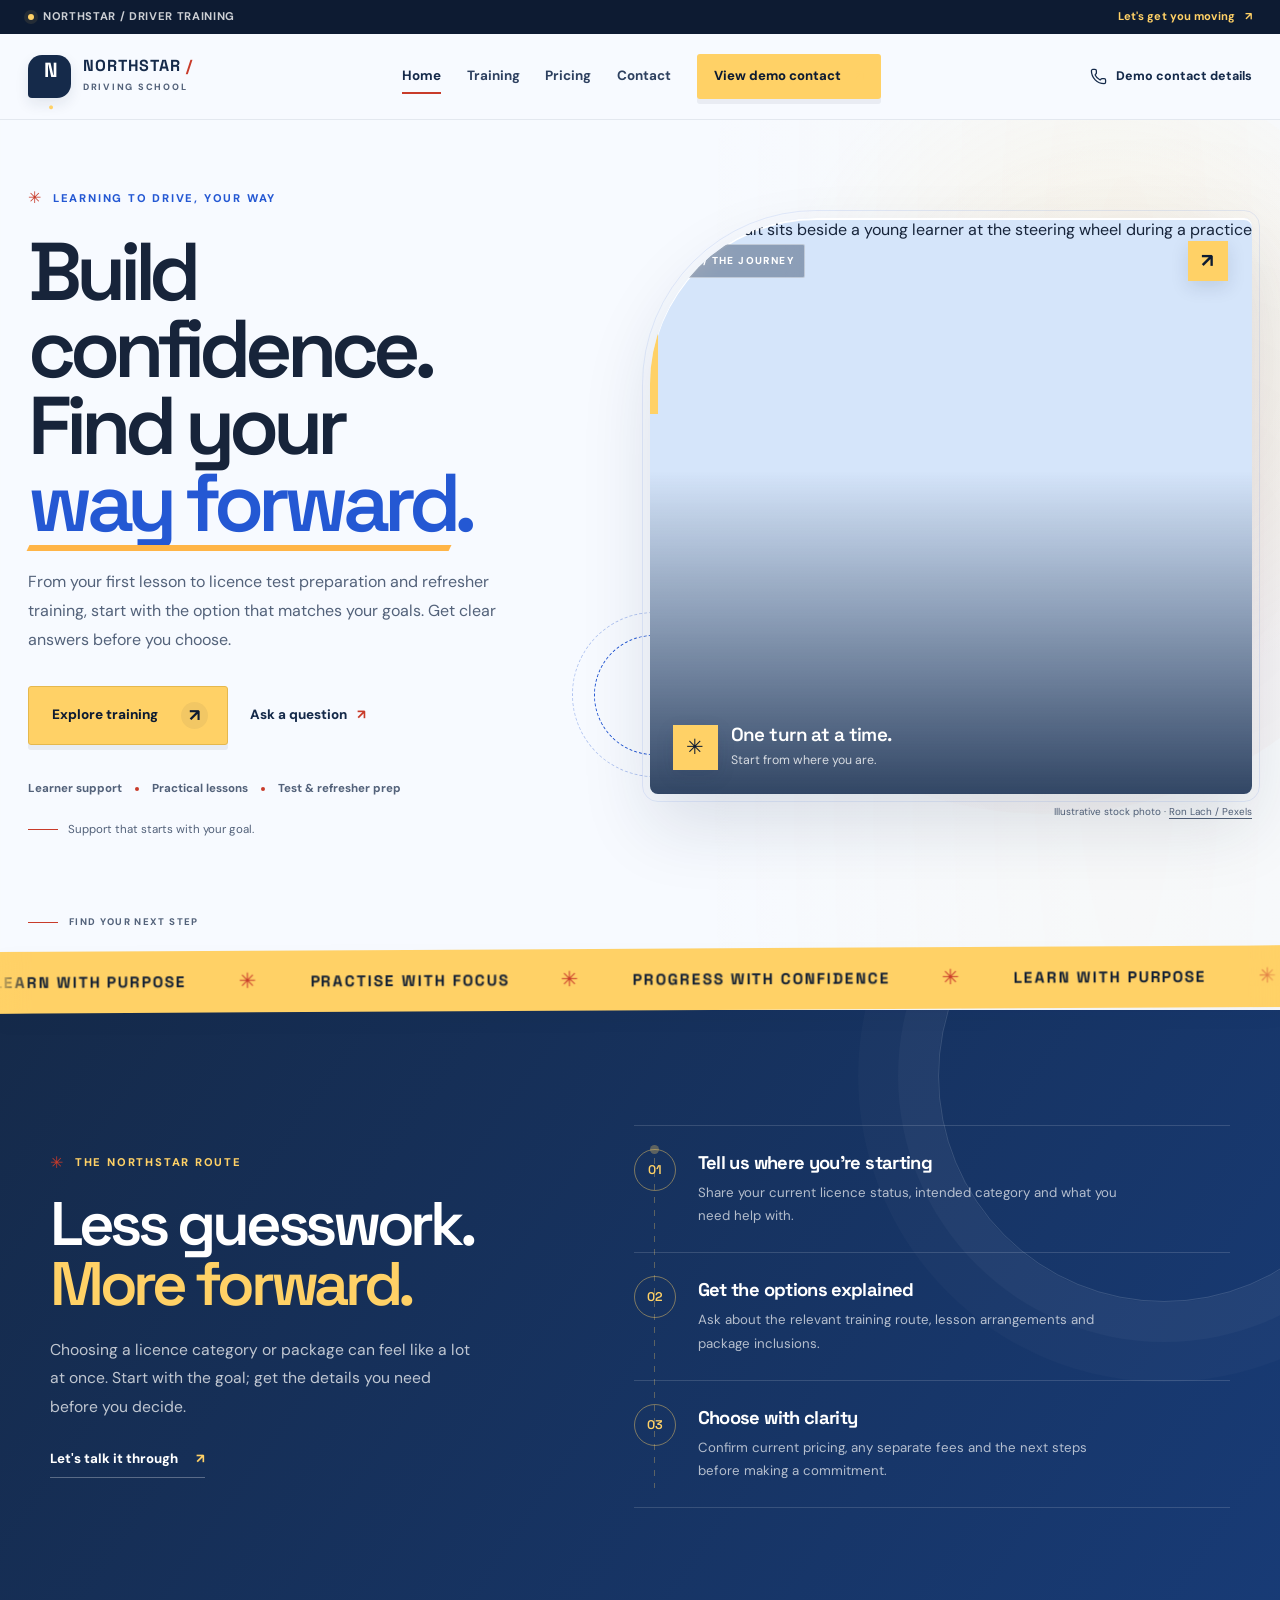
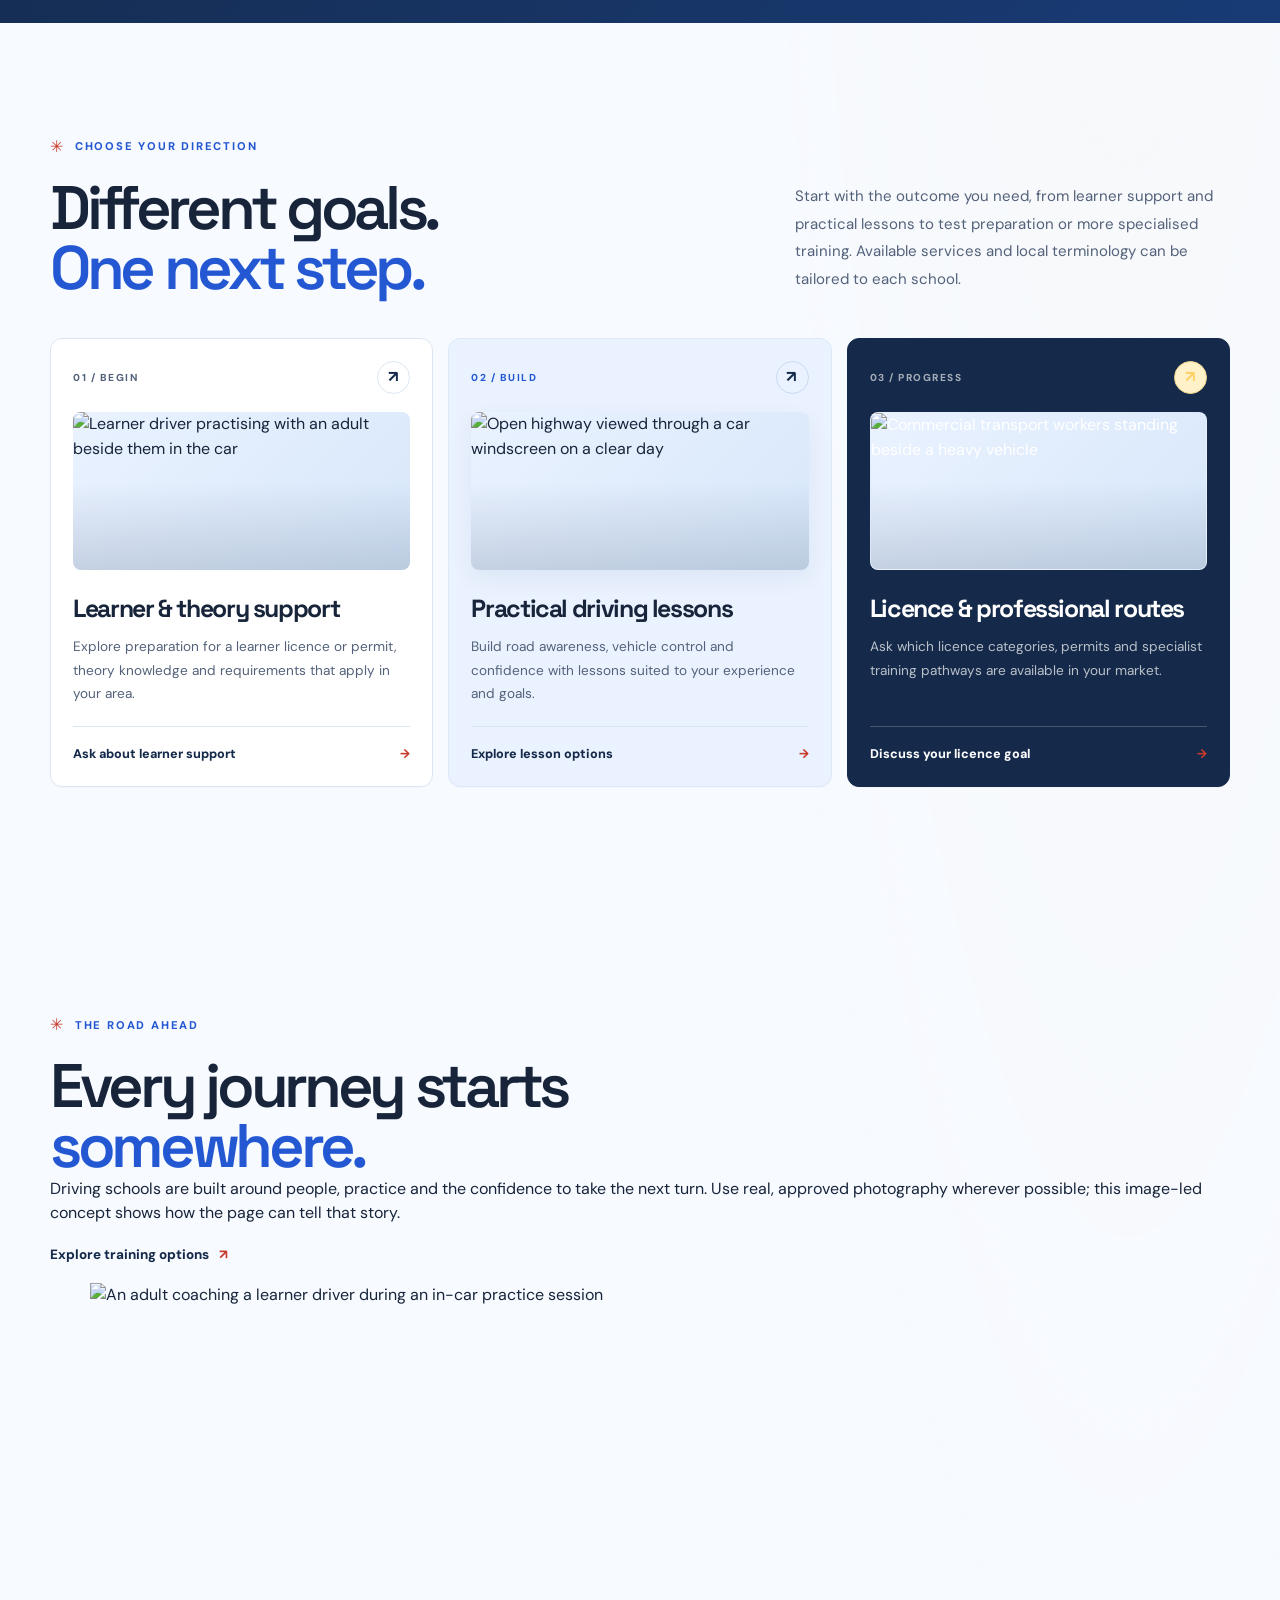
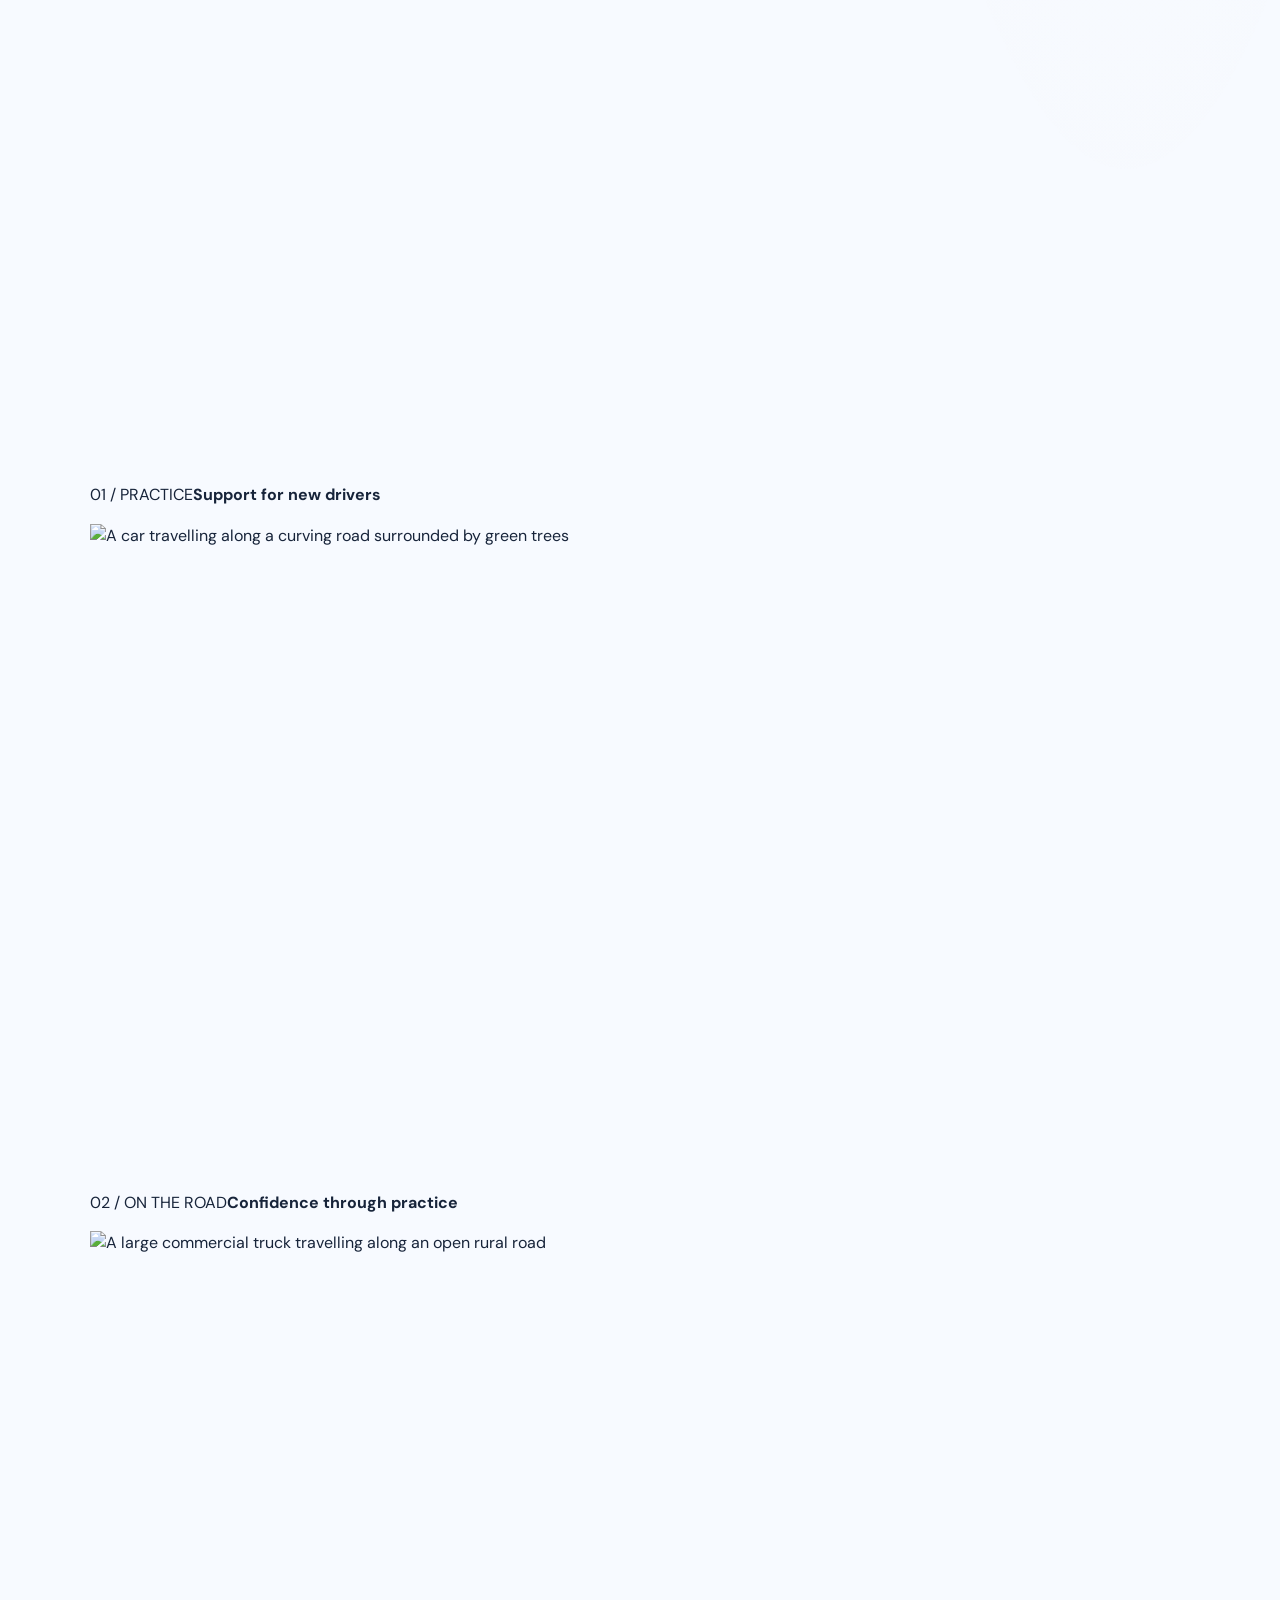
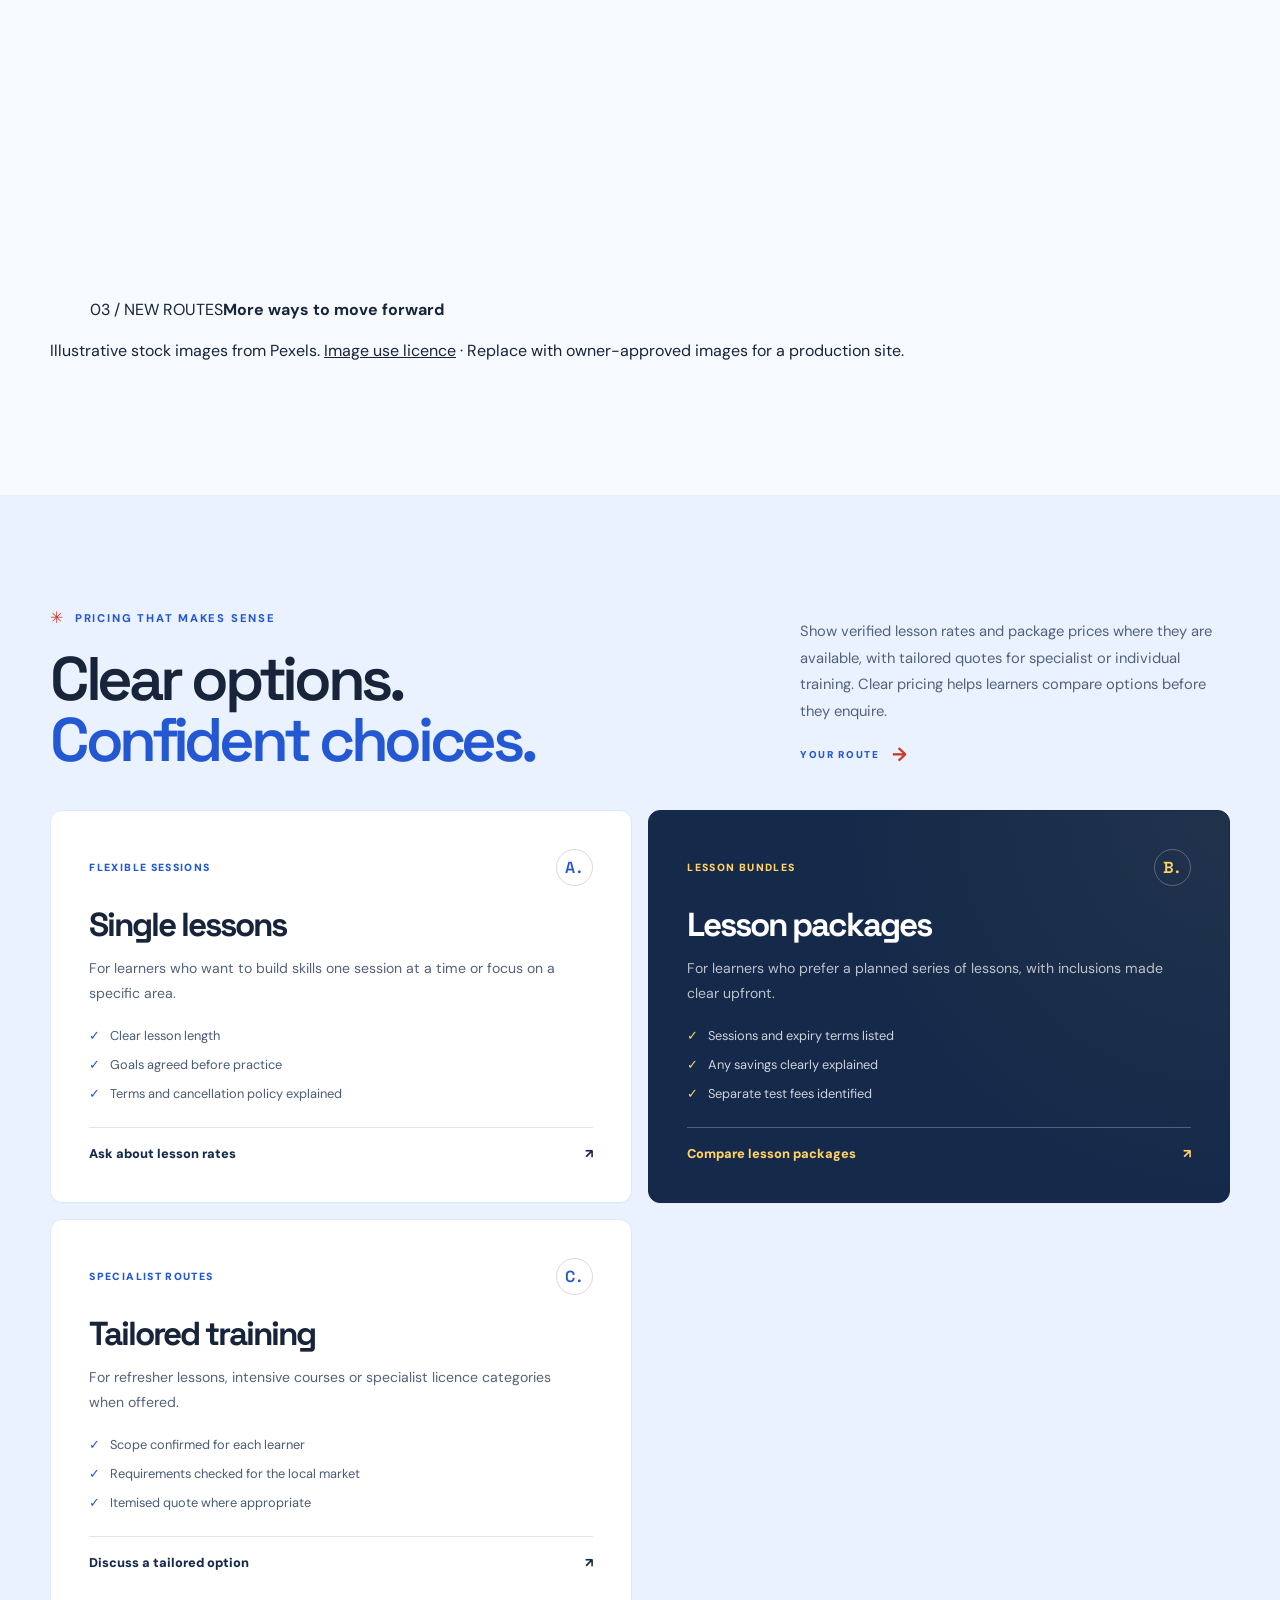
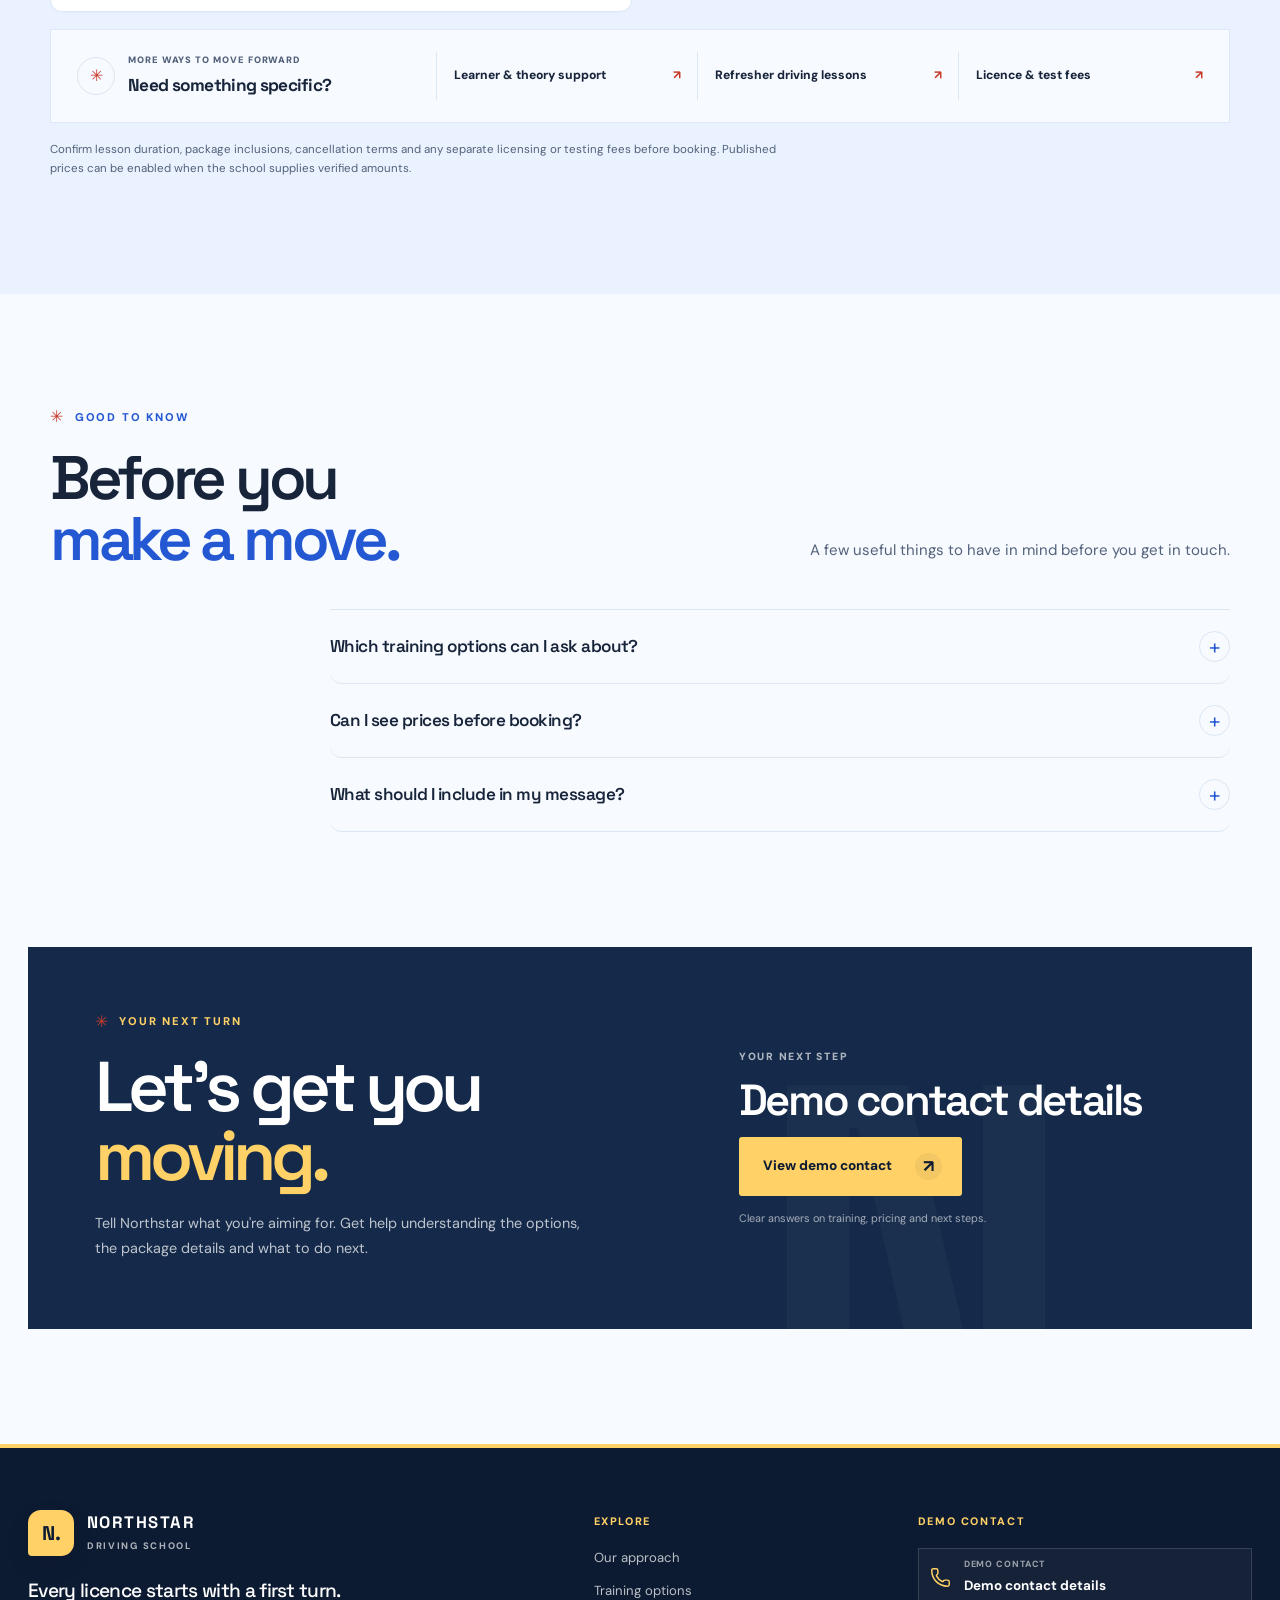
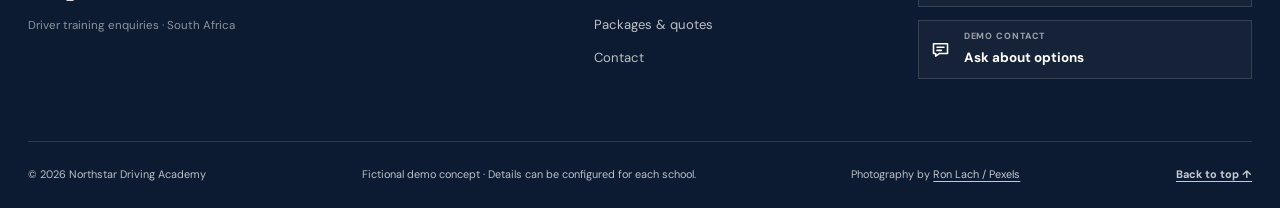
==== index.html @ 91f03e41 "Refresh homepage with global training terms, driving photography and flexible pricing" ====
<!doctype html>
<html lang="en-ZA">
<head>
  <meta charset="utf-8">
  <meta name="viewport" content="width=device-width, initial-scale=1">
  <meta name="theme-color" content="#2458d3">
  <meta name="description" content="Explore learner support, practical driving lessons, licence test preparation and refresher training. Find a clear next step with Northstar Driving Academy.">
  <meta property="og:type" content="website">
  <meta property="og:title" content="Northstar Driving Academy — Every licence starts with a first turn">
  <meta property="og:description" content="Explore learner support, practical lessons and test preparation. Find a clear next step with Northstar Driving Academy.">
  <meta property="og:image" content="https://images.pexels.com/photos/9518029/pexels-photo-9518029.jpeg?auto=compress&amp;cs=tinysrgb&amp;w=1400">
  <meta name="twitter:card" content="summary_large_image">
  <meta name="twitter:title" content="Northstar Driving Academy — Every licence starts with a first turn">
  <meta name="twitter:description" content="Explore learner support, practical lessons and test preparation. Find a clear next step with Northstar Driving Academy.">
  <meta name="twitter:image" content="https://images.pexels.com/photos/9518029/pexels-photo-9518029.jpeg?auto=compress&amp;cs=tinysrgb&amp;w=1400">
  <title>Northstar Driving Academy | Driving Lessons &amp; Driver Training</title>
  <link rel="icon" href="favicon.svg" type="image/svg+xml">
  <link rel="preconnect" href="https://fonts.googleapis.com">
  <link rel="preconnect" href="https://fonts.gstatic.com" crossorigin>
  <link href="https://fonts.googleapis.com/css2?family=DM+Sans:wght@400;500;600;700&family=Space+Grotesk:wght@400;500;600;700&display=swap" rel="stylesheet">
  <link rel="preconnect" href="https://images.pexels.com">
  <link rel="stylesheet" href="styles.css">
  <script defer src="script.js"></script>
  <script type="application/ld+json">
  {
    "@context": "https://schema.org",
    "@type": "DrivingSchool",
    "name": "Northstar Driving Academy"
  }
  </script>
</head>
<body class="home-page" data-pricing-mode="quote">
  <a class="skip-link" href="#main-content">Skip to content</a>
  <div class="topline" id="page-top">
    <div class="topline-inner">
      <span class="topline-label"><span class="live-dot" aria-hidden="true"></span> NORTHSTAR / DRIVER TRAINING</span>
      <a data-event="DEMO_CONTACT_CLICK" href="contact.html#demo-enquiry">Let's get you moving <span aria-hidden="true">↗</span></a>
    </div>
  </div>

  <header class="site-header">
    <a class="brand" href="index.html" aria-label="Northstar Driving Academy home">
      <span class="brand-mark" aria-hidden="true">N<span>.</span></span>
      <span class="brand-type"><strong>NORTHSTAR<span class="brand-slash"> / </span></strong><small>DRIVING SCHOOL</small></span>
    </a>
    <button class="menu-toggle" type="button" aria-controls="primary-navigation" aria-expanded="false" aria-label="Open navigation menu"><span></span><span></span></button>
    <nav id="primary-navigation" aria-label="Main navigation">
      <a class="nav-link" aria-current="page" href="index.html">Home</a>
      <a class="nav-link" href="services.html">Training</a>
      <a class="nav-link" href="index.html#prices">Pricing</a>
      <a class="nav-link" href="contact.html">Contact</a>
      <a class="nav-cta" data-event="DEMO_CONTACT_CLICK" href="contact.html#demo-enquiry">View demo contact <span aria-hidden="true">↗</span></a>
    </nav>
    <a class="header-call" data-event="DEMO_CONTACT_CLICK" href="contact.html#demo-enquiry" aria-label="View demo contact details"><svg viewBox="0 0 24 24" aria-hidden="true" focusable="false"><path d="M13.832 16.568a1 1 0 0 0 1.213-.303l.355-.465A2 2 0 0 1 17 15h3a2 2 0 0 1 2 2v3a2 2 0 0 1-2 2A18 18 0 0 1 2 4a2 2 0 0 1 2-2h3a2 2 0 0 1 2 2v3a2 2 0 0 1-.8 1.6l-.468.351a1 1 0 0 0-.292 1.233 14 14 0 0 0 6.392 6.384"/></svg><span>Demo contact details</span></a>
  </header>

  <main id="main-content" tabindex="-1">
    <section class="hero">
      <div class="hero-copy">
        <p class="eyebrow"><span class="eyebrow-mark" aria-hidden="true">✳</span> LEARNING TO DRIVE, YOUR WAY</p>
        <h1>Build confidence.<br>Find your <em>way forward.</em></h1>
        <p class="hero-intro">From your first lesson to licence test preparation and refresher training, start with the option that matches your goals. Get clear answers before you choose.</p>
        <div class="hero-actions">
          <a class="button button-primary button-sunshine" href="#training">Explore training <span class="button-arrow" aria-hidden="true">↗</span></a>
          <a class="text-link" data-event="DEMO_CONTACT_CLICK" href="contact.html#demo-enquiry">Ask a question <span aria-hidden="true">↗</span></a>
        </div>
        <div class="hero-meta" aria-label="Training categories">
          <span>Learner support</span><i aria-hidden="true"></i>
          <span>Practical lessons</span><i aria-hidden="true"></i>
          <span>Test &amp; refresher prep</span>
        </div>
        <div class="hero-note"><span class="hero-note-line" aria-hidden="true"></span><span>Support that starts with your goal.</span></div>
      </div>

      <div class="hero-visual">
        <div class="hero-photo-frame">
          <img
            src="https://images.pexels.com/photos/9518029/pexels-photo-9518029.jpeg?auto=compress&amp;cs=tinysrgb&amp;w=1400"
            srcset="https://images.pexels.com/photos/9518029/pexels-photo-9518029.jpeg?auto=compress&amp;cs=tinysrgb&amp;w=760 760w, https://images.pexels.com/photos/9518029/pexels-photo-9518029.jpeg?auto=compress&amp;cs=tinysrgb&amp;w=1100 1100w, https://images.pexels.com/photos/9518029/pexels-photo-9518029.jpeg?auto=compress&amp;cs=tinysrgb&amp;w=1400 1400w"
            sizes="(max-width: 760px) calc(100vw - 36px), 49vw"
            alt="A Black adult sits beside a young learner at the steering wheel during a practice drive"
            width="1400" height="933" fetchpriority="high" decoding="async">
          <div class="photo-topline"><span class="photo-index">01 / THE JOURNEY</span><span class="photo-cross" aria-hidden="true">↗</span></div>
          <div class="photo-caption">
            <span class="caption-spark" aria-hidden="true">✳</span>
            <span><strong>One turn at a time.</strong><small>Start from where you are.</small></span>
          </div>
        </div>
        <div class="fleet-peek route-peek" data-reveal>
          <span class="route-peek-icon" aria-hidden="true"><svg viewBox="0 0 36 36" focusable="false"><path d="M6 29 13 7h10l7 22M10 17h16M14 27h8" fill="none" stroke="currentColor" stroke-width="2.2" stroke-linecap="round" stroke-linejoin="round"/><circle cx="18" cy="17" r="3" fill="currentColor"/></svg></span>
          <span class="fleet-peek-copy"><small>YOUR ROADMAP</small><strong>From first question to next step.</strong></span>
          <span class="route-peek-count" aria-label="Three clear steps">03</span>
        </div>
        <div class="hero-orbit orbit-one" aria-hidden="true"></div>
        <div class="hero-orbit orbit-two" aria-hidden="true"></div>
        <div class="image-credit">Illustrative stock photo · <a href="https://www.pexels.com/photo/man-in-white-and-black-striped-dress-shirt-driving-car-9518029/" target="_blank" rel="noopener noreferrer">Ron Lach / Pexels</a></div>
      </div>
      <a class="scroll-cue" href="#approach"><span class="scroll-cue-line" aria-hidden="true"></span> FIND YOUR NEXT STEP</a>
    </section>

    <div class="motion-ticker" aria-label="Learn, practise, progress">
      <div class="ticker-track" aria-hidden="true">
        <span>LEARN WITH PURPOSE</span><b>✳</b><span>PRACTISE WITH FOCUS</span><b>✳</b><span>PROGRESS WITH CONFIDENCE</span><b>✳</b>
        <span>LEARN WITH PURPOSE</span><b>✳</b><span>PRACTISE WITH FOCUS</span><b>✳</b><span>PROGRESS WITH CONFIDENCE</span><b>✳</b>
      </div>
    </div>

    <section class="approach-section" id="approach">
      <div class="approach-inner">
        <div class="approach-intro">
          <p class="eyebrow eyebrow-light"><span class="eyebrow-mark" aria-hidden="true">✳</span> THE NORTHSTAR ROUTE</p>
          <h2>Less guesswork.<br><span>More forward.</span></h2>
          <p>Choosing a licence category or package can feel like a lot at once. Start with the goal; get the details you need before you decide.</p>
          <a class="approach-link" href="#contact">Let's talk it through <span aria-hidden="true">↗</span></a>
        </div>
        <div class="approach-steps">
          <article class="approach-step">
            <span class="step-number">01</span>
            <div><h3>Tell us where you're starting</h3><p>Share your current licence status, intended category and what you need help with.</p></div>
          </article>
          <article class="approach-step">
            <span class="step-number">02</span>
            <div><h3>Get the options explained</h3><p>Ask about the relevant training route, lesson arrangements and package inclusions.</p></div>
          </article>
          <article class="approach-step">
            <span class="step-number">03</span>
            <div><h3>Choose with clarity</h3><p>Confirm current pricing, any separate fees and the next steps before making a commitment.</p></div>
          </article>
          <div class="route-line" aria-hidden="true"><span></span></div>
        </div>
      </div>
    </section>

    <section class="training-section section-shell" id="training">
      <div class="section-heading"><div><p class="eyebrow"><span class="eyebrow-mark" aria-hidden="true">✳</span> CHOOSE YOUR DIRECTION</p><h2>Different goals.<br><span>One next step.</span></h2></div>
        <p class="section-description">Start with the outcome you need, from learner support and practical lessons to test preparation or more specialised training. Available services and local terminology can be tailored to each school.</p></div>
      <div class="training-grid">
        <article class="training-card training-card-light"><div class="card-top"><span class="card-number">01 / BEGIN</span><span class="card-arrow" aria-hidden="true">↗</span></div>
          <div class="card-photo card-photo-learner"><img src="https://images.pexels.com/photos/9518016/pexels-photo-9518016.jpeg?auto=compress&amp;cs=tinysrgb&amp;w=900" alt="Learner driver practising with an adult beside them in the car" width="900" height="600" loading="lazy" decoding="async"></div>
          <h3>Learner &amp; theory support</h3><p>Explore preparation for a learner licence or permit, theory knowledge and requirements that apply in your area.</p><a data-event="DEMO_CONTACT_CLICK" href="contact.html#demo-enquiry">Ask about learner support <span aria-hidden="true">→</span></a></article>
        <article class="training-card training-card-featured"><div class="card-top"><span class="card-number">02 / BUILD</span><span class="card-arrow" aria-hidden="true">↗</span></div>
          <div class="card-photo card-photo-road"><img src="https://images.pexels.com/photos/1106435/pexels-photo-1106435.jpeg?auto=compress&amp;cs=tinysrgb&amp;w=900" alt="Open highway viewed through a car windscreen on a clear day" width="900" height="600" loading="lazy" decoding="async"></div>
          <h3>Practical driving lessons</h3><p>Build road awareness, vehicle control and confidence with lessons suited to your experience and goals.</p><a data-event="DEMO_CONTACT_CLICK" href="contact.html#demo-enquiry">Explore lesson options <span aria-hidden="true">→</span></a></article>
        <article class="training-card training-card-dark"><div class="card-top"><span class="card-number">03 / PROGRESS</span><span class="card-arrow" aria-hidden="true">↗</span></div>
          <div class="card-photo card-photo-pdp"><img src="https://images.pexels.com/photos/4612683/pexels-photo-4612683.jpeg?auto=compress&amp;cs=tinysrgb&amp;w=900" alt="Commercial transport workers standing beside a heavy vehicle" width="900" height="600" loading="lazy" decoding="async"></div>
          <h3>Licence &amp; professional routes</h3><p>Ask which licence categories, permits and specialist training pathways are available in your market.</p><a data-event="DEMO_CONTACT_CLICK" href="contact.html#demo-enquiry">Discuss your licence goal <span aria-hidden="true">→</span></a></article>
      </div></section>
<section class="photo-journal section-shell" aria-labelledby="journey-heading">
      <div class="photo-journal-intro"><p class="eyebrow"><span class="eyebrow-mark" aria-hidden="true">✳</span> THE ROAD AHEAD</p><h2 id="journey-heading">Every journey starts<br><span>somewhere.</span></h2>
        <p>Driving schools are built around people, practice and the confidence to take the next turn. Use real, approved photography wherever possible; this image-led concept shows how the page can tell that story.</p><a class="text-link" href="services.html">Explore training options <span aria-hidden="true">↗</span></a></div>
      <div class="photo-journal-grid">
        <figure class="photo-journal-card photo-journal-card-lead"><img src="https://images.pexels.com/photos/9518018/pexels-photo-9518018.jpeg?auto=compress&amp;cs=tinysrgb&amp;w=1200" srcset="https://images.pexels.com/photos/9518018/pexels-photo-9518018.jpeg?auto=compress&amp;cs=tinysrgb&amp;w=760 760w, https://images.pexels.com/photos/9518018/pexels-photo-9518018.jpeg?auto=compress&amp;cs=tinysrgb&amp;w=1200 1200w" sizes="(max-width: 760px) calc(100vw - 36px), 37vw" alt="An adult coaching a learner driver during an in-car practice session" width="1200" height="800" loading="lazy" decoding="async"><figcaption><span>01 / PRACTICE</span><strong>Support for new drivers</strong></figcaption></figure>
        <figure class="photo-journal-card"><img src="https://images.pexels.com/photos/3042415/pexels-photo-3042415.jpeg?auto=compress&amp;cs=tinysrgb&amp;w=1000" srcset="https://images.pexels.com/photos/3042415/pexels-photo-3042415.jpeg?auto=compress&amp;cs=tinysrgb&amp;w=650 650w, https://images.pexels.com/photos/3042415/pexels-photo-3042415.jpeg?auto=compress&amp;cs=tinysrgb&amp;w=1000 1000w" sizes="(max-width: 760px) calc(100vw - 36px), 25vw" alt="A car travelling along a curving road surrounded by green trees" width="1000" height="667" loading="lazy" decoding="async"><figcaption><span>02 / ON THE ROAD</span><strong>Confidence through practice</strong></figcaption></figure>
        <figure class="photo-journal-card"><img src="https://images.pexels.com/photos/20234936/pexels-photo-20234936.jpeg?auto=compress&amp;cs=tinysrgb&amp;w=1000" srcset="https://images.pexels.com/photos/20234936/pexels-photo-20234936.jpeg?auto=compress&amp;cs=tinysrgb&amp;w=650 650w, https://images.pexels.com/photos/20234936/pexels-photo-20234936.jpeg?auto=compress&amp;cs=tinysrgb&amp;w=1000 1000w" sizes="(max-width: 760px) calc(100vw - 36px), 25vw" alt="A large commercial truck travelling along an open rural road" width="1000" height="667" loading="lazy" decoding="async"><figcaption><span>03 / NEW ROUTES</span><strong>More ways to move forward</strong></figcaption></figure>
      </div><p class="photo-journal-credit">Illustrative stock images from Pexels. <a href="https://www.pexels.com/license/" target="_blank" rel="noopener noreferrer">Image use licence</a> · Replace with owner-approved images for a production site.</p></section>

    <section class="packages-section" id="prices"><div class="packages-inner">
      <div class="section-heading packages-heading"><div><p class="eyebrow"><span class="eyebrow-mark" aria-hidden="true">✳</span> PRICING THAT MAKES SENSE</p><h2>Clear options.<br><span>Confident choices.</span></h2></div>
        <div class="package-heading-side"><p>Show verified lesson rates and package prices where they are available, with tailored quotes for specialist or individual training. Clear pricing helps learners compare options before they enquire.</p><span class="heading-route" aria-hidden="true">YOUR ROUTE <b>→</b></span></div></div>
      <div class="package-grid package-grid-three">
        <article class="package-card"><div class="package-label"><span>FLEXIBLE SESSIONS</span><span class="package-number">A.</span></div><h3>Single lessons</h3><p>For learners who want to build skills one session at a time or focus on a specific area.</p><p class="package-rate" data-package-price hidden><span class="price-prefix">From</span> <strong data-price-amount></strong> <span data-price-unit>per lesson</span></p><ul><li>Clear lesson length</li><li>Goals agreed before practice</li><li>Terms and cancellation policy explained</li></ul><a class="package-link" data-event="DEMO_CONTACT_CLICK" href="contact.html#demo-enquiry">Ask about lesson rates <span aria-hidden="true">↗</span></a></article>
        <article class="package-card package-card-contrast"><div class="package-label"><span>LESSON BUNDLES</span><span class="package-number">B.</span></div><h3>Lesson packages</h3><p>For learners who prefer a planned series of lessons, with inclusions made clear upfront.</p><p class="package-rate" data-package-price hidden><span class="price-prefix">From</span> <strong data-price-amount></strong> <span data-price-unit>per package</span></p><ul><li>Sessions and expiry terms listed</li><li>Any savings clearly explained</li><li>Separate test fees identified</li></ul><a class="package-link" data-event="DEMO_CONTACT_CLICK" href="contact.html#demo-enquiry">Compare lesson packages <span aria-hidden="true">↗</span></a></article>
        <article class="package-card"><div class="package-label"><span>SPECIALIST ROUTES</span><span class="package-number">C.</span></div><h3>Tailored training</h3><p>For refresher lessons, intensive courses or specialist licence categories when offered.</p><p class="package-rate" data-package-price hidden><span class="price-prefix">From</span> <strong data-price-amount></strong> <span data-price-unit>per course</span></p><ul><li>Scope confirmed for each learner</li><li>Requirements checked for the local market</li><li>Itemised quote where appropriate</li></ul><a class="package-link" data-event="DEMO_CONTACT_CLICK" href="contact.html#demo-enquiry">Discuss a tailored option <span aria-hidden="true">↗</span></a></article>
      </div><div class="extras-panel"><div class="extras-title"><span class="eyebrow-mark" aria-hidden="true">✳</span><div><span class="extra-kicker">MORE WAYS TO MOVE FORWARD</span><h3>Need something specific?</h3></div></div><a class="extra-option" href="services.html"><span>Learner &amp; theory support</span><span aria-hidden="true">↗</span></a><a class="extra-option" href="services.html#lessons"><span>Refresher driving lessons</span><span aria-hidden="true">↗</span></a><a class="extra-option" href="services.html#fees"><span>Licence &amp; test fees</span><span aria-hidden="true">↗</span></a></div>
      <p class="pricing-note">Confirm lesson duration, package inclusions, cancellation terms and any separate licensing or testing fees before booking. Published prices can be enabled when the school supplies verified amounts.</p>
    </div></section>

    <section class="faq-section section-shell" id="questions">
      <div class="section-heading">
        <div><p class="eyebrow"><span class="eyebrow-mark" aria-hidden="true">✳</span> GOOD TO KNOW</p><h2>Before you<br><span>make a move.</span></h2></div>
        <p class="section-description">A few useful things to have in mind before you get in touch.</p>
      </div>
      <div class="faq-list">
        <details class="faq-item"><summary>Which training options can I ask about?<span aria-hidden="true">+</span></summary><p>Options may include learner support, practical lessons, test preparation, refresher training and specialist routes. Tell Northstar your goal so the relevant service can be confirmed.</p></details>
        <details class="faq-item"><summary>Can I see prices before booking?<span aria-hidden="true">+</span></summary><p>Where the school publishes rates, compare them with lesson length and package inclusions. For tailored training, request an itemised quote and confirm any separate application or testing fees.</p></details>
        <details class="faq-item"><summary>What should I include in my message?<span aria-hidden="true">+</span></summary><p>Mention your experience level, the outcome you want and whether you need theory support, practical lessons, test preparation or a tailored course. That helps make the conversation more useful.</p></details>
      </div>
    </section>

    <section class="contact-section" id="contact">
      <div class="contact-inner">
        <div class="contact-copy">
          <p class="eyebrow eyebrow-light"><span class="eyebrow-mark" aria-hidden="true">✳</span> YOUR NEXT TURN</p>
          <h2>Let's get you<br><span>moving.</span></h2>
          <p>Tell Northstar what you're aiming for. Get help understanding the options, the package details and what to do next.</p>
        </div>
        <div class="contact-action">
          <span class="contact-label">YOUR NEXT STEP</span>
          <a class="contact-number" data-event="DEMO_CONTACT_CLICK" href="contact.html#demo-enquiry">Demo contact details</a>
          <a class="button button-sunshine" data-event="DEMO_CONTACT_CLICK" href="contact.html#demo-enquiry">View demo contact <span class="button-arrow" aria-hidden="true">↗</span></a>
          <small>Clear answers on training, pricing and next steps.</small>
        </div>
        <span class="contact-graphic" aria-hidden="true">N.</span>
      </div>
    </section>
  </main>

  <footer class="site-footer">
    <div class="footer-main">
      <div class="footer-identity">
        <a class="footer-brand" href="index.html" aria-label="Northstar Driving Academy home"><span class="footer-brand-mark" aria-hidden="true">N.</span><span><strong>NORTHSTAR</strong><small>DRIVING SCHOOL</small></span></a>
        <p>Every licence starts with a first turn.</p>
        <span class="footer-location-note">Driver training enquiries · South Africa</span>
      </div>
      <div class="footer-column">
        <h2>Explore</h2>
        <a href="index.html#approach">Our approach</a><a href="services.html">Training options</a><a href="index.html#prices">Packages &amp; quotes</a><a href="contact.html">Contact</a>
      </div>
      <div class="footer-column footer-connect">
        <h2>Demo contact</h2>
        <a class="footer-contact-link" data-event="DEMO_CONTACT_CLICK" href="contact.html#demo-enquiry"><svg viewBox="0 0 24 24" aria-hidden="true" focusable="false"><path d="M13.832 16.568a1 1 0 0 0 1.213-.303l.355-.465A2 2 0 0 1 17 15h3a2 2 0 0 1 2 2v3a2 2 0 0 1-2 2A18 18 0 0 1 2 4a2 2 0 0 1 2-2h3a2 2 0 0 1 2 2v3a2 2 0 0 1-.8 1.6l-.468.351a1 1 0 0 0-.292 1.233 14 14 0 0 0 6.392 6.384"/></svg><span><small>DEMO CONTACT</small><strong>Demo contact details</strong></span></a>
        <a class="footer-contact-link" data-event="DEMO_CONTACT_CLICK" href="contact.html#demo-enquiry"><svg viewBox="0 0 24 24" aria-hidden="true" focusable="false"><path d="M4 5.5h16v11H11l-4.5 3v-3H4z" fill="none" stroke="currentColor" stroke-width="1.8" stroke-linejoin="round"/><path d="M8 9.5h8M8 13h5" fill="none" stroke="currentColor" stroke-width="1.8" stroke-linecap="round"/></svg><span><small>DEMO CONTACT</small><strong>Ask about options</strong></span></a>
      </div>
    </div>
    <div class="footer-bottom">
      <span>© <span data-current-year>2026</span> Northstar Driving Academy</span><span class="footer-legal-note">Fictional demo concept · Details can be configured for each school.</span><span>Photography by <a href="https://www.pexels.com/photo/man-in-white-and-black-striped-dress-shirt-driving-car-9518029/" target="_blank" rel="noopener noreferrer">Ron Lach / Pexels</a></span><a class="footer-top-link" href="#page-top">Back to top ↑</a>
    </div>
  </footer>
</body>
</html>
---- styles.css ----
:root {
  color-scheme: light;
  --navy: #152A4A;
  --navy-deep: #0D1B32;
  --cobalt: #2458D3;
  --sunshine: #FFD166;
  --sunshine-soft: #FFB547;
  --paper: #F7FAFF;
  --paper-2: #EAF2FF;
  --white: #FFFFFF;
  --ink: #17243A;
  --muted: #53627A;
  --line: #DCE6F3;
  --coral: #C83B2A;
  --font-body: "DM Sans", Arial, sans-serif;
  --font-display: "Space Grotesk", "DM Sans", sans-serif;
  font-synthesis: none;
  text-rendering: optimizeLegibility;
  -webkit-font-smoothing: antialiased;
  -moz-osx-font-smoothing: grayscale;
}
* { box-sizing: border-box; }
html { scroll-behavior: smooth; scroll-padding-top: 104px; }
body { margin: 0; color: var(--ink); background: var(--paper); font-family: var(--font-body); line-height: 1.55; overflow-x: clip; }
body, button, a { -webkit-tap-highlight-color: transparent; }
img, svg { display: block; max-width: 100%; }
a { color: inherit; }
button, input, textarea, select { font: inherit; }
button { cursor: pointer; }
::selection { color: var(--navy-deep); background: var(--sunshine); }
a:focus-visible, button:focus-visible, summary:focus-visible { outline: 3px solid var(--coral); outline-offset: 4px; }
h1, h2, h3, p { overflow-wrap: break-word; }
h1, h2, h3 { font-family: var(--font-display); }
h1 { margin: 0; font-size: clamp(3.35rem, 6.4vw, 6.6rem); line-height: .94; font-weight: 600; letter-spacing: -.075em; }
h1 em, h2 em { font-style: normal; }
h1 em { color: var(--cobalt); display: inline-block; position: relative; }
h1 em::after { position: absolute; content: ""; left: 0; right: 5%; bottom: -.12em; height: .075em; min-height: 4px; background: var(--sunshine-soft); transform: skewX(-26deg); transform-origin: left; animation: underline-in .8s .35s both cubic-bezier(.2,.7,.1,1); }
h2 { margin: 0; font-size: clamp(2.6rem, 4.8vw, 4.4rem); line-height: .98; font-weight: 600; letter-spacing: -.07em; }
h2 > span { color: var(--cobalt); }
p { margin-top: 0; }
.eyebrow { display: flex; align-items: center; gap: 10px; margin: 0 0 23px; color: var(--cobalt); font-size: .7rem; line-height: 1.3; font-weight: 800; letter-spacing: .16em; text-transform: uppercase; }
.eyebrow-mark { color: var(--coral); font-size: 1rem; line-height: 1; }
.eyebrow-light { color: var(--sunshine); }
.skip-link { position: fixed; z-index: 1000; top: -100px; left: 16px; padding: 12px 16px; border-radius: 4px; background: var(--sunshine); color: var(--navy-deep); font-weight: 800; text-decoration: none; }
.skip-link:focus { top: 14px; }
.topline { background: var(--navy-deep); color: #ffffffc9; }
.topline-inner { width: min(1320px, calc(100% - 56px)); min-height: 34px; margin: auto; display: flex; align-items: center; justify-content: space-between; gap: 16px; font-size: .7rem; letter-spacing: .06em; }
.topline-label { display: inline-flex; align-items: center; gap: 9px; font-weight: 700; }
.live-dot { width: 6px; height: 6px; display: inline-block; border-radius: 50%; background: var(--sunshine); box-shadow: 0 0 0 4px #ffd16618; }
.topline-inner > a { display: inline-flex; align-items: center; gap: 10px; color: var(--sunshine); font-weight: 700; text-decoration: none; letter-spacing: .01em; }
.topline-inner > a span { transition: transform .2s ease; }
.topline-inner > a:hover span { transform: translate(3px,-3px); }
.site-header { position: sticky; z-index: 100; top: 0; min-height: 82px; padding: 0 max(28px, calc((100% - 1320px) / 2)); display: flex; align-items: center; justify-content: space-between; gap: 28px; background: #f7faffF0; border-bottom: 1px solid #152a4a12; backdrop-filter: blur(16px); transition: box-shadow .25s ease, background .25s ease; }
.site-header.is-scrolled { background: #f7faffF7; box-shadow: 0 10px 30px #152a4a10; }
.brand { display: inline-flex; align-items: center; gap: 12px; flex-shrink: 0; text-decoration: none; }
.brand-mark { position: relative; display: grid; place-items: center; width: 43px; height: 43px; border-radius: 14px 14px 14px 4px; background: var(--navy); color: white; font-family: var(--font-display); font-size: 1.28rem; font-weight: 700; letter-spacing: -.1em; box-shadow: 0 6px 14px #152a4a18; }
.brand-mark > span { color: var(--sunshine); }
.brand-type strong, .brand-type small { display: block; }
.brand-type strong { color: var(--navy); font: 700 1rem/1 var(--font-display); letter-spacing: .055em; }
.brand-slash { color: var(--coral); }
.brand-type small { margin-top: 6px; color: var(--muted); font-size: .57rem; font-weight: 800; letter-spacing: .19em; }
.site-header nav { display: flex; align-items: center; justify-content: flex-end; gap: clamp(20px, 3vw, 42px); }
.nav-link { position: relative; padding: 12px 0; color: #2e4160; font-size: .84rem; font-weight: 700; text-decoration: none; transition: color .2s ease; }
.nav-link::after { position: absolute; content: ""; bottom: 5px; left: 0; width: 100%; height: 2px; background: var(--coral); transform: scaleX(0); transform-origin: right; transition: transform .25s cubic-bezier(.2,.7,.2,1); }
.nav-link:hover, .nav-link.is-current { color: var(--cobalt); }
.nav-link:hover::after, .nav-link.is-current::after { transform: scaleX(1); transform-origin: left; }
.nav-cta { min-height: 44px; padding: 12px 16px 12px 19px; display: inline-flex; align-items: center; justify-content: center; gap: 20px; border-radius: 3px; background: var(--navy); color: white; font-size: .82rem; font-weight: 800; text-decoration: none; transition: background .2s ease, transform .2s ease; }
.nav-cta span { color: var(--sunshine); transition: transform .2s ease; }
.nav-cta:hover { background: var(--cobalt); transform: translateY(-1px); }
.nav-cta:hover span { transform: translate(2px,-2px); }
.menu-toggle { display: none; }
.hero { position: relative; width: min(1320px, calc(100% - 56px)); min-height: 630px; margin: auto; padding: clamp(56px, 7vw, 94px) 0 clamp(74px, 8vw, 110px); display: grid; grid-template-columns: minmax(0, .92fr) minmax(440px, 1.08fr); align-items: center; gap: clamp(42px, 6vw, 100px); }
.hero-copy { position: relative; z-index: 2; max-width: 640px; padding-bottom: 8px; }
.hero-copy .eyebrow { margin-bottom: 27px; }
.hero-intro { max-width: 500px; margin: 27px 0 0; color: #53627a; font-size: clamp(1rem, 1.2vw, 1.13rem); line-height: 1.8; }
.hero-actions, .contact-page-actions { display: flex; align-items: center; flex-wrap: wrap; gap: 22px; margin-top: 31px; }
.button { min-height: 52px; padding: 15px 19px 15px 23px; display: inline-flex; align-items: center; justify-content: center; gap: 23px; border: 1px solid transparent; border-radius: 3px; font-size: .85rem; font-weight: 800; line-height: 1.1; text-decoration: none; transition: transform .2s ease, background .2s ease, box-shadow .2s ease; }
.button-primary { background: var(--navy); color: white; box-shadow: 0 8px 0 #152a4a13; }
.button-primary:hover { background: var(--cobalt); transform: translateY(-3px); box-shadow: 0 12px 20px #152a4a19; }
.button-arrow { display: inline-grid; place-items: center; width: 27px; height: 27px; border-radius: 50%; background: #ffffff17; color: var(--sunshine); font-size: 1.08rem; transition: transform .2s ease; }
.button:hover .button-arrow { transform: translate(2px,-2px); }
.button-sunshine { background: var(--sunshine); color: var(--navy-deep); }
.button-sunshine .button-arrow { color: var(--navy-deep); background: #152a4a0e; }
.button-sunshine:hover { background: #FFE39A; transform: translateY(-2px); }
.text-link { display: inline-flex; align-items: center; gap: 10px; color: var(--navy); font-size: .84rem; font-weight: 800; text-decoration: none; }
.text-link > span { color: var(--coral); transition: transform .2s ease; }
.text-link:hover > span { transform: translate(0,3px); }
.hero-meta { display: flex; align-items: center; flex-wrap: wrap; gap: 13px; margin-top: 35px; color: #53627a; font-size: .72rem; font-weight: 750; }
.hero-meta i { width: 4px; height: 4px; border-radius: 50%; background: var(--coral); }
.hero-note { display: flex; align-items: center; gap: 10px; margin-top: 23px; color: #53627A; font-size: .72rem; }
.hero-note-line { display: inline-block; width: 30px; height: 1px; background: var(--coral); }
.hero-visual { position: relative; min-width: 0; padding: 0 0 25px 17px; }
.hero-photo-frame { position: relative; z-index: 1; height: clamp(430px, 45vw, 590px); overflow: hidden; background: #d5e5fa; border-radius: 190px 5px 5px 5px; box-shadow: 0 32px 70px #152a4a24; isolation: isolate; }
.hero-photo-frame::after { position: absolute; content: ""; z-index: 0; inset: 44% 0 0; background: linear-gradient(180deg, transparent, #152a4ad9); pointer-events: none; }
.hero-photo-frame img { width: 100%; height: 100%; object-fit: cover; object-position: 49% center; transition: transform 1.2s cubic-bezier(.2,.7,.2,1); }
.hero-photo-frame:hover img { transform: scale(1.035); }
.photo-topline { position: absolute; z-index: 2; top: 23px; left: 25px; right: 24px; display: flex; align-items: center; justify-content: space-between; color: white; font-size: .63rem; font-weight: 800; letter-spacing: .14em; }
.photo-index { padding: 8px 10px; border: 1px solid #ffffff72; background: #152a4a61; backdrop-filter: blur(10px); }
.photo-cross { display: grid; place-items: center; width: 40px; height: 40px; background: var(--sunshine); color: var(--navy-deep); font-size: 1.2rem; }
.photo-caption { position: absolute; z-index: 2; left: 23px; right: 23px; bottom: 24px; display: flex; align-items: center; gap: 13px; color: white; }
.caption-spark { display: grid; place-items: center; width: 45px; height: 45px; flex: 0 0 45px; background: var(--sunshine); color: var(--navy-deep); font-size: 1.32rem; }
.photo-caption strong, .photo-caption small { display: block; }
.photo-caption strong { font: 600 1.18rem/1.2 var(--font-display); letter-spacing: -.03em; }
.photo-caption small { margin-top: 4px; color: #ffffffc7; font-size: .77rem; }
.hero-orbit { position: absolute; pointer-events: none; border: 1px solid #152a4a; border-radius: 50%; }
.orbit-one { z-index: 0; width: 120px; height: 120px; left: -39px; bottom: 64px; border-color: #C83B2A; }
.orbit-two { z-index: 0; width: 165px; height: 165px; left: -61px; bottom: 42px; border-color: #C83B2A7a; }
.image-credit { position: absolute; bottom: 0; right: 0; color: #53627A; font-size: .62rem; }
.image-credit a { color: #53627A; text-underline-offset: 3px; }
.scroll-cue { position: absolute; bottom: 19px; left: 0; display: inline-flex; align-items: center; gap: 11px; color: #53627A; font-size: .6rem; font-weight: 800; letter-spacing: .14em; text-decoration: none; }
.scroll-cue-line { width: 30px; height: 1px; background: var(--coral); transform-origin: left; animation: cue-line 1.8s ease-in-out infinite; }
.motion-ticker { overflow: hidden; padding: 18px 0 19px; background: var(--sunshine); color: var(--navy-deep); transform: rotate(-.3deg) scale(1.01); }
.ticker-track { min-width: max-content; display: flex; align-items: center; gap: clamp(25px, 4vw, 62px); animation: ticker-scroll 36s linear infinite; white-space: nowrap; font: 700 clamp(.76rem, 1.2vw, .98rem)/1 var(--font-display); letter-spacing: .12em; }
.ticker-track b { color: var(--coral); font-size: 1.3rem; }
.approach-section { position: relative; overflow: hidden; padding: clamp(80px, 9vw, 128px) 0; background: var(--navy); color: white; }
.approach-section::before { position: absolute; content: ""; right: -110px; top: -160px; width: 450px; height: 450px; border: 1px solid #ffffff17; border-radius: 50%; box-shadow: 0 0 0 40px #ffffff06, 0 0 0 80px #ffffff04; }
.approach-inner { position: relative; width: min(1180px, calc(100% - 56px)); margin: auto; display: grid; grid-template-columns: minmax(0, .88fr) minmax(0, 1.12fr); align-items: center; gap: clamp(45px, 9vw, 145px); }
.approach-intro h2 { font-size: clamp(2.9rem, 4.8vw, 4.65rem); }
.approach-intro h2 span { color: var(--sunshine); }
.approach-intro > p:not(.eyebrow) { max-width: 420px; margin: 22px 0 0; color: #ffffffba; font-size: .98rem; line-height: 1.8; }
.approach-link { display: inline-flex; align-items: center; gap: 18px; margin-top: 28px; padding-bottom: 8px; border-bottom: 1px solid #ffffff4a; color: white; font-size: .83rem; font-weight: 800; text-decoration: none; }
.approach-link span { color: var(--sunshine); transition: transform .2s ease; }
.approach-link:hover span { transform: translate(3px,-3px); }
.approach-steps { position: relative; display: grid; gap: 0; }
.approach-step { position: relative; z-index: 1; display: grid; grid-template-columns: 46px 1fr; gap: 18px; padding: 23px 0 25px; border-bottom: 1px solid #ffffff24; }
.approach-step:first-child { border-top: 1px solid #ffffff24; }
.step-number { display: grid; place-items: center; width: 42px; height: 42px; border: 1px solid #ffd16670; border-radius: 50%; color: var(--sunshine); font: 600 .79rem var(--font-display); }
.approach-step h3 { margin: 2px 0 7px; font-size: 1.15rem; line-height: 1.25; letter-spacing: -.035em; }
.approach-step p { max-width: 430px; margin: 0; color: #ffffffad; font-size: .83rem; line-height: 1.75; }
.route-line { position: absolute; top: 20px; left: 20px; bottom: 20px; width: 1px; z-index: 0; background: repeating-linear-gradient(to bottom, #ffd166 0 6px, transparent 6px 13px); opacity: .3; }
.route-line span { position: absolute; top: 0; left: -4px; width: 9px; height: 9px; border-radius: 50%; background: var(--sunshine); animation: route-dot 5s ease-in-out infinite; }
.section-shell { width: min(1180px, calc(100% - 56px)); margin: auto; padding: clamp(76px, 9vw, 124px) 0; }
.section-heading { display: flex; align-items: end; justify-content: space-between; gap: 44px; margin-bottom: 40px; }
.section-heading h2 > span { color: var(--cobalt); }
.section-description { max-width: 435px; margin: 0 0 4px; color: var(--muted); font-size: .94rem; line-height: 1.85; }
.training-grid { display: grid; grid-template-columns: repeat(3, minmax(0, 1fr)); gap: 15px; }
.training-card { position: relative; min-width: 0; min-height: 380px; padding: 25px 25px 23px; display: flex; flex-direction: column; border: 1px solid #dce6f3; background: var(--white); overflow: hidden; transition: transform .3s cubic-bezier(.2,.7,.2,1), box-shadow .3s ease, border-color .3s ease; }
.training-card:hover { transform: translateY(-7px); box-shadow: 0 22px 45px #152a4a12; border-color: #c7d8ee; }
.card-top { display: flex; align-items: center; justify-content: space-between; gap: 16px; color: #52627A; font-size: .63rem; font-weight: 800; letter-spacing: .15em; }
.card-arrow { display: grid; place-items: center; width: 33px; height: 33px; border: 1px solid #dce6f3; border-radius: 50%; color: var(--navy); font-size: 1rem; transition: transform .25s ease, background .2s ease; }
.training-card:hover .card-arrow { transform: rotate(45deg); background: var(--sunshine); border-color: var(--sunshine); }
.card-photo { position: relative; height: 158px; margin: 18px 0 18px; overflow: hidden; isolation: isolate; background: #dce6f3; }
.card-photo::after { position: absolute; content: ""; inset: 45% 0 0; z-index: 1; background: linear-gradient(180deg, transparent, #152a4a26); pointer-events: none; }
.card-photo img { display: block; width: 100%; height: 100%; object-fit: cover; object-position: center 45%; transition: transform .65s cubic-bezier(.2,.7,.2,1), filter .35s ease; }
.training-card:hover .card-photo img { transform: scale(1.045); }
.card-photo-learner img { object-position: center 42%; }
.card-photo-road img { object-position: center 54%; }
.card-photo-pdp img { object-position: center 46%; }
.training-card h3 { margin: 7px 0 12px; font-size: 1.55rem; line-height: 1.12; letter-spacing: -.055em; }
.training-card p { margin: 0 0 20px; color: #53627a; font-size: .85rem; line-height: 1.75; }
.training-card > a { display: flex; align-items: center; justify-content: space-between; gap: 12px; margin-top: auto; padding-top: 17px; border-top: 1px solid #dce6f3; color: var(--navy); font-size: .79rem; font-weight: 800; text-decoration: none; }
.training-card > a span { color: var(--coral); transition: transform .2s ease; }
.training-card > a:hover span { transform: translateX(4px); }
.training-card-featured { background: #e6f0ff; border-color: #d4e4f7; }
.training-card-dark { background: var(--navy); border-color: var(--navy); color: white; }
.training-card-dark .card-top { color: #ffffff9c; }
.training-card-dark .card-arrow { border-color: #ffffff4d; color: var(--sunshine); }
.training-card-dark h3 { color: white; }
.training-card-dark p { color: #ffffffb4; }
.training-card-dark > a { border-color: #ffffff36; color: white; }
.packages-section { padding: clamp(75px, 9vw, 122px) 0; background: #eaf2ff; }
.packages-inner { width: min(1180px, calc(100% - 56px)); margin: auto; }
.packages-heading { margin-bottom: 40px; }
.packages-heading h2 { font-size: clamp(2.8rem, 4.8vw, 4.3rem); }
.package-heading-side { max-width: 430px; }
.package-heading-side p { margin: 0; color: var(--muted); font-size: .92rem; line-height: 1.8; }
.heading-route { display: flex; align-items: center; gap: 12px; margin-top: 16px; color: var(--cobalt); font-size: .62rem; font-weight: 900; letter-spacing: .17em; }
.heading-route b { color: var(--coral); font-size: 1.2rem; }
.package-grid { display: grid; grid-template-columns: 1fr 1fr; gap: 16px; }
.package-card { padding: clamp(25px, 3vw, 39px); background: var(--white); border: 1px solid #dce8f8; transition: transform .3s ease, box-shadow .3s ease; }
.package-card:hover { transform: translateY(-4px); box-shadow: 0 22px 45px #152a4a10; }
.package-card-contrast { background: var(--navy); border-color: var(--navy); color: white; }
.package-label { display: flex; align-items: center; justify-content: space-between; gap: 15px; color: var(--cobalt); font-size: .65rem; font-weight: 900; letter-spacing: .13em; }
.package-card-contrast .package-label { color: var(--sunshine); }
.package-number { display: grid; place-items: center; width: 37px; height: 37px; border: 1px solid #152a4a2b; border-radius: 50%; font: 600 1rem var(--font-display); }
.package-card-contrast .package-number { border-color: #ffffff44; }
.package-card h3 { max-width: 410px; margin: 21px 0 13px; font-size: clamp(1.65rem, 2.6vw, 2.2rem); line-height: 1.06; letter-spacing: -.06em; }
.package-card > p { max-width: 480px; margin: 0; color: #53627a; font-size: .88rem; line-height: 1.8; }
.package-card-contrast > p { color: #ffffffb6; }
.package-card ul { margin: 20px 0 23px; padding: 0; display: grid; gap: 9px; list-style: none; }
.package-card li { position: relative; padding-left: 21px; color: #4a5b75; font-size: .8rem; }
.package-card li::before { position: absolute; content: "✓"; left: 0; color: var(--cobalt); font-weight: 900; }
.package-card-contrast li { color: #ffffffca; }
.package-card-contrast li::before { color: var(--sunshine); }
.package-link { display: flex; align-items: center; justify-content: space-between; gap: 16px; padding-top: 16px; border-top: 1px solid #dce6f3; color: var(--navy); font-size: .8rem; font-weight: 850; text-decoration: none; }
.package-card-contrast .package-link { border-color: #ffffff40; color: var(--sunshine); }
.package-link span { transition: transform .2s ease; }
.package-link:hover span { transform: translate(3px,-3px); }
.extras-panel { margin-top: 17px; padding: 22px 26px; display: grid; grid-template-columns: 1.4fr repeat(3, 1fr); align-items: center; gap: 16px; border: 1px solid #dce8f8; background: #f7faff; }
.extras-title { display: flex; align-items: center; gap: 13px; }
.extras-title > .eyebrow-mark { display: grid; place-items: center; width: 38px; height: 38px; flex: 0 0 38px; border: 1px solid #dce6f3; border-radius: 50%; font-size: 1rem; }
.extra-kicker { display: block; margin-bottom: 4px; color: #52627A; font-size: .58rem; font-weight: 900; letter-spacing: .1em; }
.extras-title h3 { margin: 0; font-size: 1.08rem; letter-spacing: -.04em; }
.extra-option { min-height: 48px; padding: 0 0 0 17px; display: flex; align-items: center; justify-content: space-between; gap: 12px; border-left: 1px solid #dce8f8; font-size: .76rem; font-weight: 800; text-decoration: none; }
.extra-option span:last-child { color: var(--coral); }
.extra-option:hover span:last-child { transform: translate(3px,-3px); }
.extra-option span:last-child { transition: transform .2s ease; }
.pricing-note { max-width: 730px; margin: 17px 0 0; color: #52627a; font-size: .72rem; line-height: 1.7; }
.faq-section { padding-bottom: clamp(80px, 9vw, 120px); }
.faq-list { max-width: 900px; margin-left: auto; border-top: 1px solid var(--line); }
.faq-item { border-bottom: 1px solid var(--line); }
.faq-item summary { padding: 21px 0; display: flex; align-items: center; justify-content: space-between; gap: 20px; cursor: pointer; list-style: none; font: 600 1.07rem/1.3 var(--font-display); letter-spacing: -.03em; }
.faq-item summary::-webkit-details-marker { display: none; }
.faq-item summary > span { display: grid; place-items: center; width: 31px; height: 31px; flex: 0 0 31px; border: 1px solid #dae6f5; border-radius: 50%; color: var(--cobalt); font: 400 1.3rem var(--font-body); transition: transform .2s ease, background .2s ease; }
.faq-item[open] summary > span { transform: rotate(45deg); background: var(--sunshine); border-color: var(--sunshine); }
.faq-item > p { max-width: 720px; margin: 0; padding: 0 48px 22px 0; color: var(--muted); font-size: .87rem; line-height: 1.8; }
.contact-section { padding: 0 0 0; background: var(--paper); }
.contact-inner { position: relative; isolation: isolate; width: min(1320px, calc(100% - 56px)); min-height: 355px; margin: auto; padding: clamp(38px, 5.2vw, 70px); display: grid; grid-template-columns: 1.15fr .85fr; align-items: center; gap: 40px; overflow: hidden; background: var(--navy); color: white; }
.contact-copy, .contact-action { position: relative; z-index: 2; }
.contact-copy h2 { font-size: clamp(3rem, 5.5vw, 5rem); }
.contact-copy h2 span, .contact-bottom-cta h2 span { color: var(--sunshine); }
.contact-copy > p:last-child { max-width: 495px; margin: 20px 0 0; color: #ffffffb9; font-size: .9rem; line-height: 1.8; }
.contact-action { display: flex; flex-direction: column; align-items: flex-start; gap: 14px; }
.contact-label { color: #ffffffa8; font-size: .65rem; font-weight: 850; letter-spacing: .17em; }
.contact-number { color: white; font: 600 clamp(1.9rem, 3.4vw, 3.1rem)/1 var(--font-display); letter-spacing: -.055em; text-decoration: none; }
.contact-number:hover { color: var(--sunshine); }
.contact-action > small { color: #ffffff9c; font-size: .68rem; }
.contact-graphic { position: absolute; z-index: -1; right: 12%; bottom: -118px; color: #ffffff07; font: 700 30rem/.8 var(--font-display); letter-spacing: -.12em; pointer-events: none; }
.site-footer { margin-top: clamp(65px, 8vw, 108px); padding: 0 max(28px, calc((100% - 1320px) / 2)); background: var(--navy-deep); color: #ffffffac; }
.footer-main { min-height: 116px; display: flex; align-items: center; justify-content: space-between; gap: 28px; padding: 28px 0; border-bottom: 1px solid #ffffff21; }
.footer-brand { display: inline-flex; align-items: center; gap: 11px; color: white; text-decoration: none; }
.footer-brand-mark { display: grid; place-items: center; width: 39px; height: 39px; background: var(--sunshine); color: var(--navy-deep); border-radius: 12px 12px 12px 3px; font: 700 1.1rem var(--font-display); }
.footer-brand strong, .footer-brand small { display: block; }
.footer-brand strong { font: 700 .95rem var(--font-display); letter-spacing: .06em; }
.footer-brand small { margin-top: 4px; font-size: .56rem; font-weight: 800; letter-spacing: .15em; }
.footer-main > p { margin: 0; font: 500 1rem var(--font-display); color: #ffffffde; }
.footer-links { display: flex; flex-wrap: wrap; align-items: center; gap: 22px; }
.footer-links a, .footer-bottom a { color: #ffffffac; font-size: .72rem; text-decoration: none; transition: color .2s ease; }
.footer-links a:hover, .footer-bottom a:hover { color: var(--sunshine); }
.footer-bottom { min-height: 52px; display: flex; align-items: center; justify-content: space-between; gap: 15px; flex-wrap: wrap; font-size: .65rem; }
.footer-bottom a { font-size: inherit; text-decoration: underline; text-underline-offset: 3px; }
.scroll-progress { position: fixed; z-index: 1001; top: 0; left: 0; width: 100%; height: 3px; background: var(--coral); transform: scaleX(0); transform-origin: left; pointer-events: none; }
.floating-demo-contact { position: fixed; z-index: 95; right: 22px; bottom: 22px; min-height: 52px; padding: 0 17px; display: inline-flex; align-items: center; gap: 11px; background: var(--sunshine); color: var(--navy-deep); border: 1px solid #152a4a15; box-shadow: 0 10px 30px #152a4a2b; font-size: .78rem; font-weight: 900; text-decoration: none; opacity: 0; visibility: hidden; transform: translateY(12px); transition: opacity .25s ease, visibility .25s ease, transform .25s ease, background .2s ease; }
.floating-demo-contact.is-visible { opacity: 1; visibility: visible; transform: translateY(0); }
.floating-demo-contact:hover { background: #FFE39A; }
.floating-demo-contact .chat-dot { width: 8px; height: 8px; border-radius: 50%; background: var(--cobalt); box-shadow: 0 0 0 4px #152a4a15; }
.floating-demo-contact span:last-child { color: var(--coral); font-size: 1rem; }

/* Supporting-page layouts */
.inner-hero { position: relative; isolation: isolate; min-height: 440px; padding: clamp(65px, 8vw, 112px) max(28px, calc((100% - 1180px) / 2)); display: grid; grid-template-columns: minmax(0, 1.1fr) minmax(280px, .9fr); align-items: center; gap: 65px; overflow: hidden; background: var(--navy); color: white; }
.inner-hero::before { position: absolute; z-index: -1; content: ""; right: -160px; top: -260px; width: 650px; height: 650px; border: 1px solid #ffffff18; border-radius: 50%; box-shadow: 0 0 0 65px #ffffff05, 0 0 0 130px #ffffff04; }
.inner-hero h1 { max-width: 760px; font-size: clamp(3rem, 6vw, 5.7rem); }
.inner-hero h1 em { color: var(--sunshine); }
.inner-hero > .inner-hero-copy > p:not(.eyebrow) { max-width: 600px; margin: 23px 0 0; color: #ffffffba; font-size: .98rem; line-height: 1.8; }
.inner-hero .button { margin-top: 27px; }
.inner-hero-art { min-height: 270px; position: relative; display: grid; place-items: center; }
.route-circle { position: relative; z-index: 1; width: 235px; height: 235px; display: flex; flex-direction: column; align-items: center; justify-content: center; gap: 5px; border: 1px solid #ffd16670; border-radius: 50%; color: var(--sunshine); transform: rotate(-7deg); }
.route-circle::before, .route-circle::after { content: ""; position: absolute; inset: 12px; border: 1px dashed #ffd1665e; border-radius: 50%; }
.route-circle::after { inset: -16px; border: 1px solid #ffffff21; }
.route-circle > span { font-size: .61rem; font-weight: 800; letter-spacing: .18em; }
.route-circle > strong { font: 600 3.1rem/.95 var(--font-display); letter-spacing: -.08em; }
.route-art-line { position: absolute; top: 50%; left: 0; right: 0; border-top: 2px dashed #ffffff45; transform: rotate(-27deg); }
.route-art-mark { position: absolute; z-index: 2; right: 4%; bottom: -1%; display: grid; place-items: center; width: 61px; height: 61px; background: var(--coral); color: var(--navy-deep); font: 700 1.5rem var(--font-display); }
.service-detail-section { padding-bottom: clamp(85px, 9vw, 120px); }
.service-detail-grid { display: grid; grid-template-columns: repeat(3, minmax(0, 1fr)); gap: 14px; }
.service-detail-card { min-height: 275px; padding: 25px; display: flex; flex-direction: column; background: var(--white); border: 1px solid var(--line); transition: transform .25s ease, box-shadow .25s ease; }
.service-detail-card:hover { transform: translateY(-5px); box-shadow: 0 18px 35px #152a4a0f; }
.service-card-top { display: flex; align-items: center; justify-content: space-between; gap: 15px; color: #7B6A5D; font-size: .62rem; font-weight: 900; letter-spacing: .14em; }
.service-card-top > span:last-child { color: var(--coral); font-size: 1rem; }
.service-detail-card h3 { margin: 32px 0 10px; font-size: 1.45rem; letter-spacing: -.055em; }
.service-detail-card p { margin: 0 0 23px; color: var(--muted); font-size: .83rem; line-height: 1.78; }
.service-detail-card > a { display: flex; align-items: center; justify-content: space-between; gap: 10px; margin-top: auto; padding-top: 14px; border-top: 1px solid var(--line); color: var(--navy); font-size: .76rem; font-weight: 850; text-decoration: none; }
.service-detail-card > a span { color: var(--coral); }
.service-detail-card-dark { background: var(--navy); border-color: var(--navy); color: white; }
.service-detail-card-dark .service-card-top { color: #ffffff97; }
.service-detail-card-dark h3 { color: white; }
.service-detail-card-dark p { color: #ffffffb8; }
.service-detail-card-dark > a { border-color: #ffffff3a; color: white; }
.service-close, .contact-bottom-cta { width: min(1180px, calc(100% - 56px)); margin: 0 auto; padding: 38px 42px; display: flex; align-items: center; justify-content: space-between; gap: 28px; background: var(--navy); color: white; }
.service-close h2, .contact-bottom-cta h2 { font-size: clamp(2.3rem, 4.2vw, 3.8rem); }
.service-close h2 span, .contact-bottom-cta h2 span { color: var(--sunshine); }
.service-close .button, .contact-bottom-cta .button { flex-shrink: 0; }
.contact-page-hero { width: min(1180px, calc(100% - 56px)); margin: auto; padding: clamp(70px, 8vw, 115px) 0; display: grid; grid-template-columns: 1.13fr .87fr; align-items: center; gap: clamp(40px, 8vw, 110px); }
.contact-page-copy h1 { font-size: clamp(3.1rem, 6vw, 5.4rem); }
.contact-page-copy h1 em { color: var(--cobalt); }
.contact-page-copy > p:not(.eyebrow) { max-width: 565px; margin: 25px 0 0; color: var(--muted); font-size: .96rem; line-height: 1.85; }
.contact-page-actions { gap: 20px; }
.contact-direct-card { position: relative; padding: 30px; border: 1px solid #dce6f3; background: var(--white); box-shadow: 15px 15px 0 #e3edfa; }
.contact-card-kicker { display: block; color: var(--cobalt); font-size: .62rem; font-weight: 900; letter-spacing: .16em; }
.contact-card-emblem { position: absolute; top: 24px; right: 24px; display: grid; place-items: center; width: 47px; height: 47px; background: var(--sunshine); color: var(--navy); font: 700 1.3rem var(--font-display); }
.contact-direct-card h2 { margin: 32px 0 12px; font-size: 1.8rem; letter-spacing: -.05em; }
.contact-direct-card > p { color: var(--muted); font-size: .84rem; line-height: 1.75; }
.direct-number-label { margin-top: 28px; color: #7B6A5D; font-size: .62rem; font-weight: 900; letter-spacing: .14em; }
.direct-number { display: flex; align-items: center; justify-content: space-between; gap: 12px; margin-top: 8px; color: var(--navy); font: 600 clamp(1.7rem, 2.8vw, 2.4rem)/1.1 var(--font-display); letter-spacing: -.05em; text-decoration: none; }
.direct-number span { color: var(--coral); font-size: 1.1rem; }
.contact-card-rule { margin-top: 24px; border-top: 1px solid var(--line); }
.direct-whatsapp { display: flex; align-items: center; justify-content: space-between; gap: 12px; margin-top: 18px; color: var(--cobalt); font-size: .81rem; font-weight: 850; text-decoration: none; }
.direct-whatsapp span { color: var(--coral); }
.message-guide { padding-top: 18px; }
.message-guide-grid { display: grid; grid-template-columns: repeat(3, minmax(0, 1fr)); gap: 14px; }
.message-guide-grid article { padding: 25px; border-top: 2px solid var(--coral); background: var(--white); }
.message-guide-grid article > span { color: var(--cobalt); font: 600 1.45rem var(--font-display); }
.message-guide-grid h3 { margin: 20px 0 8px; font-size: 1.22rem; letter-spacing: -.04em; }
.message-guide-grid p { margin: 0; color: var(--muted); font-size: .83rem; line-height: 1.8; }
.contact-bottom-cta { margin-bottom: 0; }
.contact-bottom-cta .eyebrow { margin-bottom: 18px; }
.inner-page .site-footer { margin-top: 70px; }

/* Entrance movement only runs when JavaScript is active and motion is allowed. */
body.motion-ready [data-reveal] { opacity: 0; transform: translateY(22px); transition: opacity .7s cubic-bezier(.2,.7,.2,1), transform .7s cubic-bezier(.2,.7,.2,1); transition-delay: var(--reveal-delay, 0ms); }
body.motion-ready [data-reveal].is-visible { opacity: 1; transform: translateY(0); }
@keyframes underline-in { from { transform: scaleX(.12) skewX(-26deg); } to { transform: scaleX(1) skewX(-26deg); } }
@keyframes cue-line { 0%, 100% { transform: scaleX(.45); opacity: .5; } 50% { transform: scaleX(1); opacity: 1; } }
@keyframes ticker-scroll { from { transform: translateX(0); } to { transform: translateX(-50%); } }
@keyframes route-dot { 0%, 100% { transform: translateY(0); } 50% { transform: translateY(200px); } }

@media (max-width: 1000px) {
  .site-header { padding: 0 24px; }
  .site-header nav { gap: 22px; }
  .hero { grid-template-columns: minmax(0, .92fr) minmax(340px, 1.08fr); gap: 37px; }
  h1 { font-size: clamp(3.4rem, 6.8vw, 5.4rem); }
  .hero-photo-frame { height: clamp(420px, 50vw, 550px); border-top-left-radius: 150px; }
  .approach-inner { gap: 50px; }
  .extras-panel { grid-template-columns: 1.2fr 1fr 1fr; }
  .extras-title { grid-column: 1/-1; }
  .extras-title h3 { font-size: 1rem; }
  .service-detail-grid { grid-template-columns: repeat(2, minmax(0, 1fr)); }
  .inner-hero { gap: 30px; }
  .inner-hero-art { min-width: 250px; }
}
@media (max-width: 760px) {
  html { scroll-padding-top: 82px; }
  .topline-inner { width: calc(100% - 34px); min-height: 32px; font-size: .61rem; }
  .site-header { min-height: 70px; padding: 9px 18px; gap: 12px; }
  .brand-mark { width: 39px; height: 39px; }
  .brand-type strong { font-size: .93rem; }
  .brand-type small { font-size: .52rem; }
  .menu-toggle { width: 44px; height: 44px; padding: 0; display: flex; flex-direction: column; justify-content: center; align-items: center; gap: 6px; border: 1px solid #dce6f3; border-radius: 3px; background: transparent; }
  .menu-toggle span { display: block; width: 18px; height: 2px; background: var(--navy); transition: transform .2s ease; }
  .site-header.is-menu-open .menu-toggle span:first-child { transform: translateY(4px) rotate(45deg); }
  .site-header.is-menu-open .menu-toggle span:last-child { transform: translateY(-4px) rotate(-45deg); }
  .site-header nav { position: absolute; top: calc(100% + 1px); left: 0; right: 0; padding: 12px 18px 21px; display: none; align-items: stretch; flex-direction: column; gap: 0; background: var(--paper); border-bottom: 1px solid var(--line); box-shadow: 0 20px 35px #152a4a10; }
  .site-header.is-menu-open nav { display: flex; }
  .nav-link { padding: 16px 0; border-bottom: 1px solid var(--line); font-size: .9rem; }
  .nav-link::after { display: none; }
  .nav-cta { min-height: 48px; margin-top: 14px; justify-content: space-between; }
  .hero { width: calc(100% - 36px); min-height: 0; padding: 51px 0 77px; grid-template-columns: 1fr; gap: 37px; }
  .hero-copy .eyebrow { margin-bottom: 21px; font-size: .62rem; }
  h1 { max-width: 620px; font-size: clamp(3.15rem, 11vw, 5.1rem); }
  .hero-intro { max-width: 600px; margin-top: 23px; font-size: .98rem; line-height: 1.75; }
  .hero-actions { gap: 18px; margin-top: 24px; }
  .button { min-height: 50px; gap: 16px; padding: 13px 16px 13px 18px; font-size: .81rem; }
  .hero-meta { margin-top: 27px; gap: 10px; font-size: .68rem; }
  .hero-note { margin-top: 18px; font-size: .68rem; }
  .hero-visual { padding-left: 10px; padding-bottom: 28px; margin: 0 6px; }
  .hero-photo-frame { height: clamp(350px, 91vw, 500px); border-top-left-radius: 125px; }
  .hero-photo-frame img { object-position: center; }
  .photo-topline { top: 16px; left: 16px; right: 15px; }
  .photo-caption { left: 15px; right: 15px; bottom: 15px; }
  .photo-caption strong { font-size: 1rem; }
  .photo-caption small { font-size: .7rem; }
  .hero-orbit { display: none; }
  .image-credit { right: 0; bottom: 3px; font-size: .57rem; }
  .scroll-cue { bottom: 18px; font-size: .55rem; }
  .motion-ticker { padding: 15px 0; }
  .ticker-track { gap: 25px; font-size: .74rem; }
  .approach-section { padding: 70px 0; }
  .approach-inner { width: calc(100% - 36px); grid-template-columns: 1fr; gap: 35px; }
  .approach-intro h2 { font-size: clamp(2.8rem, 10vw, 4rem); }
  .approach-intro > p:not(.eyebrow) { margin-top: 18px; font-size: .88rem; }
  .approach-step { padding: 20px 0; grid-template-columns: 40px 1fr; gap: 14px; }
  .step-number { width: 36px; height: 36px; font-size: .72rem; }
  .approach-step h3 { font-size: 1.05rem; }
  .approach-step p { font-size: .79rem; }
  .route-line { left: 17px; }
  .section-shell { width: calc(100% - 36px); padding: 70px 0; }
  .section-heading { align-items: flex-start; flex-direction: column; gap: 17px; margin-bottom: 28px; }
  .section-heading h2 { font-size: clamp(2.55rem, 9vw, 3.7rem); }
  .section-description { font-size: .87rem; line-height: 1.8; }
  .training-grid { grid-template-columns: 1fr; gap: 12px; }
  .training-card { min-height: 0; padding: 23px; }
  .card-illustration { height: 90px; }
  .training-card h3 { font-size: 1.45rem; }
  .training-card p { font-size: .83rem; }
  .packages-section { padding: 70px 0; }
  .packages-inner { width: calc(100% - 36px); }
  .packages-heading h2 { font-size: clamp(2.7rem, 9vw, 3.8rem); }
  .package-heading-side p { font-size: .85rem; }
  .package-grid { grid-template-columns: 1fr; gap: 12px; }
  .package-card { padding: 24px 21px; }
  .package-card h3 { font-size: 1.8rem; }
  .extras-panel { grid-template-columns: 1fr; padding: 19px; gap: 0; }
  .extras-title { padding-bottom: 15px; }
  .extra-option { min-height: 47px; padding: 0; border-left: 0; border-top: 1px solid #dce8f8; font-size: .77rem; }
  .pricing-note { font-size: .7rem; }
  .faq-section { padding-top: 65px; padding-bottom: 72px; }
  .faq-item summary { font-size: .98rem; }
  .faq-item > p { padding-right: 0; font-size: .82rem; }
  .contact-inner { width: calc(100% - 36px); padding: 31px 24px; grid-template-columns: 1fr; gap: 28px; }
  .contact-copy h2 { font-size: clamp(3rem, 10vw, 4rem); }
  .contact-copy > p:last-child { font-size: .84rem; }
  .contact-number { font-size: 2.1rem; }
  .contact-graphic { right: 1%; bottom: -50px; font-size: 17rem; }
  .site-footer { margin-top: 67px; padding: 0 18px; }
  .footer-main { align-items: flex-start; flex-direction: column; gap: 18px; padding: 27px 0; }
  .footer-main > p { font-size: .93rem; }
  .footer-links { gap: 14px 20px; }
  .footer-bottom { padding: 13px 0 19px; align-items: flex-start; flex-direction: column; gap: 7px; font-size: .62rem; }
  .floating-demo-contact { right: 14px; bottom: 14px; min-height: 48px; font-size: .74rem; }
  .inner-hero { padding: 58px 18px 49px; grid-template-columns: 1fr; gap: 28px; }
  .inner-hero h1 { font-size: clamp(3.05rem, 10.3vw, 4.7rem); }
  .inner-hero > .inner-hero-copy > p:not(.eyebrow) { font-size: .88rem; }
  .inner-hero-art { min-height: 215px; }
  .route-circle { width: 185px; height: 185px; }
  .route-circle > strong { font-size: 2.4rem; }
  .route-art-mark { right: 12%; bottom: 0; width: 48px; height: 48px; }
  .service-detail-section { padding-top: 64px; padding-bottom: 70px; }
  .service-detail-grid { grid-template-columns: 1fr; gap: 11px; }
  .service-detail-card { min-height: 240px; padding: 22px; }
  .service-detail-card h3 { margin-top: 25px; }
  .service-close, .contact-bottom-cta { width: calc(100% - 36px); padding: 27px 22px; align-items: flex-start; flex-direction: column; gap: 23px; }
  .service-close h2, .contact-bottom-cta h2 { font-size: clamp(2.5rem, 8vw, 3.4rem); }
  .contact-page-hero { width: calc(100% - 36px); padding: 57px 0 64px; grid-template-columns: 1fr; gap: 39px; }
  .contact-page-copy h1 { font-size: clamp(3rem, 10vw, 4.6rem); }
  .contact-page-copy > p:not(.eyebrow) { font-size: .88rem; }
  .contact-page-actions { align-items: flex-start; gap: 17px; flex-direction: column; }
  .contact-direct-card { padding: 25px 22px; box-shadow: 8px 8px 0 #e3edfa; }
  .direct-number { font-size: 2rem; }
  .message-guide { padding-top: 10px; }
  .message-guide-grid { grid-template-columns: 1fr; gap: 11px; }
  .message-guide-grid article { padding: 22px; }
  .message-guide-grid h3 { margin-top: 14px; }
  .inner-page .site-footer { margin-top: 62px; }
}
@media (max-width: 390px) {
  .topline-inner { font-size: .55rem; }
  .topline-inner > a { gap: 5px; }
  .brand-type strong { font-size: .86rem; }
  .brand-type small { font-size: .49rem; letter-spacing: .15em; }
  .hero { width: calc(100% - 30px); }
  h1 { font-size: 3rem; }
  .hero-actions { align-items: flex-start; flex-direction: column; gap: 14px; }
  .hero-actions .button { width: 100%; justify-content: space-between; }
  .hero-photo-frame { height: 340px; border-top-left-radius: 96px; }
  .photo-caption small { font-size: .65rem; }
  .section-shell, .approach-inner, .packages-inner { width: calc(100% - 30px); }
}
@media (prefers-reduced-motion: reduce) {
  html { scroll-behavior: auto; }
  *, *::before, *::after { animation-duration: .01ms !important; animation-iteration-count: 1 !important; scroll-behavior: auto !important; transition-duration: .01ms !important; }
  body.motion-ready [data-reveal] { opacity: 1 !important; transform: none !important; }
  .ticker-track { animation: none !important; }
}

/* 404 page */
.not-found { width: min(1180px, calc(100% - 56px)); min-height: 60vh; margin: auto; padding: clamp(65px, 9vw, 120px) 0; display: flex; flex-direction: column; align-items: flex-start; justify-content: center; }
.not-found h1 { font-size: clamp(3.15rem, 6.4vw, 5.8rem); }
.not-found > p:not(.eyebrow) { max-width: 590px; margin: 26px 0 0; color: var(--muted); font-size: .97rem; line-height: 1.8; }
.not-found-actions { margin-top: 28px; display: flex; align-items: center; flex-wrap: wrap; gap: 22px; }
.not-found .text-link > span { color: var(--coral); }
@media (max-width: 760px) {
  .not-found { width: calc(100% - 36px); min-height: 58vh; padding: 64px 0; }
  .not-found h1 { font-size: clamp(3rem, 10vw, 4.7rem); }
  .not-found-actions { align-items: flex-start; flex-direction: column; gap: 18px; }
}

/* Visible focus for the keyboard skip-navigation destination. */
main[tabindex="-1"]:focus-visible { outline: 3px solid var(--coral); outline-offset: 5px; }

/* Keep primary navigation available when JavaScript is disabled. */
@media (max-width: 760px) {
  .site-header:not(.has-mobile-menu) .menu-toggle { display: none; }
  .site-header:not(.has-mobile-menu) nav {
    position: static;
    width: 100%;
    padding: 10px 0 4px;
    display: flex;
    align-items: center;
    justify-content: space-between;
    flex-direction: row;
    flex-wrap: wrap;
    gap: 8px 14px;
    background: transparent;
    border: 0;
    box-shadow: none;
  }
  .site-header:not(.has-mobile-menu) nav .nav-cta { margin-top: 0; }
}


/* Bright brand polish: cobalt, sunshine, sky and clean-paper accents. */
:root { --accent-wash: #eaf2ff; --surface-warm: #eaf2ff; }
.site-header { border-bottom-color: #152a4a17; }
.site-header.is-scrolled { box-shadow: 0 12px 32px #152a4a12; }
.training-card, .package-card { box-shadow: 0 1px 0 #152a4a05; }
.training-card:hover, .package-card:hover { box-shadow: 0 22px 45px #152a4a14; }
.training-card-featured { background: var(--accent-wash); border-color: #dce8f8; }
.illustration-learn { background: var(--surface-warm); }
.packages-section { background: #eaf2ff; }
.button-primary, .nav-cta { box-shadow: 0 7px 18px #152a4a10; }
.button-primary:hover, .nav-cta:hover { box-shadow: 0 12px 24px #152a4a1c; }
@media (prefers-reduced-motion: reduce) {
  .site-header, .nav-link::after, .nav-cta, .button, .training-card, .package-card { transition-duration: .01ms !important; }
}

/* Photography-led training cards: keep the imagery confident, local and uncluttered. */
.training-card { padding-top: 24px; }
.training-card .card-photo { border-radius: 4px; }
.training-card-featured .card-photo { box-shadow: 0 8px 22px #152a4a10; }
.training-card-dark .card-photo { border: 1px solid #ffffff18; }
@media (max-width: 640px) {
  .card-photo { height: clamp(150px, 47vw, 205px); }
}
@media (prefers-reduced-motion: reduce) {
  .card-photo img { transition: none !important; }
}

/* Local business proof: use the supplied fleet photo as a compact inset, not a pixelated hero. */
.fleet-peek {
  position: absolute;
  z-index: 4;
  left: -34px;
  bottom: 72px;
  width: 255px;
  min-height: 86px;
  padding: 8px 10px 8px 8px;
  display: grid;
  grid-template-columns: 78px minmax(0, 1fr) 22px;
  align-items: center;
  gap: 10px;
  background: var(--white);
  border: 1px solid #d5e3f5;
  border-left: 3px solid var(--sunshine);
  box-shadow: 0 16px 40px #152a4a25;
}
.fleet-peek img {
  width: 78px;
  height: 68px;
  object-fit: cover;
  object-position: center;
  background: var(--paper-2);
}
.fleet-peek-copy { min-width: 0; }
.fleet-peek-copy small,
.fleet-peek-copy strong { display: block; }
.fleet-peek-copy small {
  margin-bottom: 5px;
  color: var(--cobalt);
  font-size: .56rem;
  font-weight: 900;
  line-height: 1.3;
  letter-spacing: .12em;
}
.fleet-peek-copy strong {
  color: var(--ink);
  font: 600 .9rem/1.15 var(--font-display);
  letter-spacing: -.035em;
}
.fleet-peek-mark { align-self: start; color: var(--coral); font-size: .95rem; font-weight: 800; }
@media (max-width: 760px) {
  .fleet-peek {
    position: relative;
    left: auto;
    bottom: auto;
    width: min(100%, 330px);
    margin: 15px 0 0 auto;
    min-height: 80px;
  }
  .fleet-peek img { width: 72px; height: 61px; }
}


/* Commercial polish: a consistent bright-premium accent and purposeful shared site frame. */
.site-header { min-height: 86px; padding-inline: max(28px, calc((100% - 1320px) / 2)); gap: clamp(16px, 2vw, 32px); background: #f7faffF5; border-bottom: 1px solid #152a4a18; }
.site-header nav { gap: clamp(15px, 2vw, 30px); }
.nav-link { white-space: nowrap; }
.nav-link[aria-current="page"] { color: var(--navy); }
.nav-link[aria-current="page"]::after { transform: scaleX(1); transform-origin: left; }
.nav-cta { gap: 14px; padding-inline: 17px; white-space: nowrap; }
.header-call { display: inline-flex; align-items: center; gap: 9px; flex-shrink: 0; color: var(--navy); font-size: .78rem; font-weight: 800; text-decoration: none; white-space: nowrap; transition: color .2s ease; }
.header-call svg { width: 17px; height: 17px; fill: none; stroke: currentColor; stroke-width: 1.8; stroke-linecap: round; stroke-linejoin: round; }
.header-call:hover { color: var(--coral); }
.site-footer { margin-top: clamp(70px, 9vw, 120px); padding: 0 max(28px, calc((100% - 1320px) / 2)); background: var(--navy-deep); color: #ffffffb8; border-top: 4px solid var(--sunshine); }
.footer-main { min-height: 0; display: grid; grid-template-columns: minmax(240px, 1.35fr) minmax(130px, .7fr) minmax(230px, .9fr); align-items: start; gap: clamp(28px, 5vw, 80px); padding: clamp(38px, 5vw, 62px) 0; border-bottom: 1px solid #ffffff24; }
.footer-identity { max-width: 330px; }
.footer-brand { display: inline-flex; align-items: center; gap: 13px; color: white; text-decoration: none; }
.footer-brand-mark { width: 46px; height: 46px; background: var(--sunshine); color: var(--navy-deep); border-radius: 13px 13px 13px 4px; font-size: 1.24rem; box-shadow: 0 8px 22px #00000018; }
.footer-brand strong { font-size: 1.04rem; letter-spacing: .09em; }
.footer-brand small { margin-top: 6px; color: #ffffffa8; font-size: .59rem; letter-spacing: .18em; }
.footer-identity > p { margin: 22px 0 8px; color: white; font: 500 clamp(1.1rem, 1.5vw, 1.4rem)/1.35 var(--font-display); letter-spacing: -.035em; }
.footer-location-note { color: #ffffff86; font-size: .72rem; }
.footer-column { display: flex; flex-direction: column; align-items: flex-start; gap: 13px; }
.footer-column h2 { margin: 5px 0 7px; color: var(--sunshine); font: 800 .68rem/1.2 var(--font-body); letter-spacing: .15em; text-transform: uppercase; }
.footer-column > a:not(.footer-contact-link) { color: #ffffffb8; font-size: .82rem; text-decoration: none; transition: color .2s ease, transform .2s ease; }
.footer-column > a:hover { color: var(--sunshine); }
.footer-column > a:not(.footer-contact-link):hover { transform: translateX(3px); }
.footer-contact-link { display: flex; align-items: center; gap: 13px; width: 100%; min-height: 54px; padding: 9px 11px; border: 1px solid #ffffff24; background: #ffffff08; color: white; text-decoration: none; transition: border-color .2s ease, background .2s ease; }
.footer-contact-link:hover { border-color: #ffd1668a; background: #ffffff0d; }
.footer-contact-link > svg { flex: 0 0 21px; width: 21px; height: 21px; fill: none; stroke: var(--sunshine); stroke-width: 1.7; stroke-linecap: round; stroke-linejoin: round; }
.footer-contact-link:nth-of-type(2) > svg { fill: var(--sunshine); stroke: none; }
.footer-contact-link span, .footer-contact-link small, .footer-contact-link strong { display: block; }
.footer-contact-link small { margin-bottom: 4px; color: #ffffff91; font-size: .56rem; font-weight: 800; letter-spacing: .1em; }
.footer-contact-link strong { font-size: .84rem; font-weight: 700; }
.footer-bottom { min-height: 66px; padding: 15px 0; display: flex; align-items: center; justify-content: space-between; gap: 12px 24px; font-size: .68rem; }
.footer-bottom a { color: #ffffffc2; text-underline-offset: 3px; }
.footer-top-link { white-space: nowrap; text-decoration: none; font-weight: 750; }
.footer-top-link:hover { color: var(--sunshine); }
@media (max-width: 1100px) {
  .site-header { padding-inline: 24px; gap: 16px; }
  .site-header nav { gap: 17px; }
  .header-call span { display: none; }
  .header-call { width: 36px; height: 40px; justify-content: center; }
}
@media (max-width: 760px) {
  .site-header { min-height: 72px; padding: 9px 18px; gap: 12px; }
  .header-call { display: none; }
  .footer-main { grid-template-columns: minmax(0, 1fr) minmax(0, .8fr); gap: 34px 22px; padding: 34px 0; }
  .footer-identity { grid-column: 1 / -1; max-width: 420px; }
  .footer-column h2 { margin-top: 0; }
  .footer-connect { grid-column: 1 / -1; max-width: 420px; }
  .footer-bottom { align-items: flex-start; flex-direction: column; gap: 9px; padding: 18px 0 22px; }
  .footer-legal-note { max-width: 320px; }
}
@media (max-width: 380px) {
  .brand { gap: 9px; }
  .brand-mark { width: 36px; height: 36px; }
  .brand-type strong { font-size: .88rem; }
  .brand-type small { font-size: .49rem; letter-spacing: .15em; }
  .footer-main { grid-template-columns: 1fr; }
  .footer-identity, .footer-connect { grid-column: auto; }
}
@media (prefers-reduced-motion: reduce) { .header-call, .footer-column > a, .footer-contact-link { transition: none !important; } }


/* Reusable sales-demo notice */
.demo-banner{position:relative;z-index:20;padding:9px 16px;background:#fff1c8;color:#26364f;text-align:center;font:700 .72rem/1.4 "DM Sans",sans-serif;letter-spacing:.09em;text-transform:uppercase;border-bottom:1px solid rgba(61,53,38,.16)}


/* Bright premium edition: cobalt, sunshine, clean sky and restrained motion. */
:root {
  --shadow-soft: 0 12px 34px #152a4a10;
  --shadow-lift: 0 24px 54px #152a4a19;
  --ease-out: cubic-bezier(.16, 1, .3, 1);
  --focus-ring: 0 0 0 4px #C83B2A30;
}
body {
  background: radial-gradient(ellipse at 88% 7%, #ffd1660B 0, transparent 27rem), var(--paper);
}
.site-header {
  background: #f7faffF0;
  border-bottom-color: #152a4a16;
  backdrop-filter: blur(14px) saturate(125%);
  -webkit-backdrop-filter: blur(14px) saturate(125%);
}
.site-header.is-scrolled { background: #f7faffF7; box-shadow: 0 12px 34px #152a4a12; }
.brand-mark { transition: transform .35s var(--ease-out), border-radius .35s var(--ease-out), box-shadow .35s ease; }
.brand:hover .brand-mark { transform: translateY(-2px) rotate(-4deg); border-radius: 12px 12px 12px 4px; box-shadow: 0 11px 24px #152a4a28; }
.hero { isolation: isolate; }
.hero::before {
  position: absolute; z-index: -1; content: ""; pointer-events: none;
  width: min(70vw, 780px); height: min(72vw, 760px); top: -8%; right: -15%; border-radius: 50%;
  background: radial-gradient(circle at 58% 40%, #ffd16623 0, transparent 53%), radial-gradient(circle at 65% 66%, #C83B2A0C 0, transparent 61%);
}
.hero-visual { z-index: 1; }
.hero-photo-frame { box-shadow: 0 32px 70px #152a4a20, 0 2px 0 #ffffff inset; transition: box-shadow .45s var(--ease-out), border-radius .45s var(--ease-out); }
.hero-photo-frame img, .card-photo img { will-change: transform; }
.photo-topline .photo-index { border-radius: 2px; }
.photo-cross, .caption-spark { box-shadow: 0 6px 18px #152a4a20; }
.button, .nav-cta, .package-link, .text-link, .footer-contact-link { -webkit-tap-highlight-color: transparent; }
.button:active, .nav-cta:active { transform: translateY(1px) scale(.99); }
.button:focus-visible, .nav-cta:focus-visible, .text-link:focus-visible, .package-link:focus-visible,
.training-card > a:focus-visible, .service-detail-card > a:focus-visible, .footer-contact-link:focus-visible {
  border-radius: 4px; box-shadow: var(--focus-ring);
}
.training-card, .package-card, .service-detail-card { backface-visibility: hidden; transition-timing-function: var(--ease-out); }
.card-photo { background: linear-gradient(135deg, #eaf2ff, #d7e7fa); }
.package-card-contrast { background-image: radial-gradient(circle at 100% 0, #ffd1660D, transparent 55%); }
.contact-direct-card { transition: transform .35s var(--ease-out), box-shadow .35s var(--ease-out), border-color .35s ease; }
.contact-direct-card:hover { transform: translateY(-3px); border-color: #DCC5AE; box-shadow: 18px 20px 0 #e3edfa; }
.route-circle { animation: route-settle 9s ease-in-out infinite; }
@keyframes route-settle {
  0%, 100% { transform: translateY(0) rotate(-7deg); }
  50% { transform: translateY(-7px) rotate(-5deg); }
}
.eyebrow-mark { display: inline-block; transform-origin: center; }
.motion-ticker { position: relative; }
.motion-ticker::before, .motion-ticker::after {
  position: absolute; z-index: 1; top: 0; bottom: 0; width: clamp(14px, 3vw, 42px); content: ""; pointer-events: none;
}
.motion-ticker::before { left: 0; background: linear-gradient(90deg, #ffd166, #ffd16600); }
.motion-ticker::after { right: 0; background: linear-gradient(270deg, #ffd166, #ffd16600); }
.training-card > a, .service-detail-card > a, .package-link { transition: color .2s ease, gap .25s var(--ease-out), border-color .2s ease; }
.training-card > a:hover, .service-detail-card > a:hover, .package-link:hover { gap: 17px; }
.footer-column > a:not(.footer-contact-link):focus-visible { color: var(--sunshine); }
.demo-banner { background: linear-gradient(90deg, #eaf2ff, #f7faff 50%, #eaf2ff); border-bottom-color: #152a4a17; }
@media (hover: hover) and (pointer: fine) {
  .hero-photo-frame:hover { box-shadow: 0 40px 82px #152a4a27, 0 2px 0 #ffffff inset; }
  .training-card:hover, .package-card:hover, .service-detail-card:hover { box-shadow: var(--shadow-lift); }
}
@media (max-width: 760px) {
  .hero::before { width: 110vw; height: 110vw; top: 9%; right: -45%; opacity: .8; }
  .site-header { backdrop-filter: blur(12px); -webkit-backdrop-filter: blur(12px); }
  .motion-ticker::before, .motion-ticker::after { width: 12px; }
}
@media (max-width: 380px) { .hero::before { display: none; } }
@media (prefers-reduced-motion: reduce) {
  .route-circle { animation: none !important; }
  .brand:hover .brand-mark, .contact-direct-card:hover { transform: none; }
  .hero-photo-frame img, .card-photo img { will-change: auto; }
}


/* Iteration 3 — bright, confident, consistent across every page. */
:root {
  --sunshine: #FFD166;
  --sunshine-soft: #FFB547;
  --cobalt: #2458D3;
  --coral: #C83B2A;
}
.hero {
  padding-top: clamp(48px, 5.5vw, 78px);
  padding-bottom: clamp(82px, 8vw, 112px);
}
.hero-copy h1 { max-width: 660px; }
.hero-photo-frame {
  border-radius: clamp(120px, 13vw, 190px) 8px 8px 8px;
  outline: 1px solid #2458d31a;
  outline-offset: 7px;
}
.hero-photo-frame::before {
  position: absolute;
  z-index: 2;
  top: 0;
  left: 0;
  width: 8px;
  height: 34%;
  content: "";
  background: var(--sunshine);
}
.hero-orbit { border-style: dashed; }
.orbit-one { border-color: var(--cobalt); }
.orbit-two { border-color: #2458d355; }
.button-primary,
.nav-cta {
  background: var(--sunshine);
  color: var(--navy-deep);
  border-color: #e5b84e;
  box-shadow: 0 5px 0 #152a4a10;
}
.button-primary .button-arrow { background: #152a4a0e; color: var(--navy-deep); }
.button-primary:hover,
.nav-cta:hover {
  background: #FFE39A;
  color: var(--navy-deep);
  border-color: #e5b84e;
  box-shadow: 0 9px 20px #152a4a16;
  transform: translateY(-2px);
}
.button-sunshine { background: var(--sunshine); color: var(--navy-deep); }
.button-sunshine:hover { background: #FFE39A; color: var(--navy-deep); }
.training-card,
.package-card,
.service-detail-card,
.faq-item {
  border-radius: 12px;
}
.training-card { padding: 22px; }
.training-card:hover,
.package-card:hover,
.service-detail-card:hover { box-shadow: 0 22px 48px #152a4a12; }
.training-card .card-photo { border-radius: 8px; }
.training-card:nth-child(2) .card-top { color: var(--cobalt); }
.training-card:nth-child(2) .card-arrow { background: #eaf2ff; border-color: #c7d8ee; }
.training-card:nth-child(3) .card-arrow { background: #fff1c8; border-color: #f2d68a; }
.motion-ticker {
  position: relative;
  z-index: 2;
  padding-block: 20px;
  box-shadow: 0 8px 24px #152a4a08;
}
.approach-section { background: linear-gradient(125deg, #152a4a 0%, #183b76 100%); }
.approach-section::before {
  border-color: #ffffff25;
  box-shadow: 0 0 0 40px #ffffff08, 0 0 0 80px #ffffff05;
}
.inner-hero { background: linear-gradient(125deg, #152a4a 0%, #1c4385 100%); }
.route-circle { color: var(--sunshine); border-color: #ffd166a0; }
.route-art-mark { background: var(--sunshine); color: var(--navy-deep); }
.demo-banner {
  background: #fff1c8;
  color: #152a4a;
  border-bottom-color: #e7c969;
  letter-spacing: .075em;
}
.fleet-peek.route-peek {
  grid-template-columns: 52px minmax(0, 1fr) 30px;
  gap: 12px;
  min-height: 102px;
  width: min(300px, calc(100% + 12px));
  left: -25px;
  padding: 12px 13px;
  border: 1px solid #dce6f3;
  border-left: 4px solid var(--sunshine);
  border-radius: 10px;
  box-shadow: 0 20px 45px #152a4a20;
  animation: route-card-float 5s ease-in-out infinite;
}
.route-peek-icon {
  display: grid;
  place-items: center;
  width: 48px;
  height: 54px;
  border-radius: 8px;
  background: #eaf2ff;
  color: var(--cobalt);
}
.route-peek-icon svg { width: 34px; height: 34px; }
.route-peek .fleet-peek-copy small { color: var(--cobalt); }
.route-peek .fleet-peek-copy strong { font-size: .87rem; line-height: 1.3; }
.route-peek-count {
  display: grid;
  place-items: center;
  width: 30px;
  height: 30px;
  border-radius: 50%;
  background: var(--sunshine);
  color: var(--navy-deep);
  font: 700 .7rem var(--font-display);
}
.scroll-progress { background: var(--sunshine); box-shadow: 0 0 10px #ffd16655; }
.faq-item[open] { border-color: #b8cafa; background: #f9fbff; }
.contact-direct-card { border-radius: 12px; }
.site-footer { background: #0d1b32; }
@keyframes route-card-float {
  0%, 100% { transform: translateY(0); }
  50% { transform: translateY(-5px); }
}
@media (max-width: 760px) {
  .hero { padding-top: 42px; padding-bottom: 72px; }
  .hero-photo-frame { border-radius: 110px 7px 7px 7px; }
  .hero-photo-frame { outline-offset: 4px; }
  .fleet-peek.route-peek {
    left: 0;
    width: min(100%, 330px);
    margin-top: 20px;
  }
}
@media (prefers-reduced-motion: reduce) {
  .fleet-peek.route-peek { animation: none; }
}
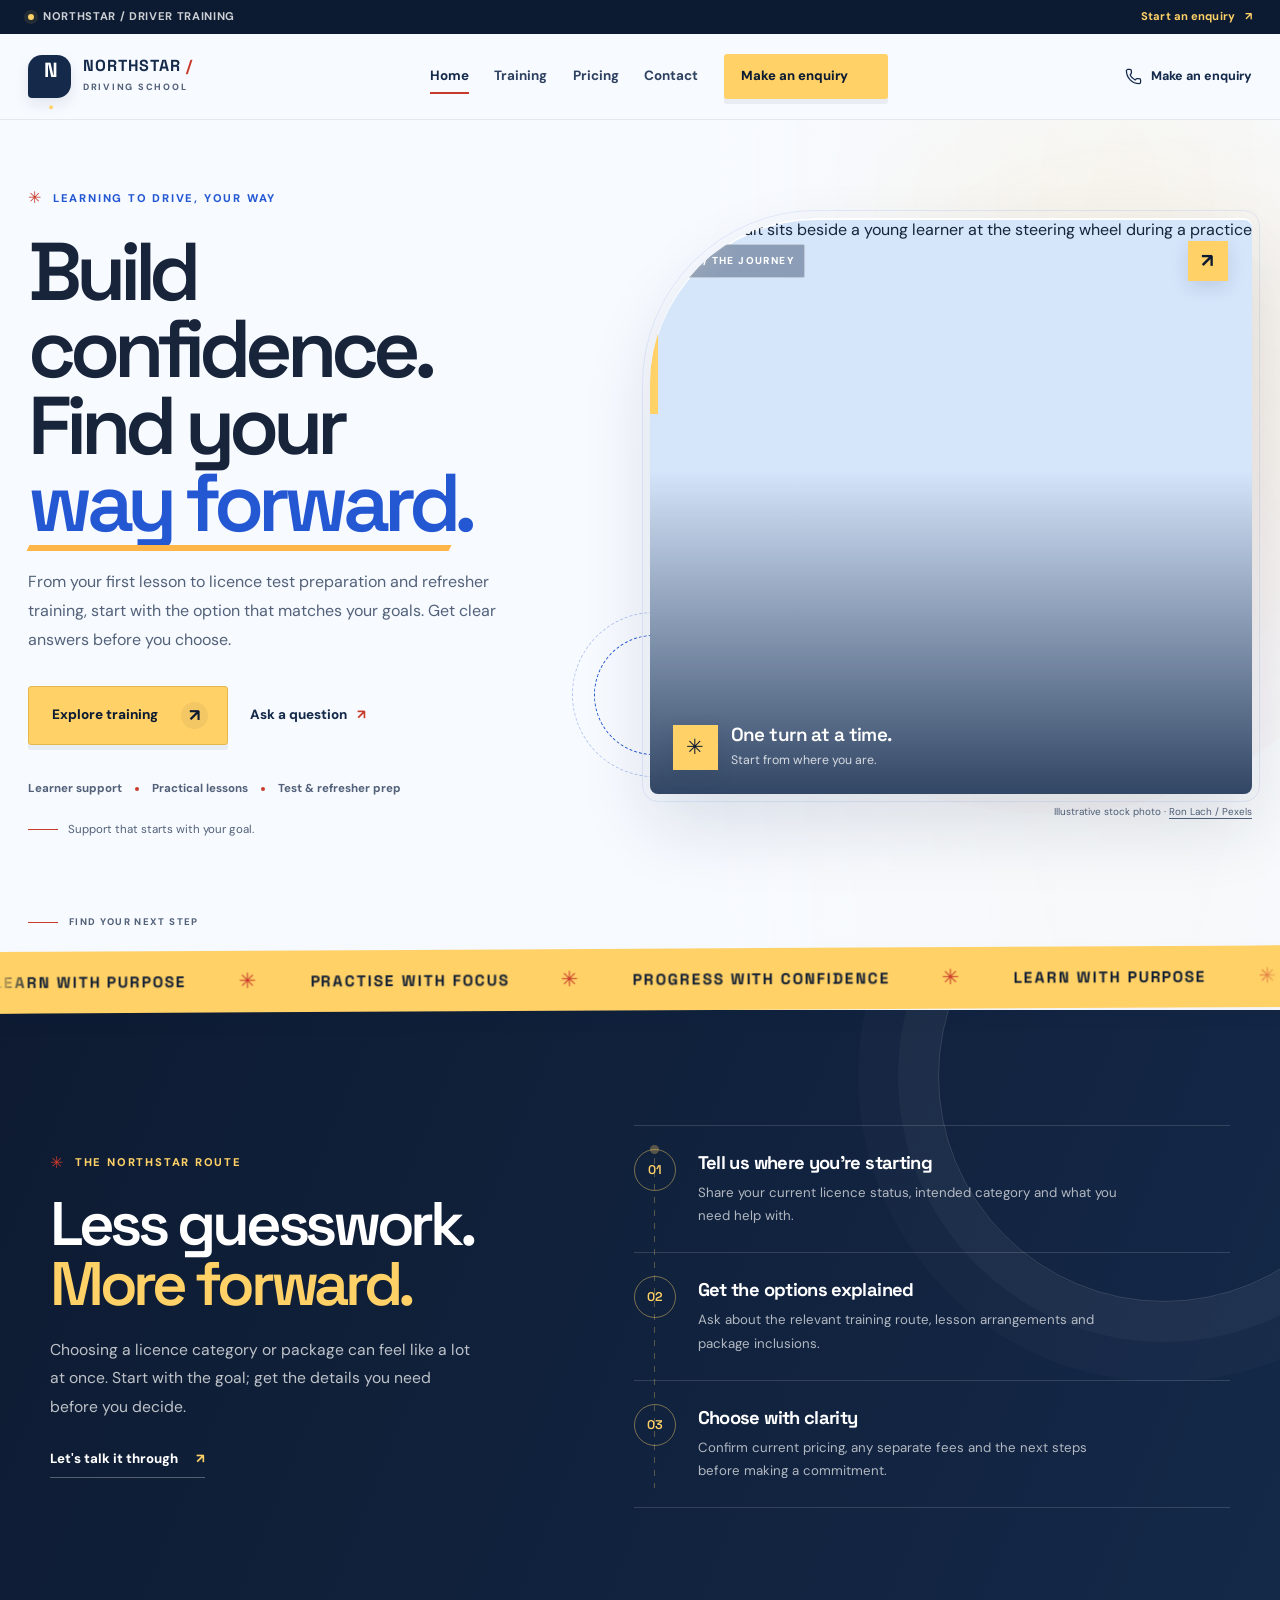
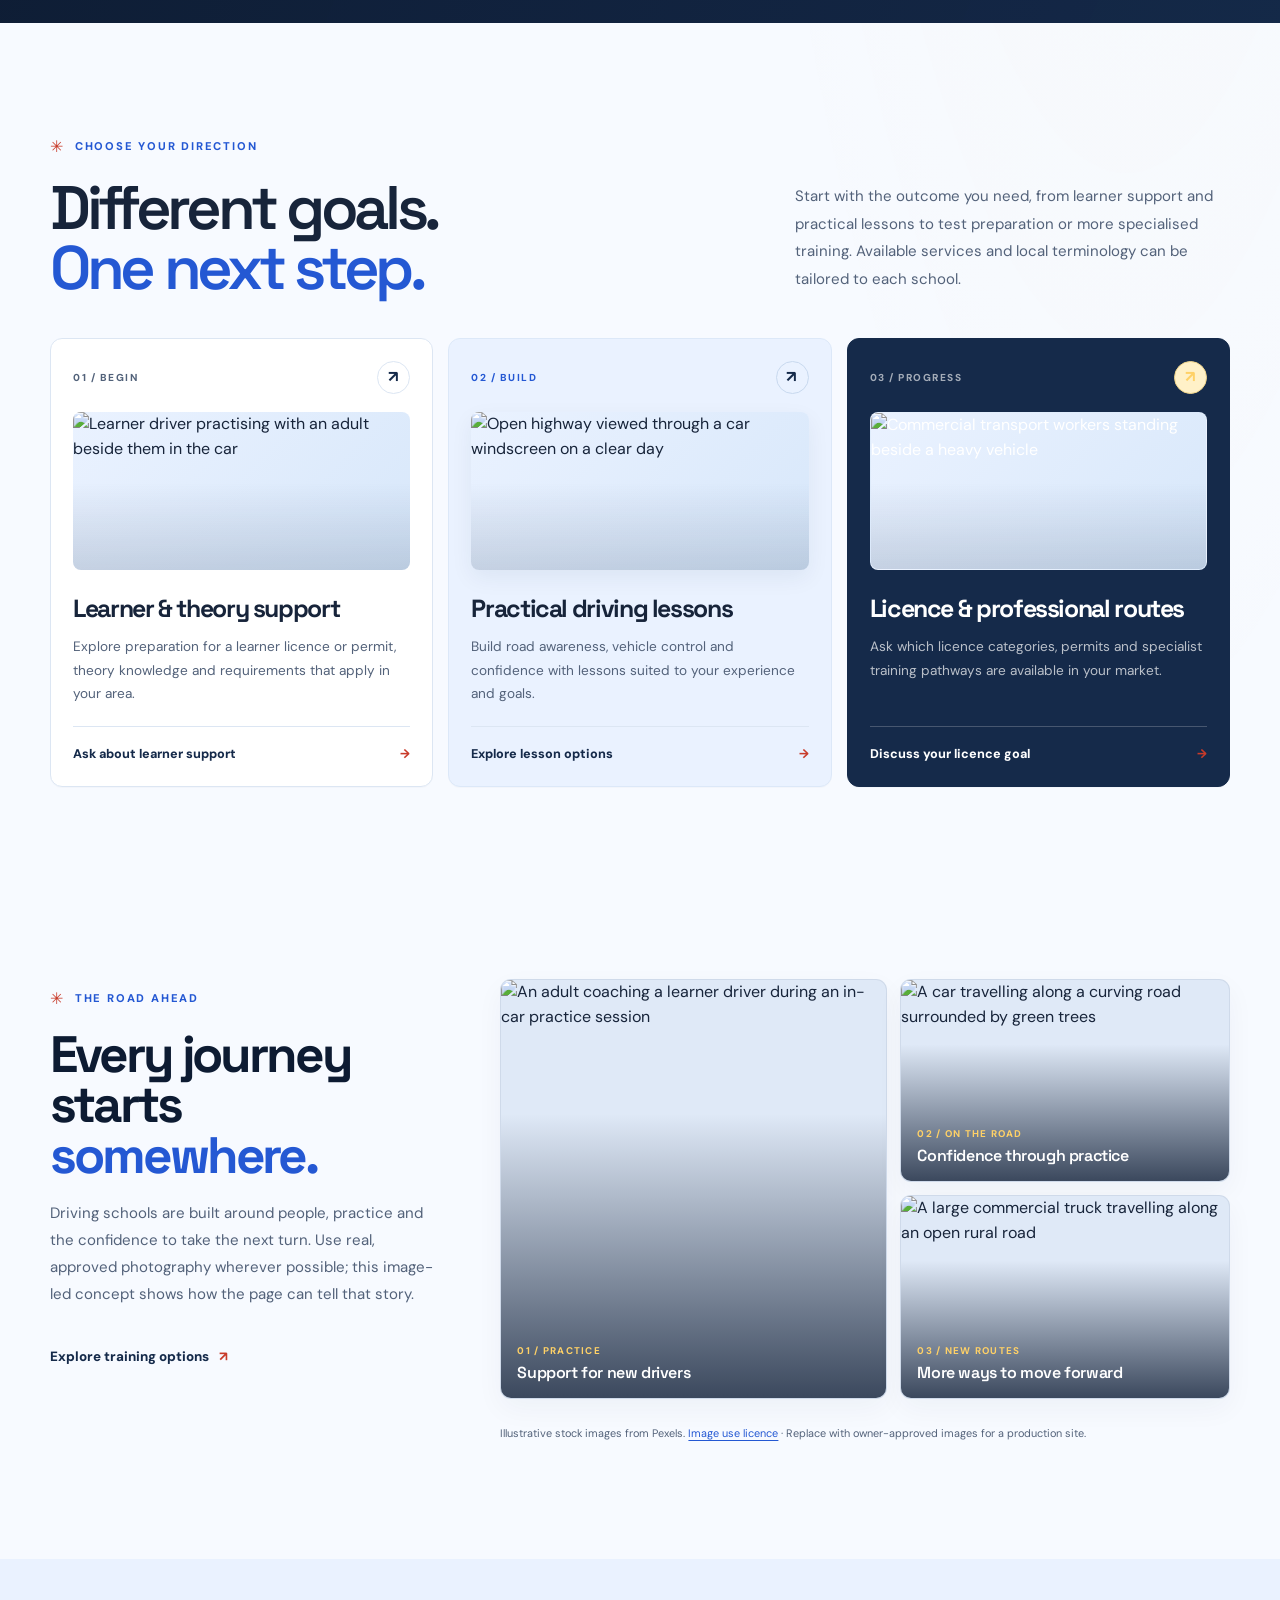
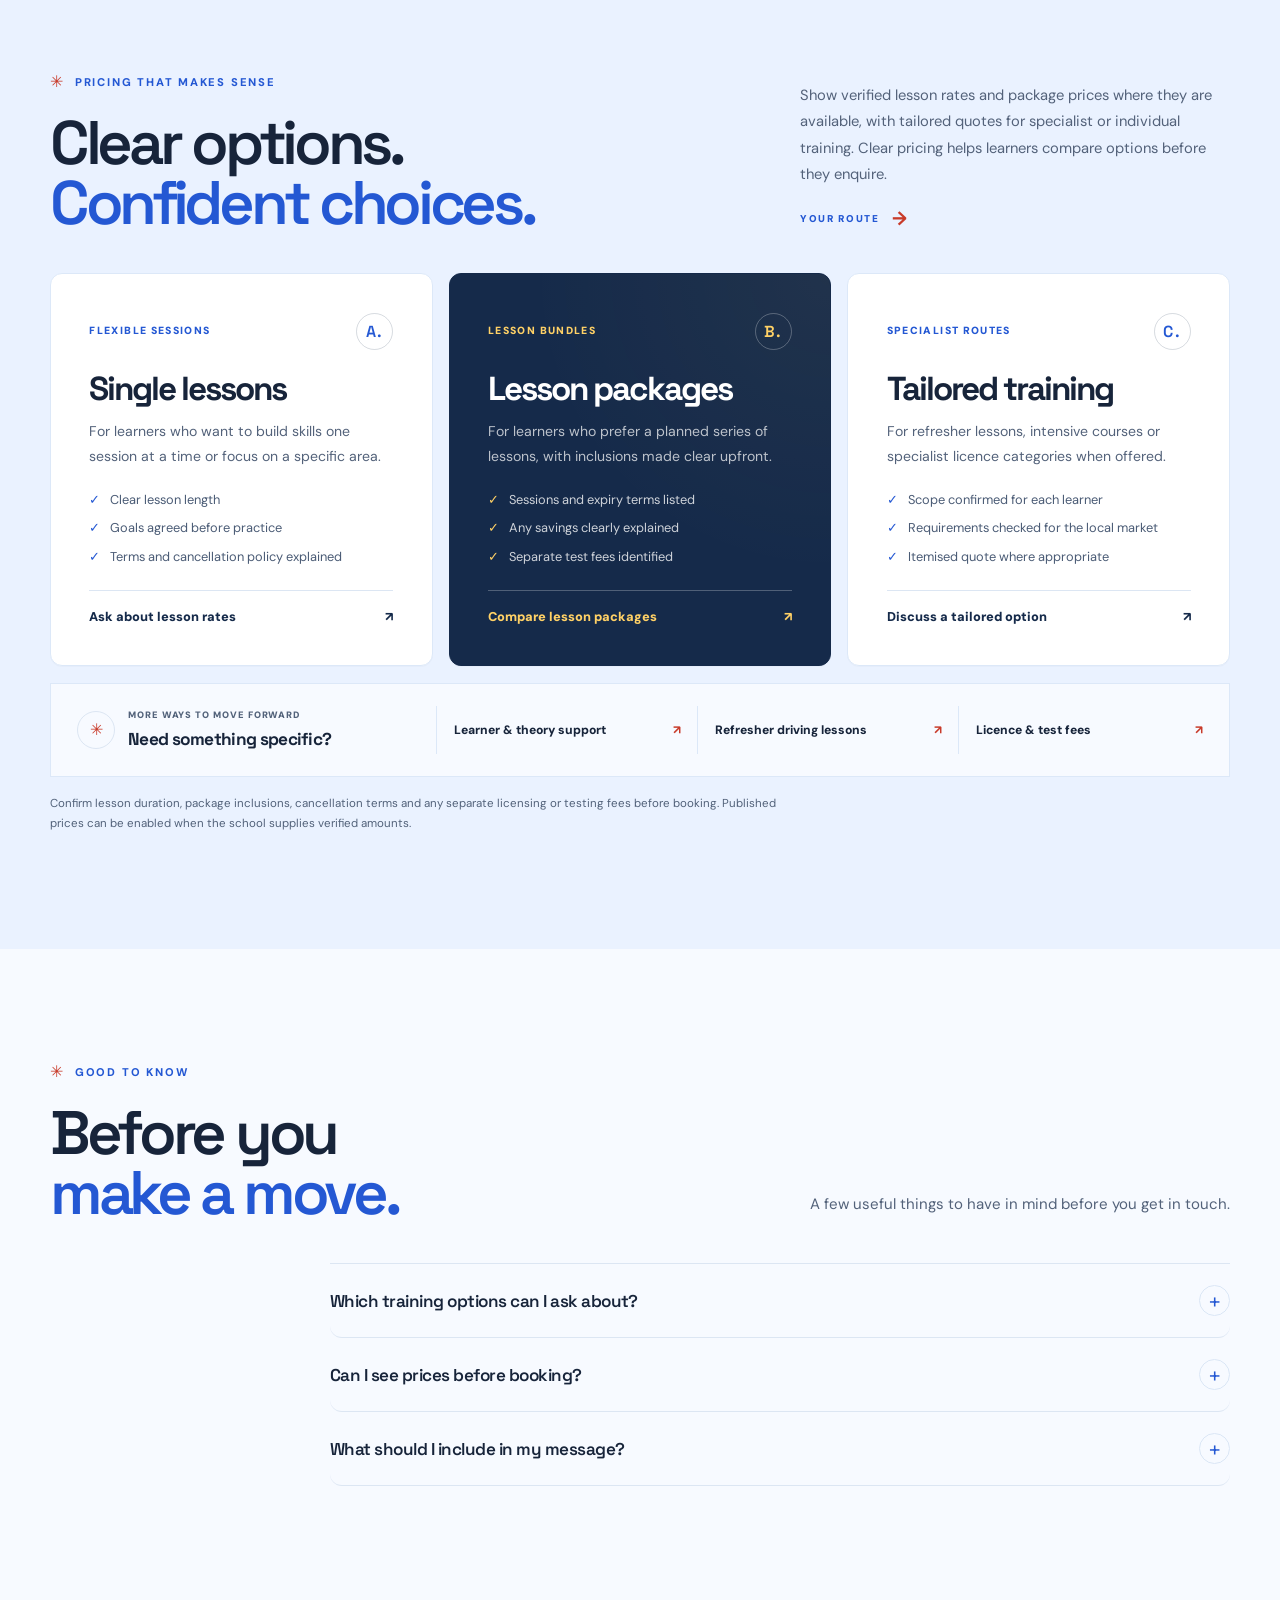
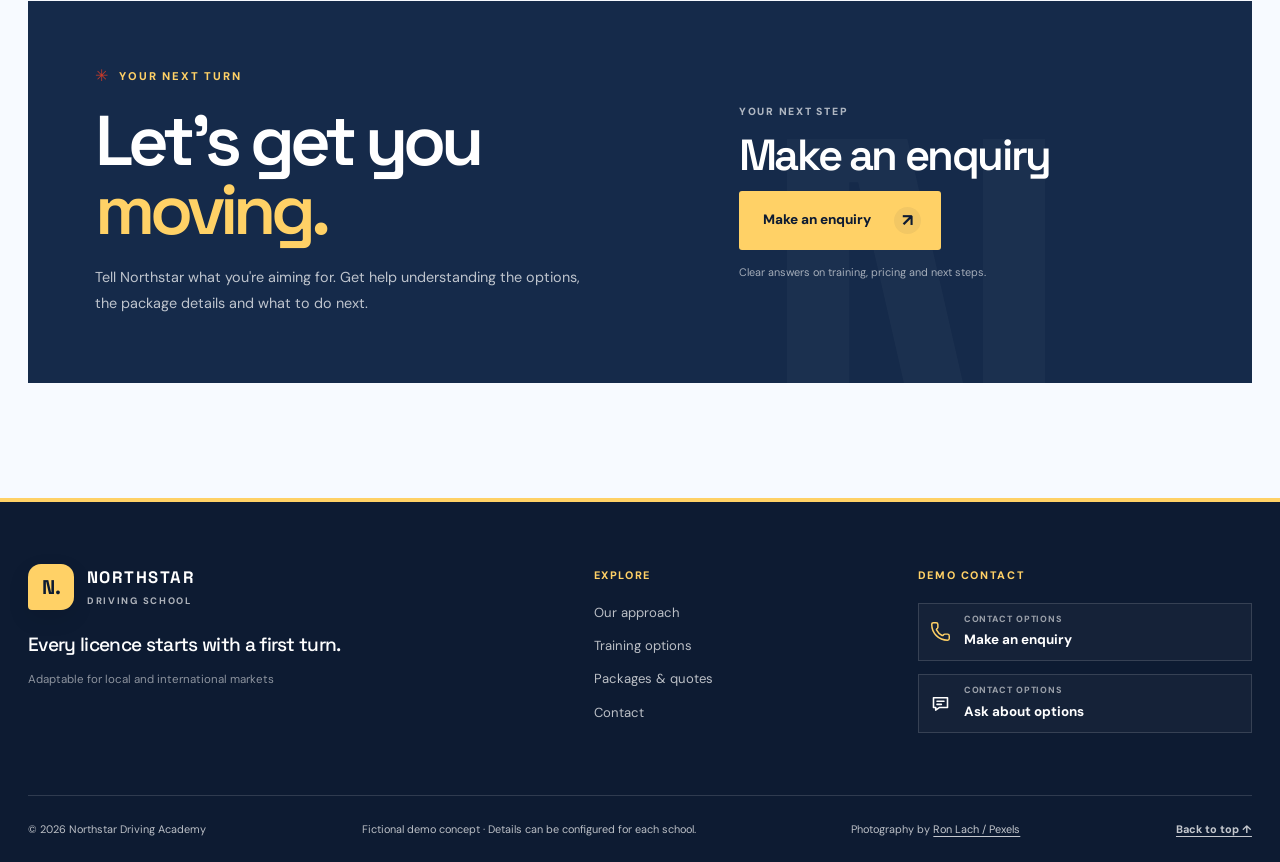
==== commit 7b1e98c1: "Remove demo-only CTA labels and keep contact preview honest" ====
--- a/index.html
+++ b/index.html
@@ -34,7 +34,7 @@
   <div class="topline" id="page-top">
     <div class="topline-inner">
       <span class="topline-label"><span class="live-dot" aria-hidden="true"></span> NORTHSTAR / DRIVER TRAINING</span>
-      <a data-event="DEMO_CONTACT_CLICK" href="contact.html#demo-enquiry">Let's get you moving <span aria-hidden="true">↗</span></a>
+      <a data-event="DEMO_CONTACT_CLICK" href="contact.html#demo-enquiry">Start an enquiry <span aria-hidden="true">↗</span></a>
     </div>
   </div>
 
@@ -49,9 +49,9 @@
       <a class="nav-link" href="services.html">Training</a>
       <a class="nav-link" href="index.html#prices">Pricing</a>
       <a class="nav-link" href="contact.html">Contact</a>
-      <a class="nav-cta" data-event="DEMO_CONTACT_CLICK" href="contact.html#demo-enquiry">View demo contact <span aria-hidden="true">↗</span></a>
+      <a class="nav-cta" data-event="DEMO_CONTACT_CLICK" href="contact.html#demo-enquiry">Make an enquiry <span aria-hidden="true">↗</span></a>
     </nav>
-    <a class="header-call" data-event="DEMO_CONTACT_CLICK" href="contact.html#demo-enquiry" aria-label="View demo contact details"><svg viewBox="0 0 24 24" aria-hidden="true" focusable="false"><path d="M13.832 16.568a1 1 0 0 0 1.213-.303l.355-.465A2 2 0 0 1 17 15h3a2 2 0 0 1 2 2v3a2 2 0 0 1-2 2A18 18 0 0 1 2 4a2 2 0 0 1 2-2h3a2 2 0 0 1 2 2v3a2 2 0 0 1-.8 1.6l-.468.351a1 1 0 0 0-.292 1.233 14 14 0 0 0 6.392 6.384"/></svg><span>Demo contact details</span></a>
+    <a class="header-call" data-event="DEMO_CONTACT_CLICK" href="contact.html#demo-enquiry" aria-label="Make an enquiry"><svg viewBox="0 0 24 24" aria-hidden="true" focusable="false"><path d="M13.832 16.568a1 1 0 0 0 1.213-.303l.355-.465A2 2 0 0 1 17 15h3a2 2 0 0 1 2 2v3a2 2 0 0 1-2 2A18 18 0 0 1 2 4a2 2 0 0 1 2-2h3a2 2 0 0 1 2 2v3a2 2 0 0 1-.8 1.6l-.468.351a1 1 0 0 0-.292 1.233 14 14 0 0 0 6.392 6.384"/></svg><span>Make an enquiry</span></a>
   </header>
 
   <main id="main-content" tabindex="-1">
@@ -186,8 +186,8 @@
         </div>
         <div class="contact-action">
           <span class="contact-label">YOUR NEXT STEP</span>
-          <a class="contact-number" data-event="DEMO_CONTACT_CLICK" href="contact.html#demo-enquiry">Demo contact details</a>
-          <a class="button button-sunshine" data-event="DEMO_CONTACT_CLICK" href="contact.html#demo-enquiry">View demo contact <span class="button-arrow" aria-hidden="true">↗</span></a>
+          <a class="contact-number" data-event="DEMO_CONTACT_CLICK" href="contact.html#demo-enquiry">Make an enquiry</a>
+          <a class="button button-sunshine" data-event="DEMO_CONTACT_CLICK" href="contact.html#demo-enquiry">Make an enquiry <span class="button-arrow" aria-hidden="true">↗</span></a>
           <small>Clear answers on training, pricing and next steps.</small>
         </div>
         <span class="contact-graphic" aria-hidden="true">N.</span>
@@ -200,7 +200,7 @@
       <div class="footer-identity">
         <a class="footer-brand" href="index.html" aria-label="Northstar Driving Academy home"><span class="footer-brand-mark" aria-hidden="true">N.</span><span><strong>NORTHSTAR</strong><small>DRIVING SCHOOL</small></span></a>
         <p>Every licence starts with a first turn.</p>
-        <span class="footer-location-note">Driver training enquiries · South Africa</span>
+        <span class="footer-location-note">Adaptable for local and international markets</span>
       </div>
       <div class="footer-column">
         <h2>Explore</h2>
@@ -208,8 +208,8 @@
       </div>
       <div class="footer-column footer-connect">
         <h2>Demo contact</h2>
-        <a class="footer-contact-link" data-event="DEMO_CONTACT_CLICK" href="contact.html#demo-enquiry"><svg viewBox="0 0 24 24" aria-hidden="true" focusable="false"><path d="M13.832 16.568a1 1 0 0 0 1.213-.303l.355-.465A2 2 0 0 1 17 15h3a2 2 0 0 1 2 2v3a2 2 0 0 1-2 2A18 18 0 0 1 2 4a2 2 0 0 1 2-2h3a2 2 0 0 1 2 2v3a2 2 0 0 1-.8 1.6l-.468.351a1 1 0 0 0-.292 1.233 14 14 0 0 0 6.392 6.384"/></svg><span><small>DEMO CONTACT</small><strong>Demo contact details</strong></span></a>
-        <a class="footer-contact-link" data-event="DEMO_CONTACT_CLICK" href="contact.html#demo-enquiry"><svg viewBox="0 0 24 24" aria-hidden="true" focusable="false"><path d="M4 5.5h16v11H11l-4.5 3v-3H4z" fill="none" stroke="currentColor" stroke-width="1.8" stroke-linejoin="round"/><path d="M8 9.5h8M8 13h5" fill="none" stroke="currentColor" stroke-width="1.8" stroke-linecap="round"/></svg><span><small>DEMO CONTACT</small><strong>Ask about options</strong></span></a>
+        <a class="footer-contact-link" data-event="DEMO_CONTACT_CLICK" href="contact.html#demo-enquiry"><svg viewBox="0 0 24 24" aria-hidden="true" focusable="false"><path d="M13.832 16.568a1 1 0 0 0 1.213-.303l.355-.465A2 2 0 0 1 17 15h3a2 2 0 0 1 2 2v3a2 2 0 0 1-2 2A18 18 0 0 1 2 4a2 2 0 0 1 2-2h3a2 2 0 0 1 2 2v3a2 2 0 0 1-.8 1.6l-.468.351a1 1 0 0 0-.292 1.233 14 14 0 0 0 6.392 6.384"/></svg><span><small>CONTACT OPTIONS</small><strong>Make an enquiry</strong></span></a>
+        <a class="footer-contact-link" data-event="DEMO_CONTACT_CLICK" href="contact.html#demo-enquiry"><svg viewBox="0 0 24 24" aria-hidden="true" focusable="false"><path d="M4 5.5h16v11H11l-4.5 3v-3H4z" fill="none" stroke="currentColor" stroke-width="1.8" stroke-linejoin="round"/><path d="M8 9.5h8M8 13h5" fill="none" stroke="currentColor" stroke-width="1.8" stroke-linecap="round"/></svg><span><small>CONTACT OPTIONS</small><strong>Ask about options</strong></span></a>
       </div>
     </div>
     <div class="footer-bottom">
--- a/styles.css
+++ b/styles.css
@@ -623,9 +623,6 @@
 
 
 /* Reusable sales-demo notice */
-.demo-banner{position:relative;z-index:20;padding:9px 16px;background:#fff1c8;color:#26364f;text-align:center;font:700 .72rem/1.4 "DM Sans",sans-serif;letter-spacing:.09em;text-transform:uppercase;border-bottom:1px solid rgba(61,53,38,.16)}
-
-
 /* Bright premium edition: cobalt, sunshine, clean sky and restrained motion. */
 :root {
   --shadow-soft: 0 12px 34px #152a4a10;
@@ -682,7 +679,6 @@
 .training-card > a, .service-detail-card > a, .package-link { transition: color .2s ease, gap .25s var(--ease-out), border-color .2s ease; }
 .training-card > a:hover, .service-detail-card > a:hover, .package-link:hover { gap: 17px; }
 .footer-column > a:not(.footer-contact-link):focus-visible { color: var(--sunshine); }
-.demo-banner { background: linear-gradient(90deg, #eaf2ff, #f7faff 50%, #eaf2ff); border-bottom-color: #152a4a17; }
 @media (hover: hover) and (pointer: fine) {
   .hero-photo-frame:hover { box-shadow: 0 40px 82px #152a4a27, 0 2px 0 #ffffff inset; }
   .training-card:hover, .package-card:hover, .service-detail-card:hover { box-shadow: var(--shadow-lift); }
@@ -776,12 +772,6 @@
 .inner-hero { background: linear-gradient(125deg, #152a4a 0%, #1c4385 100%); }
 .route-circle { color: var(--sunshine); border-color: #ffd166a0; }
 .route-art-mark { background: var(--sunshine); color: var(--navy-deep); }
-.demo-banner {
-  background: #fff1c8;
-  color: #152a4a;
-  border-bottom-color: #e7c969;
-  letter-spacing: .075em;
-}
 .fleet-peek.route-peek {
   grid-template-columns: 52px minmax(0, 1fr) 30px;
   gap: 12px;
@@ -838,3 +828,67 @@
 @media (prefers-reduced-motion: reduce) {
   .fleet-peek.route-peek { animation: none; }
 }
+
+
+/* Iteration 4 — image-led, price-configurable and globally adaptable. */
+.approach-section {
+  background:
+    linear-gradient(112deg, rgba(13,27,50,.95), rgba(21,42,74,.90)),
+    url("https://images.pexels.com/photos/3042415/pexels-photo-3042415.jpeg?auto=compress&cs=tinysrgb&w=1800") center / cover no-repeat;
+  background-color: var(--navy-deep);
+  background-attachment: scroll;
+}
+.photo-journal { display:grid; grid-template-columns:minmax(230px,.7fr) minmax(0,1.3fr); align-items:start; gap:clamp(26px,4.5vw,64px); padding-top:clamp(54px,6vw,80px); padding-bottom:clamp(68px,8vw,108px); }
+.photo-journal-intro { max-width:420px; padding-top:12px; }
+.photo-journal-intro h2 { margin:14px 0 18px; color:var(--navy-deep); font:700 clamp(2.35rem,4vw,3.9rem)/.99 var(--font-display); letter-spacing:-.06em; }
+.photo-journal-intro h2 span { color:var(--cobalt); }
+.photo-journal-intro > p:not(.eyebrow) { color:var(--muted); font-size:.94rem; line-height:1.8; }
+.photo-journal-intro .text-link { display:inline-flex; margin-top:24px; }
+.photo-journal-grid { display:grid; grid-template-columns:minmax(0,1.08fr) minmax(0,.92fr); grid-template-rows:repeat(2,minmax(190px,1fr)); gap:13px; }
+.photo-journal-card { position:relative; min-width:0; min-height:0; margin:0; overflow:hidden; isolation:isolate; border:1px solid #152a4a14; border-radius:11px; background:#dfe9f7; box-shadow:0 10px 28px #152a4a0b; }
+.photo-journal-card-lead { grid-row:span 2; min-height:420px; }
+.photo-journal-card img { position:absolute; inset:0; width:100%; height:100%; object-fit:cover; transition:transform .65s cubic-bezier(.2,.7,.2,1); }
+.photo-journal-card::after { position:absolute; z-index:1; inset:0; content:""; background:linear-gradient(180deg,transparent 32%,rgba(13,27,50,.78) 100%); pointer-events:none; }
+.photo-journal-card figcaption { position:absolute; z-index:2; right:16px; bottom:16px; left:16px; display:grid; gap:5px; color:#fff; }
+.photo-journal-card figcaption span { color:var(--sunshine); font:700 .61rem/1.3 var(--font-body); letter-spacing:.13em; }
+.photo-journal-card figcaption strong { font:600 clamp(.91rem,1.25vw,1.14rem)/1.2 var(--font-display); letter-spacing:-.025em; }
+.photo-journal-credit { grid-column:2; margin:-31px 0 0; color:var(--muted); font-size:.68rem; line-height:1.6; }
+.photo-journal-credit a { color:var(--cobalt); text-underline-offset:3px; }
+@media (hover:hover) and (pointer:fine) { .photo-journal-card:hover img { transform:scale(1.045); } }
+.package-grid-three { grid-template-columns:repeat(3,minmax(0,1fr)); }
+.package-rate { display:flex; align-items:baseline; flex-wrap:wrap; gap:5px; margin:6px 0 15px !important; padding:13px 14px; border:1px solid #dce6f3; border-radius:8px; background:#f7faff; color:var(--muted); font-size:.76rem !important; line-height:1.4 !important; }
+.package-rate[hidden] { display:none !important; }
+.package-rate strong { color:var(--navy-deep); font:700 1.5rem/1.1 var(--font-display); letter-spacing:-.04em; }
+.package-rate .price-prefix { font-weight:600; }
+.package-card-contrast .package-rate { border-color:#ffffff25; background:#ffffff0e; color:#ffffffbd; }
+.package-card-contrast .package-rate strong { color:var(--sunshine); }
+.inner-hero-photo { position:relative; min-height:335px; overflow:hidden; border:1px solid #ffffff2c; border-radius:12px; background:#183b76; isolation:isolate; }
+.inner-hero-photo > img { position:absolute; z-index:-2; inset:0; width:100%; height:100%; object-fit:cover; object-position:center; }
+.inner-hero-photo-overlay { position:absolute; z-index:-1; inset:0; background:linear-gradient(135deg,#0d1b3278,#152a4a3d 55%,#0d1b32a6); }
+.inner-hero-photo .route-circle { background:#0d1b326e; backdrop-filter:blur(3px); }
+.inner-hero-photo .route-art-line { border-color:#ffffff62; }
+.inner-hero-photo .route-art-mark { box-shadow:0 10px 26px #0d1b324d; }
+.service-icon { display:grid; place-items:center; width:48px; height:48px; margin:19px 0 5px; border:1px solid #2458d324; border-radius:10px; background:var(--paper-2); color:var(--cobalt); }
+.service-icon img { display:block; width:28px; height:28px; object-fit:contain; }
+.service-detail-card-dark .service-icon { border-color:#ffd16670; background:var(--sunshine); }
+.contact-card-photo { display:block; width:calc(100% + 52px); max-width:none; height:186px; margin:-26px -26px 21px; border-radius:11px 11px 0 0; object-fit:cover; object-position:center 42%; }
+.contact-card-kicker { display:block; }
+@media (max-width:1000px) {
+ .photo-journal { grid-template-columns:1fr; gap:26px; }
+ .photo-journal-intro { max-width:700px; }
+ .photo-journal-grid { grid-template-rows:repeat(2,minmax(170px,1fr)); }
+ .photo-journal-credit { grid-column:1; margin:-13px 0 0; }
+ .package-grid-three { grid-template-columns:repeat(2,minmax(0,1fr)); }
+ .package-grid-three .package-card:last-child { grid-column:1/-1; }
+}
+@media (max-width:760px) {
+ .approach-section { background-position:center,56% center; }
+ .photo-journal { padding-top:49px; padding-bottom:67px; }
+ .photo-journal-grid { grid-template-columns:1fr; grid-template-rows:auto; gap:11px; }
+ .photo-journal-card,.photo-journal-card-lead { min-height:250px; grid-row:auto; }
+ .package-grid-three { grid-template-columns:1fr; }
+ .package-grid-three .package-card:last-child { grid-column:auto; }
+ .inner-hero-photo { min-height:265px; }
+ .contact-card-photo { width:calc(100% + 44px); height:170px; margin:-22px -22px 19px; }
+}
+@media (prefers-reduced-motion:reduce) { .photo-journal-card img { transition:none !important; } }
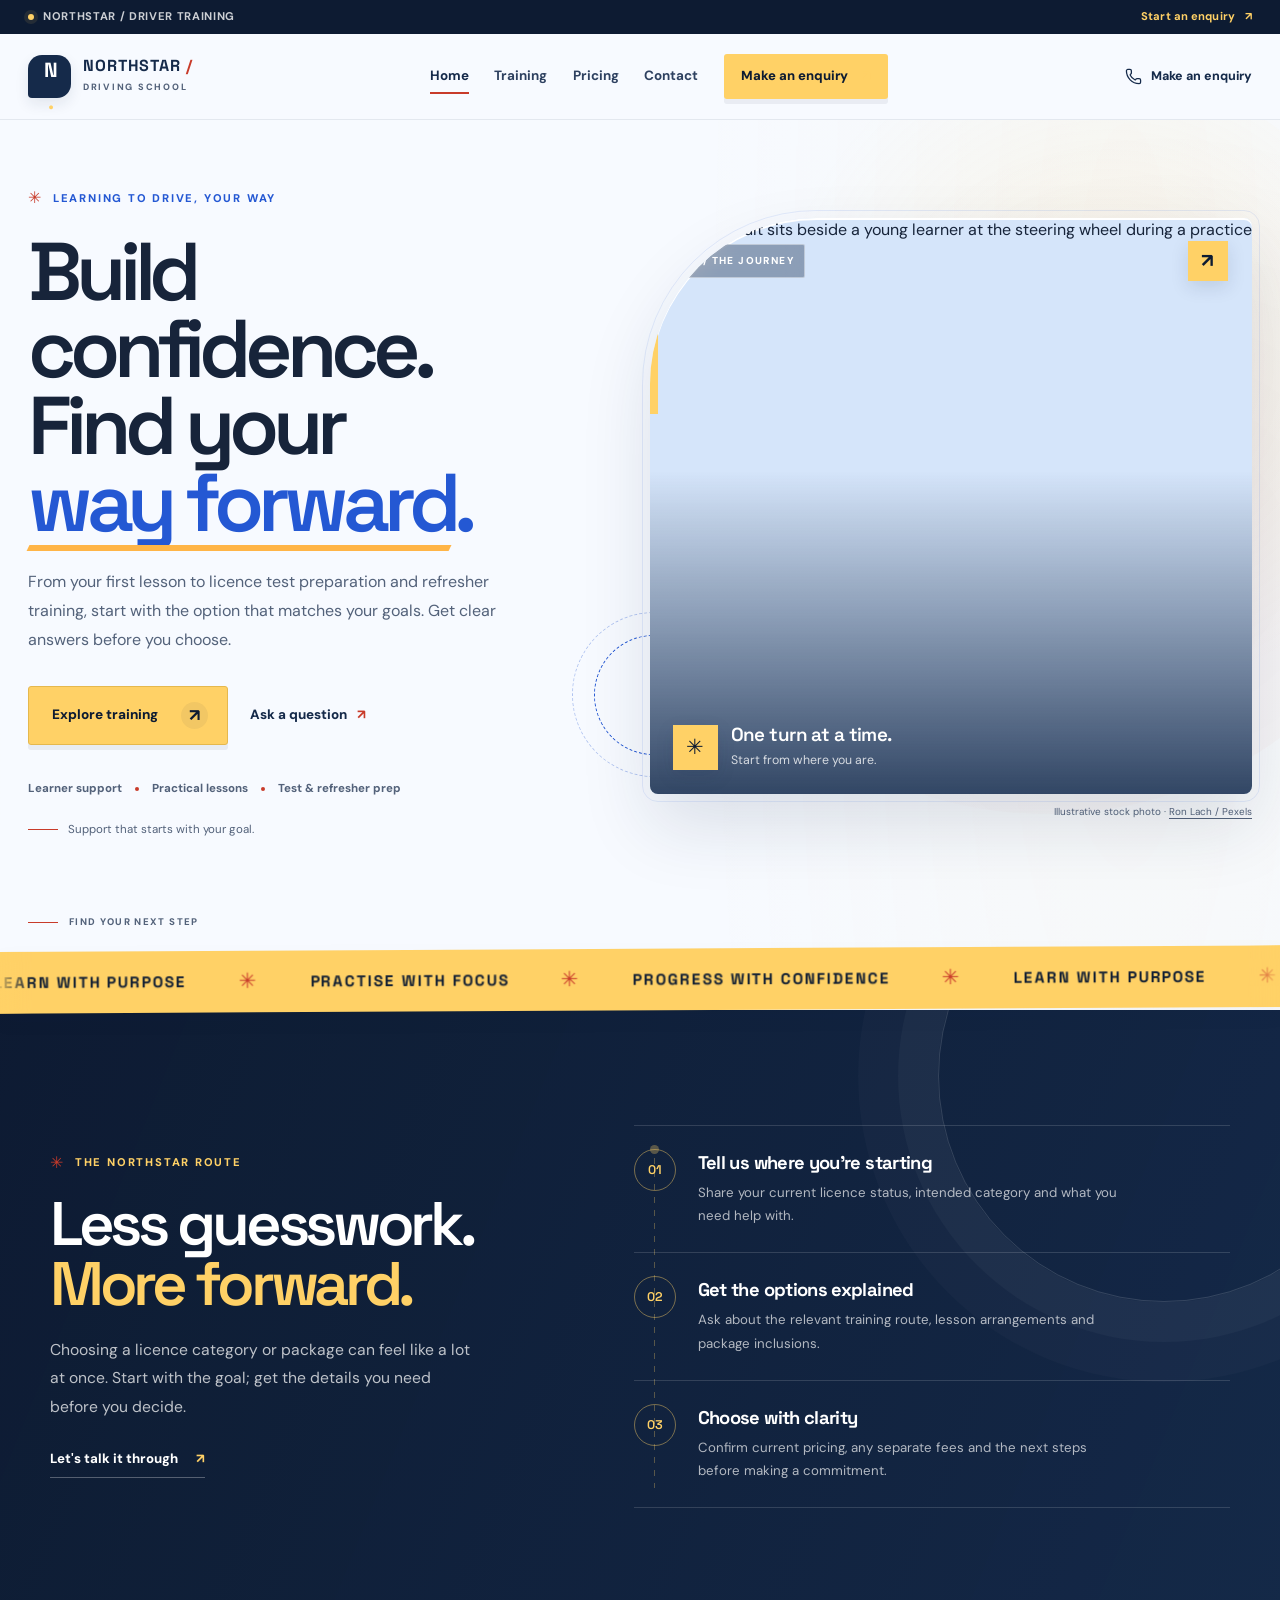
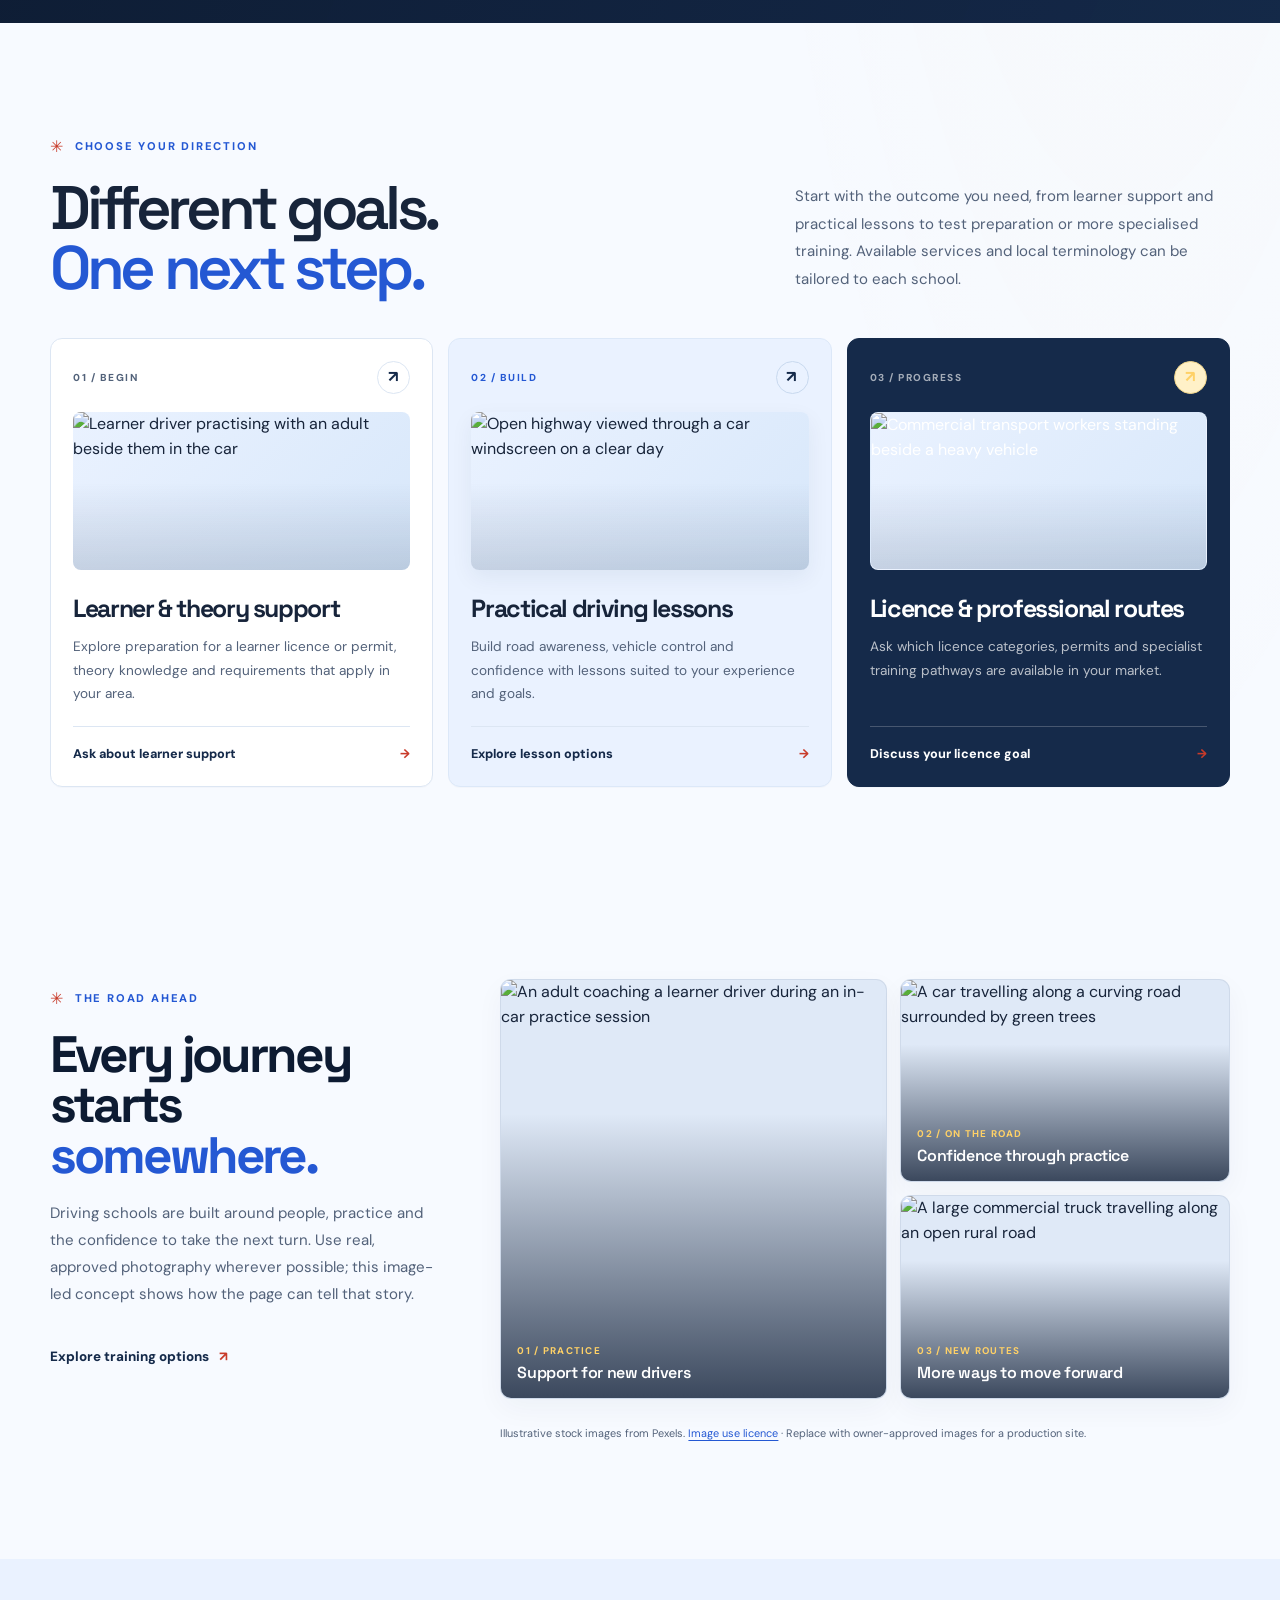
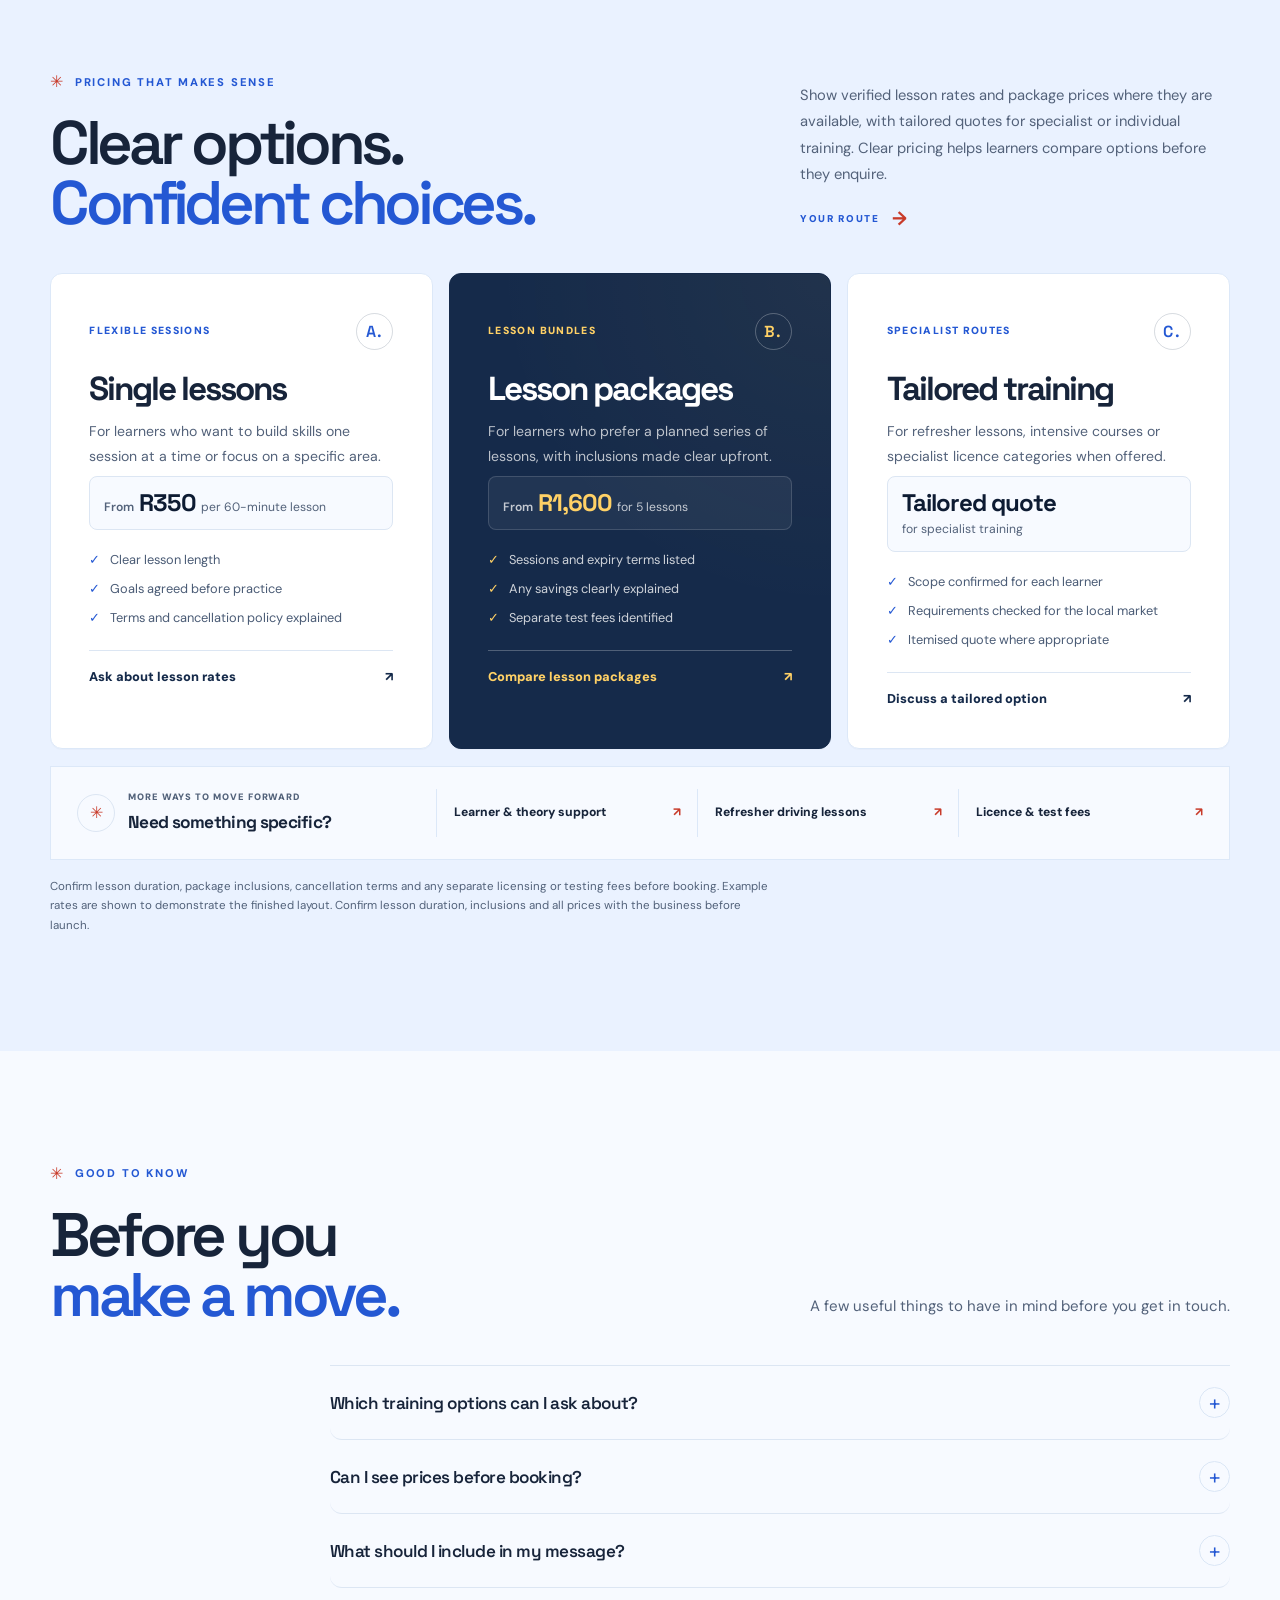
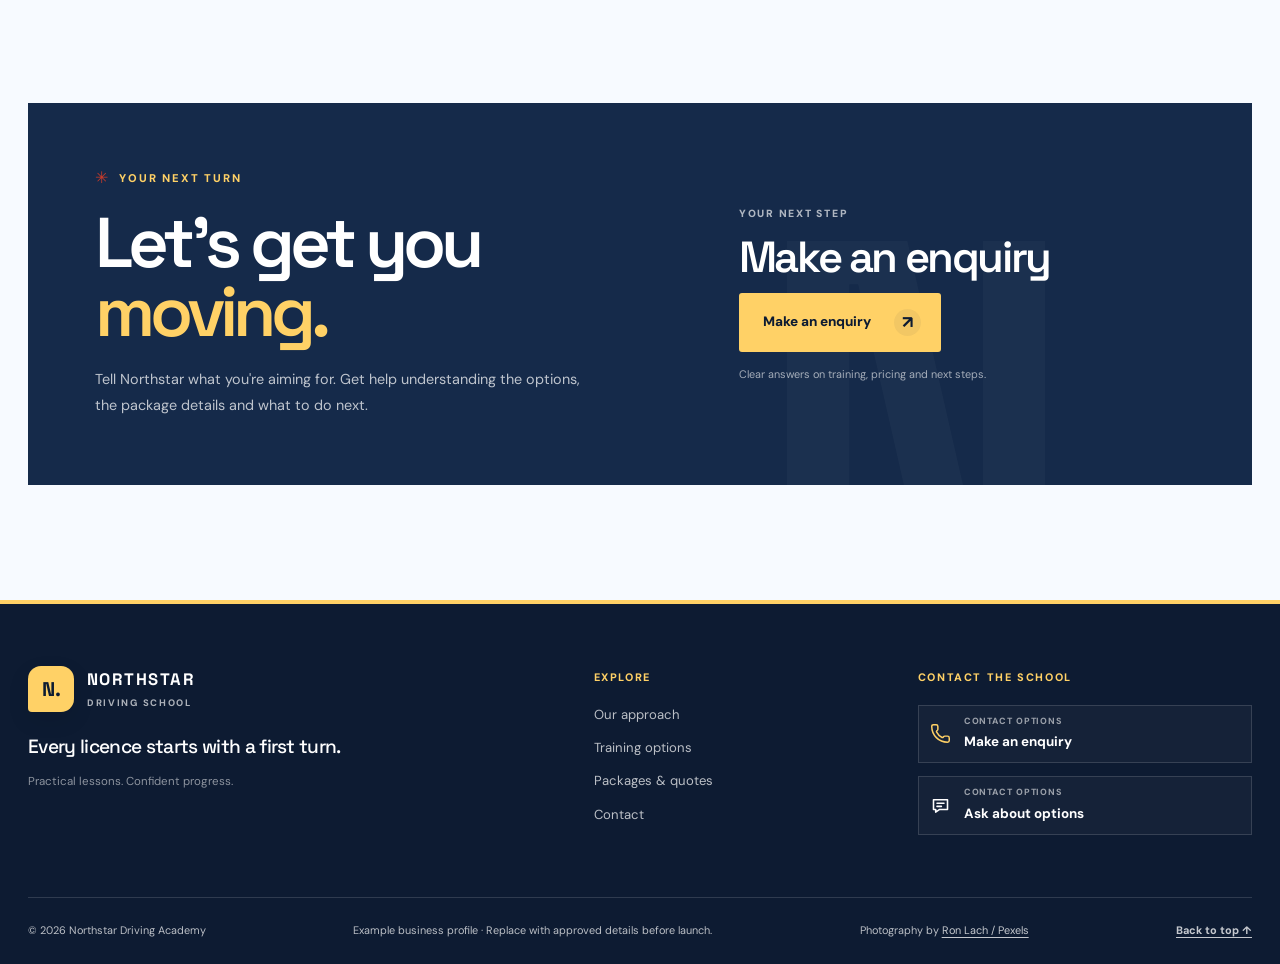
==== commit 9864957f: "Add believable sample pricing and remove demo labels from homepage" ====
--- a/index.html
+++ b/index.html
@@ -29,7 +29,7 @@
   }
   </script>
 </head>
-<body class="home-page" data-pricing-mode="quote">
+<body class="home-page" data-pricing-mode="published">
   <a class="skip-link" href="#main-content">Skip to content</a>
   <div class="topline" id="page-top">
     <div class="topline-inner">
@@ -158,11 +158,11 @@
       <div class="section-heading packages-heading"><div><p class="eyebrow"><span class="eyebrow-mark" aria-hidden="true">✳</span> PRICING THAT MAKES SENSE</p><h2>Clear options.<br><span>Confident choices.</span></h2></div>
         <div class="package-heading-side"><p>Show verified lesson rates and package prices where they are available, with tailored quotes for specialist or individual training. Clear pricing helps learners compare options before they enquire.</p><span class="heading-route" aria-hidden="true">YOUR ROUTE <b>→</b></span></div></div>
       <div class="package-grid package-grid-three">
-        <article class="package-card"><div class="package-label"><span>FLEXIBLE SESSIONS</span><span class="package-number">A.</span></div><h3>Single lessons</h3><p>For learners who want to build skills one session at a time or focus on a specific area.</p><p class="package-rate" data-package-price hidden><span class="price-prefix">From</span> <strong data-price-amount></strong> <span data-price-unit>per lesson</span></p><ul><li>Clear lesson length</li><li>Goals agreed before practice</li><li>Terms and cancellation policy explained</li></ul><a class="package-link" data-event="DEMO_CONTACT_CLICK" href="contact.html#demo-enquiry">Ask about lesson rates <span aria-hidden="true">↗</span></a></article>
-        <article class="package-card package-card-contrast"><div class="package-label"><span>LESSON BUNDLES</span><span class="package-number">B.</span></div><h3>Lesson packages</h3><p>For learners who prefer a planned series of lessons, with inclusions made clear upfront.</p><p class="package-rate" data-package-price hidden><span class="price-prefix">From</span> <strong data-price-amount></strong> <span data-price-unit>per package</span></p><ul><li>Sessions and expiry terms listed</li><li>Any savings clearly explained</li><li>Separate test fees identified</li></ul><a class="package-link" data-event="DEMO_CONTACT_CLICK" href="contact.html#demo-enquiry">Compare lesson packages <span aria-hidden="true">↗</span></a></article>
-        <article class="package-card"><div class="package-label"><span>SPECIALIST ROUTES</span><span class="package-number">C.</span></div><h3>Tailored training</h3><p>For refresher lessons, intensive courses or specialist licence categories when offered.</p><p class="package-rate" data-package-price hidden><span class="price-prefix">From</span> <strong data-price-amount></strong> <span data-price-unit>per course</span></p><ul><li>Scope confirmed for each learner</li><li>Requirements checked for the local market</li><li>Itemised quote where appropriate</li></ul><a class="package-link" data-event="DEMO_CONTACT_CLICK" href="contact.html#demo-enquiry">Discuss a tailored option <span aria-hidden="true">↗</span></a></article>
+        <article class="package-card"><div class="package-label"><span>FLEXIBLE SESSIONS</span><span class="package-number">A.</span></div><h3>Single lessons</h3><p>For learners who want to build skills one session at a time or focus on a specific area.</p><p class="package-rate" data-package-price><span class="price-prefix">From</span> <strong data-price-amount>R350</strong> <span data-price-unit>per 60-minute lesson</span></p><ul><li>Clear lesson length</li><li>Goals agreed before practice</li><li>Terms and cancellation policy explained</li></ul><a class="package-link" data-event="DEMO_CONTACT_CLICK" href="contact.html#demo-enquiry">Ask about lesson rates <span aria-hidden="true">↗</span></a></article>
+        <article class="package-card package-card-contrast"><div class="package-label"><span>LESSON BUNDLES</span><span class="package-number">B.</span></div><h3>Lesson packages</h3><p>For learners who prefer a planned series of lessons, with inclusions made clear upfront.</p><p class="package-rate" data-package-price><span class="price-prefix">From</span> <strong data-price-amount>R1,600</strong> <span data-price-unit>for 5 lessons</span></p><ul><li>Sessions and expiry terms listed</li><li>Any savings clearly explained</li><li>Separate test fees identified</li></ul><a class="package-link" data-event="DEMO_CONTACT_CLICK" href="contact.html#demo-enquiry">Compare lesson packages <span aria-hidden="true">↗</span></a></article>
+        <article class="package-card"><div class="package-label"><span>SPECIALIST ROUTES</span><span class="package-number">C.</span></div><h3>Tailored training</h3><p>For refresher lessons, intensive courses or specialist licence categories when offered.</p><p class="package-rate" data-package-price><strong data-price-amount>Tailored quote</strong> <span data-price-unit>for specialist training</span></p><ul><li>Scope confirmed for each learner</li><li>Requirements checked for the local market</li><li>Itemised quote where appropriate</li></ul><a class="package-link" data-event="DEMO_CONTACT_CLICK" href="contact.html#demo-enquiry">Discuss a tailored option <span aria-hidden="true">↗</span></a></article>
       </div><div class="extras-panel"><div class="extras-title"><span class="eyebrow-mark" aria-hidden="true">✳</span><div><span class="extra-kicker">MORE WAYS TO MOVE FORWARD</span><h3>Need something specific?</h3></div></div><a class="extra-option" href="services.html"><span>Learner &amp; theory support</span><span aria-hidden="true">↗</span></a><a class="extra-option" href="services.html#lessons"><span>Refresher driving lessons</span><span aria-hidden="true">↗</span></a><a class="extra-option" href="services.html#fees"><span>Licence &amp; test fees</span><span aria-hidden="true">↗</span></a></div>
-      <p class="pricing-note">Confirm lesson duration, package inclusions, cancellation terms and any separate licensing or testing fees before booking. Published prices can be enabled when the school supplies verified amounts.</p>
+      <p class="pricing-note">Confirm lesson duration, package inclusions, cancellation terms and any separate licensing or testing fees before booking. Example rates are shown to demonstrate the finished layout. Confirm lesson duration, inclusions and all prices with the business before launch.</p>
     </div></section>
 
     <section class="faq-section section-shell" id="questions">
@@ -200,20 +200,20 @@
       <div class="footer-identity">
         <a class="footer-brand" href="index.html" aria-label="Northstar Driving Academy home"><span class="footer-brand-mark" aria-hidden="true">N.</span><span><strong>NORTHSTAR</strong><small>DRIVING SCHOOL</small></span></a>
         <p>Every licence starts with a first turn.</p>
-        <span class="footer-location-note">Adaptable for local and international markets</span>
+        <span class="footer-location-note">Practical lessons. Confident progress.</span>
       </div>
       <div class="footer-column">
         <h2>Explore</h2>
         <a href="index.html#approach">Our approach</a><a href="services.html">Training options</a><a href="index.html#prices">Packages &amp; quotes</a><a href="contact.html">Contact</a>
       </div>
       <div class="footer-column footer-connect">
-        <h2>Demo contact</h2>
+        <h2>Contact the school</h2>
         <a class="footer-contact-link" data-event="DEMO_CONTACT_CLICK" href="contact.html#demo-enquiry"><svg viewBox="0 0 24 24" aria-hidden="true" focusable="false"><path d="M13.832 16.568a1 1 0 0 0 1.213-.303l.355-.465A2 2 0 0 1 17 15h3a2 2 0 0 1 2 2v3a2 2 0 0 1-2 2A18 18 0 0 1 2 4a2 2 0 0 1 2-2h3a2 2 0 0 1 2 2v3a2 2 0 0 1-.8 1.6l-.468.351a1 1 0 0 0-.292 1.233 14 14 0 0 0 6.392 6.384"/></svg><span><small>CONTACT OPTIONS</small><strong>Make an enquiry</strong></span></a>
         <a class="footer-contact-link" data-event="DEMO_CONTACT_CLICK" href="contact.html#demo-enquiry"><svg viewBox="0 0 24 24" aria-hidden="true" focusable="false"><path d="M4 5.5h16v11H11l-4.5 3v-3H4z" fill="none" stroke="currentColor" stroke-width="1.8" stroke-linejoin="round"/><path d="M8 9.5h8M8 13h5" fill="none" stroke="currentColor" stroke-width="1.8" stroke-linecap="round"/></svg><span><small>CONTACT OPTIONS</small><strong>Ask about options</strong></span></a>
       </div>
     </div>
     <div class="footer-bottom">
-      <span>© <span data-current-year>2026</span> Northstar Driving Academy</span><span class="footer-legal-note">Fictional demo concept · Details can be configured for each school.</span><span>Photography by <a href="https://www.pexels.com/photo/man-in-white-and-black-striped-dress-shirt-driving-car-9518029/" target="_blank" rel="noopener noreferrer">Ron Lach / Pexels</a></span><a class="footer-top-link" href="#page-top">Back to top ↑</a>
+      <span>© <span data-current-year>2026</span> Northstar Driving Academy</span><span class="footer-legal-note">Example business profile · Replace with approved details before launch.</span><span>Photography by <a href="https://www.pexels.com/photo/man-in-white-and-black-striped-dress-shirt-driving-car-9518029/" target="_blank" rel="noopener noreferrer">Ron Lach / Pexels</a></span><a class="footer-top-link" href="#page-top">Back to top ↑</a>
     </div>
   </footer>
 </body>
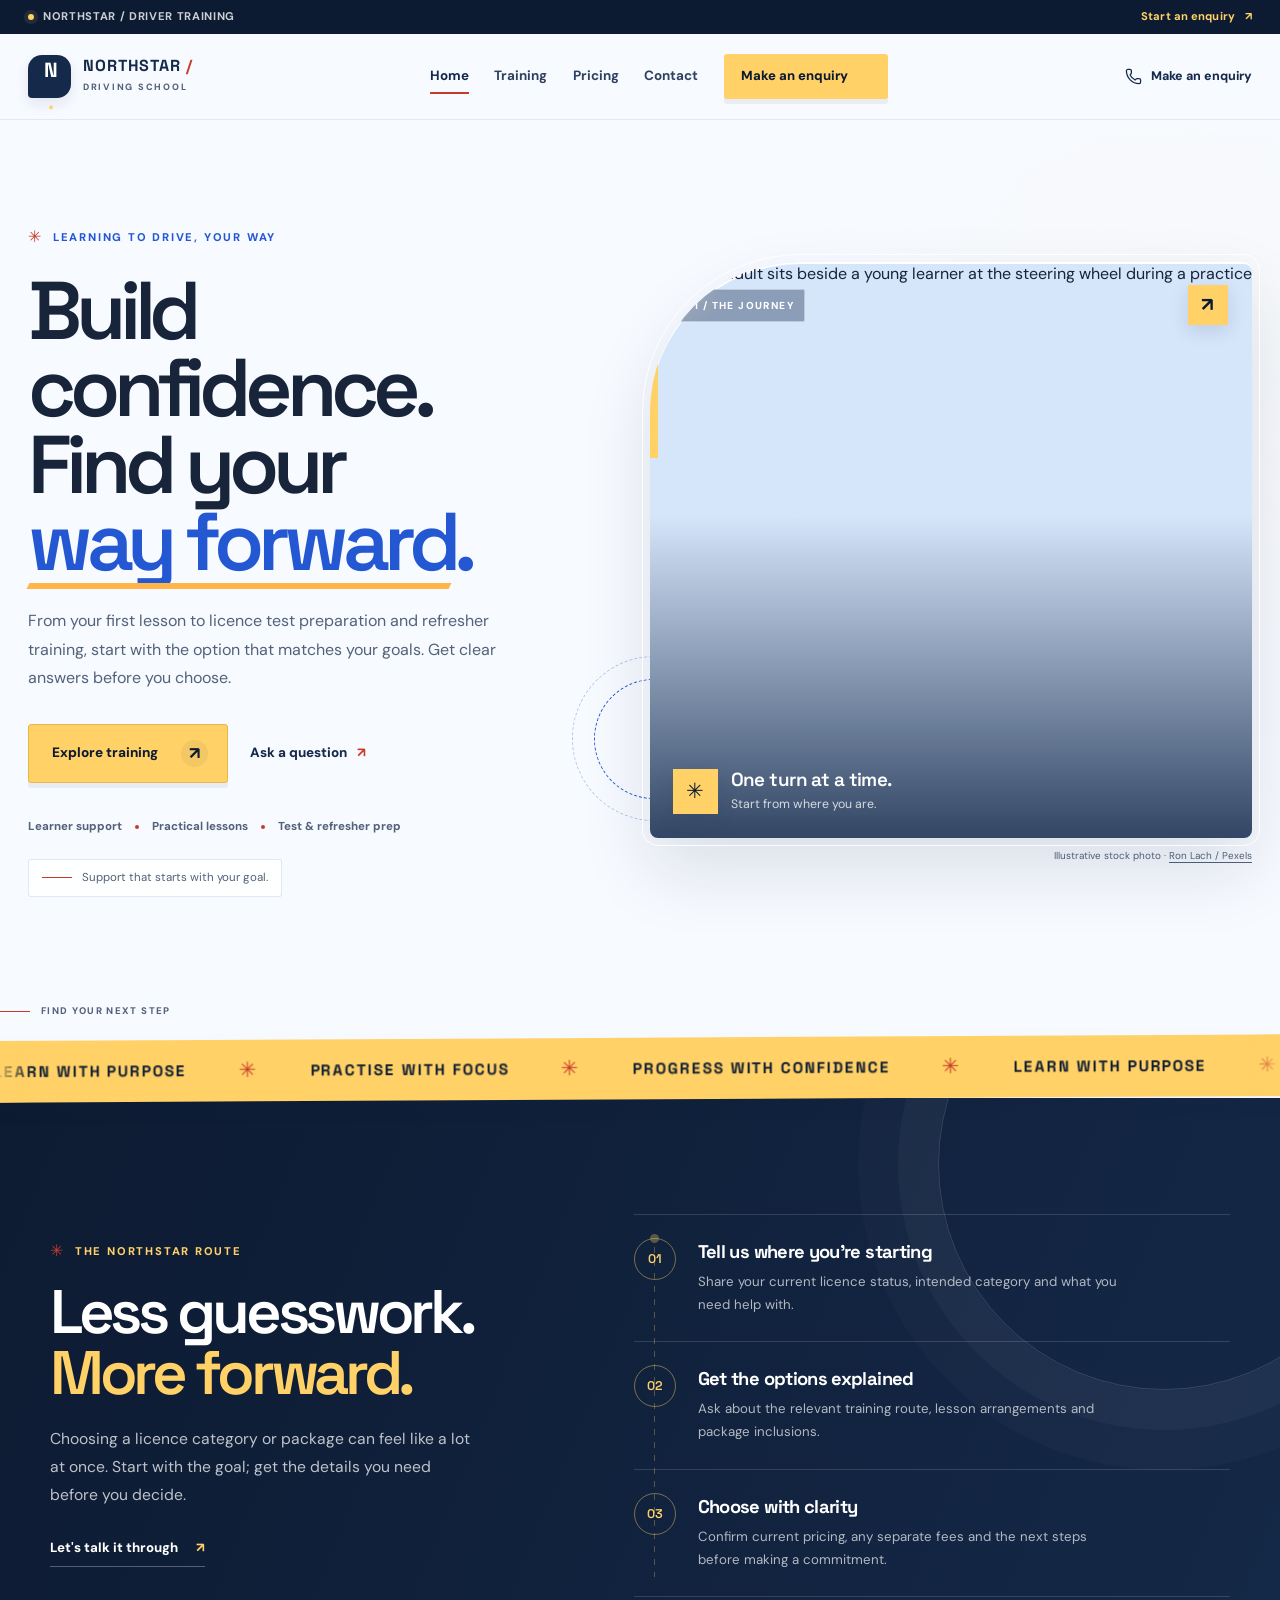
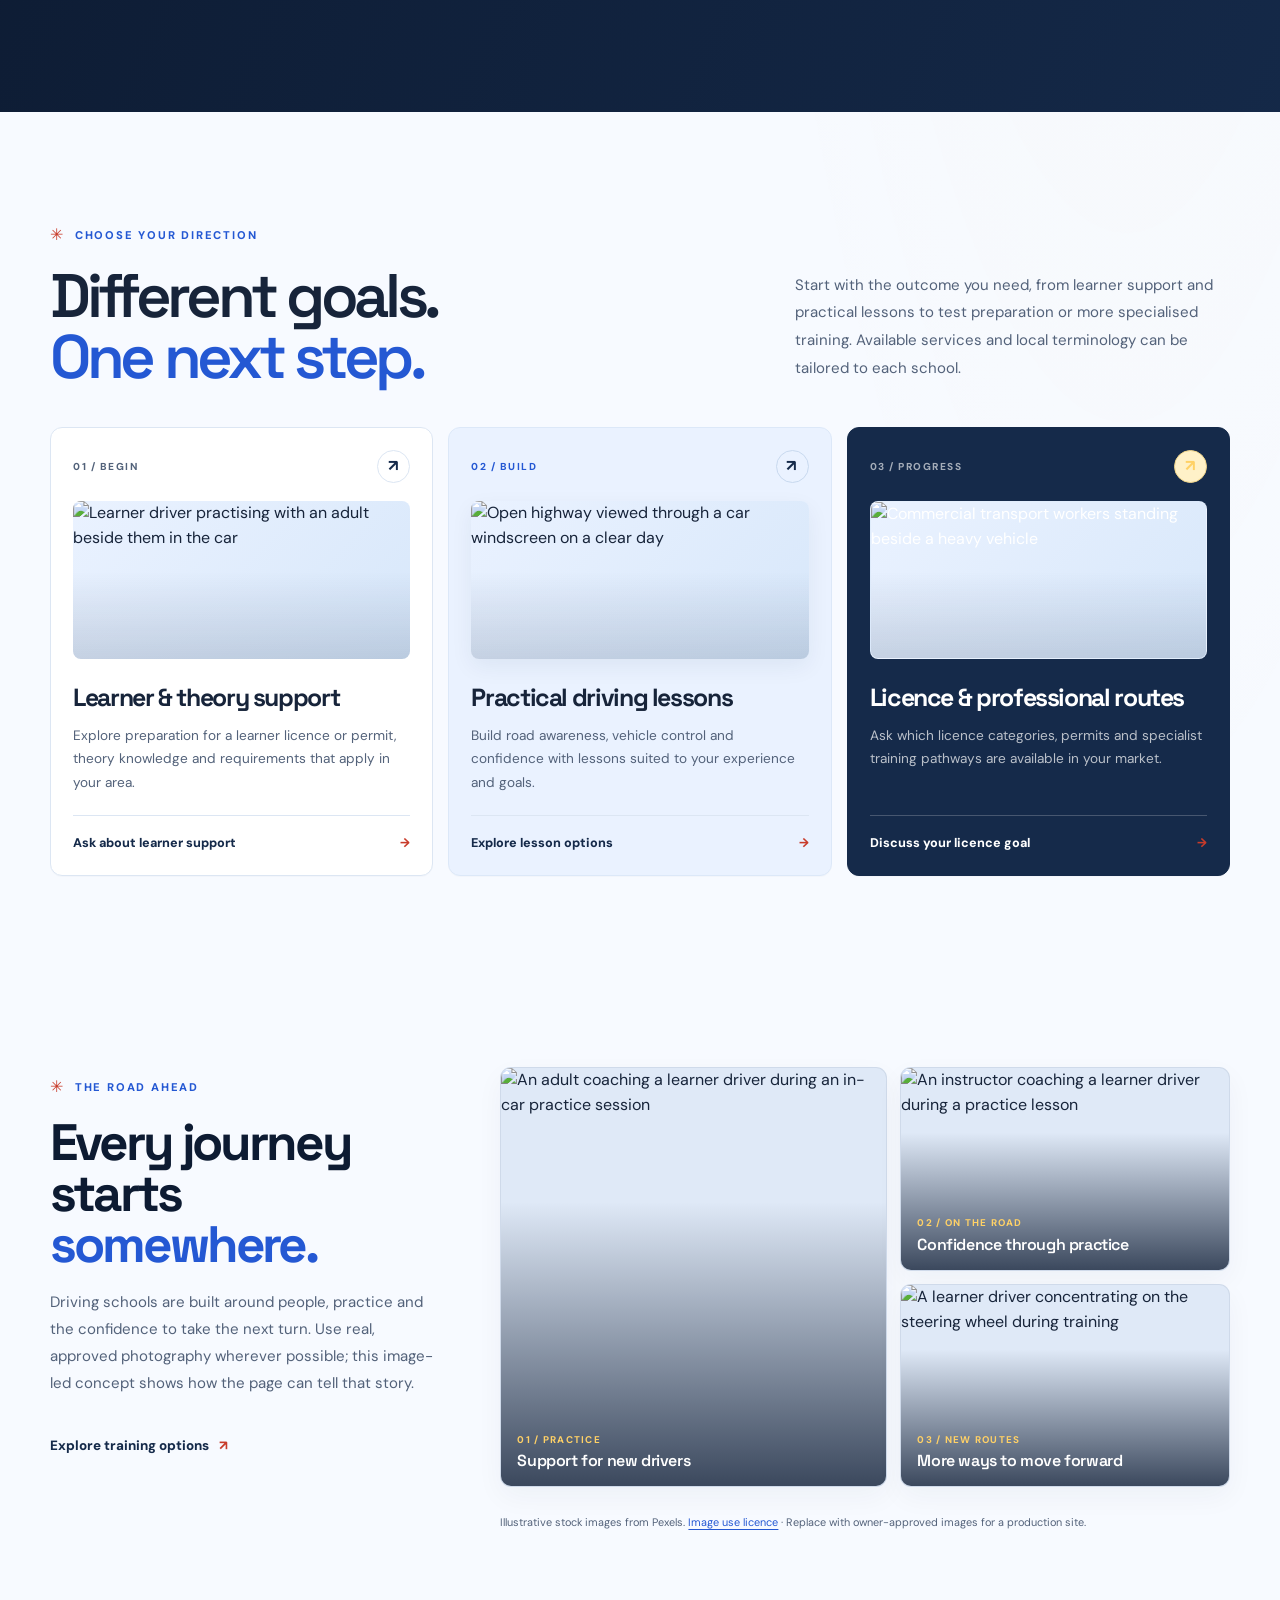
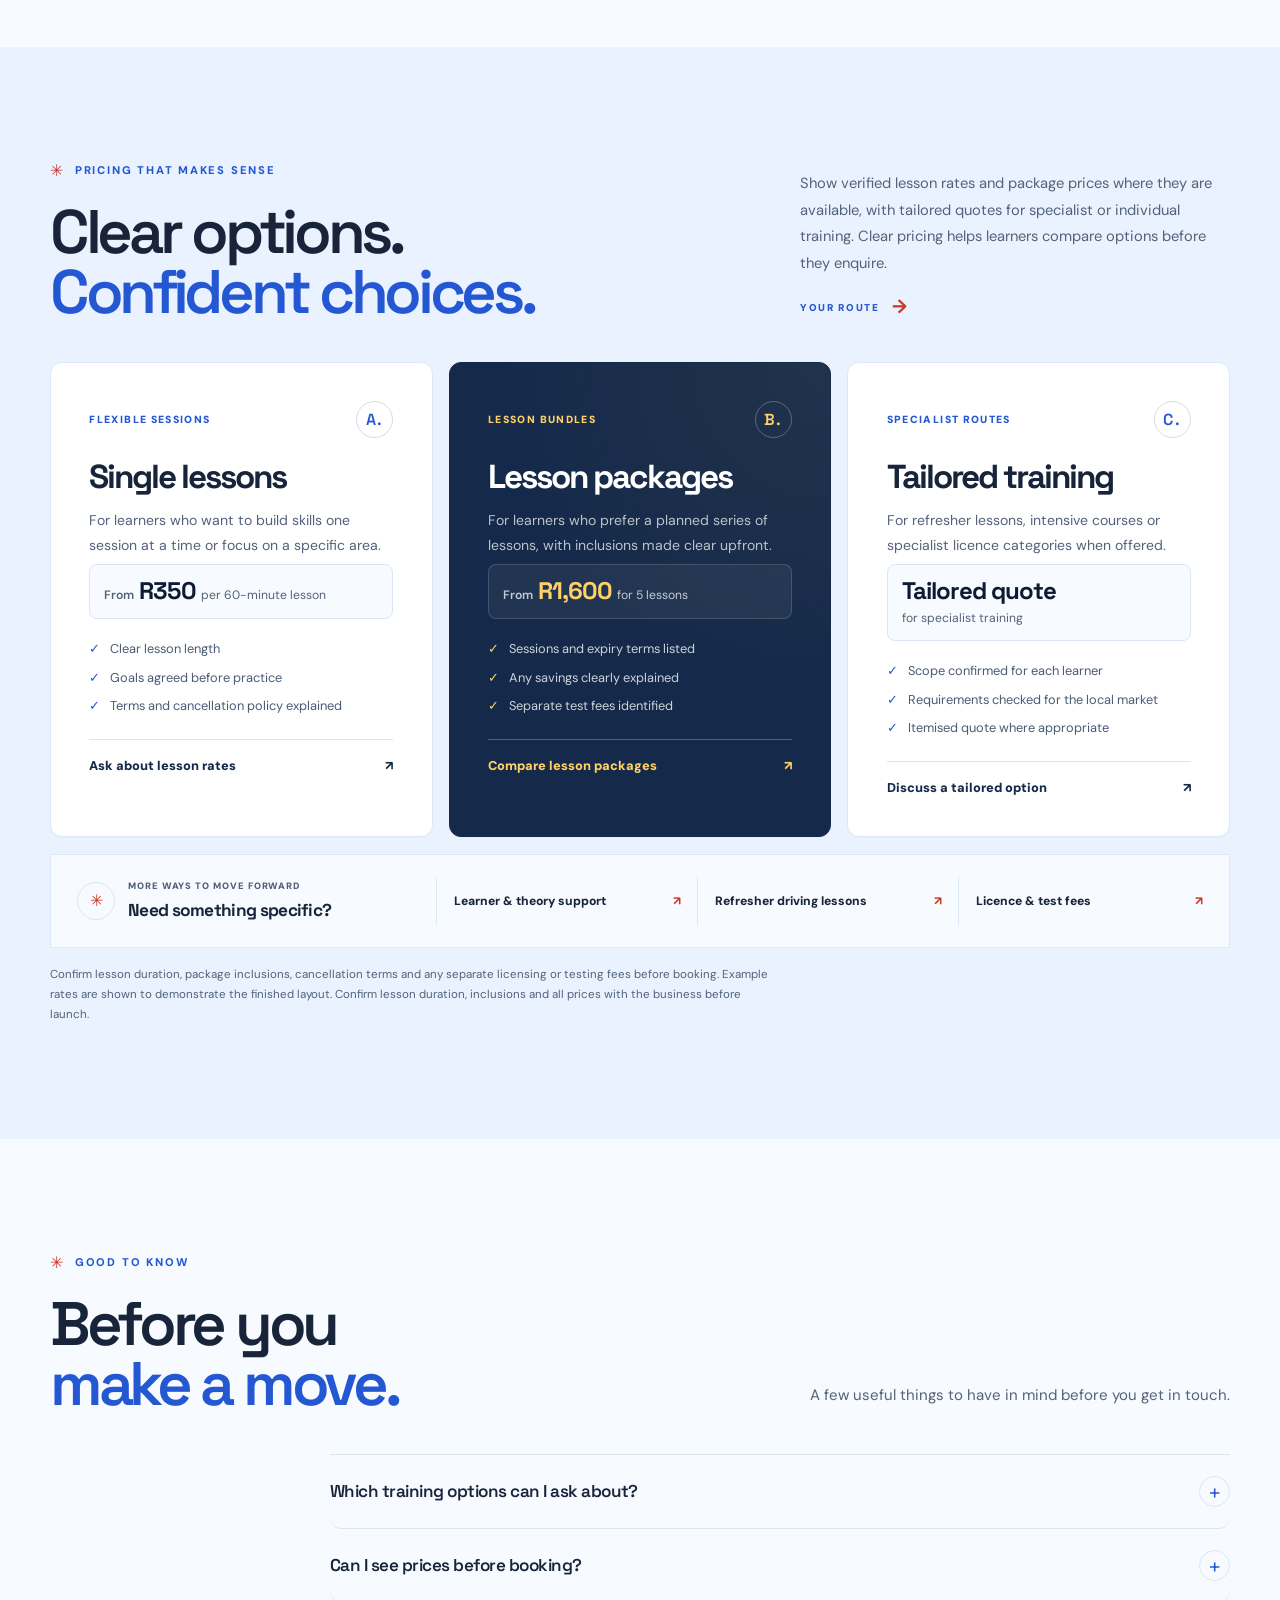
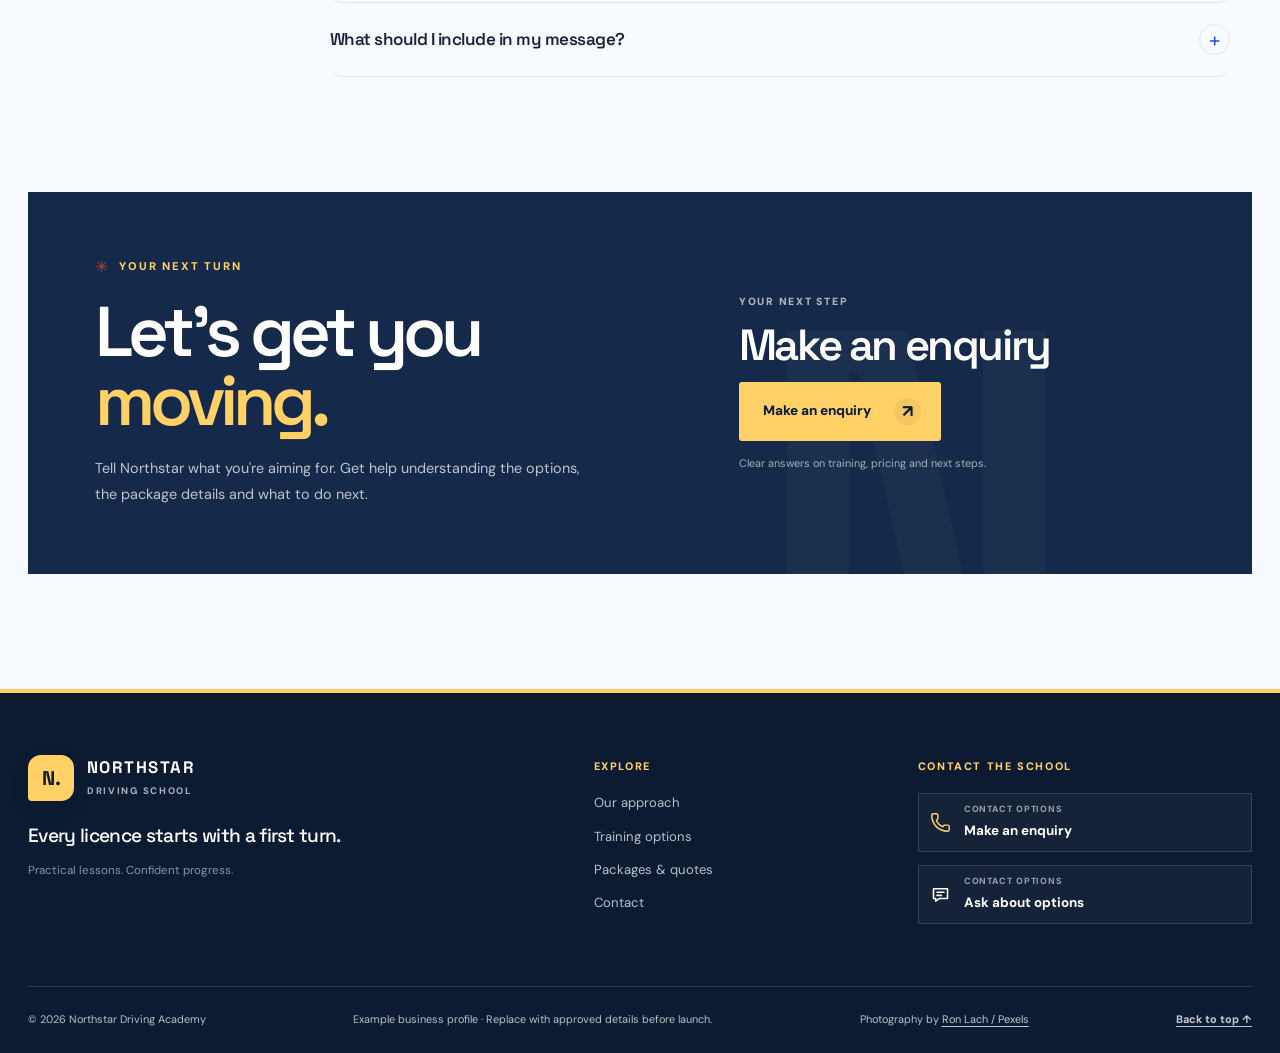
==== commit f2cd0a9f: "Use real learner-driving lesson imagery throughout homepage and load hero refinements" ====
--- a/index.html
+++ b/index.html
@@ -20,6 +20,7 @@
   <link href="https://fonts.googleapis.com/css2?family=DM+Sans:wght@400;500;600;700&family=Space+Grotesk:wght@400;500;600;700&display=swap" rel="stylesheet">
   <link rel="preconnect" href="https://images.pexels.com">
   <link rel="stylesheet" href="styles.css">
+  <link rel="stylesheet" href="homepage-refinements.css">
   <script defer src="script.js"></script>
   <script type="application/ld+json">
   {
@@ -150,8 +151,8 @@
         <p>Driving schools are built around people, practice and the confidence to take the next turn. Use real, approved photography wherever possible; this image-led concept shows how the page can tell that story.</p><a class="text-link" href="services.html">Explore training options <span aria-hidden="true">↗</span></a></div>
       <div class="photo-journal-grid">
         <figure class="photo-journal-card photo-journal-card-lead"><img src="https://images.pexels.com/photos/9518018/pexels-photo-9518018.jpeg?auto=compress&amp;cs=tinysrgb&amp;w=1200" srcset="https://images.pexels.com/photos/9518018/pexels-photo-9518018.jpeg?auto=compress&amp;cs=tinysrgb&amp;w=760 760w, https://images.pexels.com/photos/9518018/pexels-photo-9518018.jpeg?auto=compress&amp;cs=tinysrgb&amp;w=1200 1200w" sizes="(max-width: 760px) calc(100vw - 36px), 37vw" alt="An adult coaching a learner driver during an in-car practice session" width="1200" height="800" loading="lazy" decoding="async"><figcaption><span>01 / PRACTICE</span><strong>Support for new drivers</strong></figcaption></figure>
-        <figure class="photo-journal-card"><img src="https://images.pexels.com/photos/3042415/pexels-photo-3042415.jpeg?auto=compress&amp;cs=tinysrgb&amp;w=1000" srcset="https://images.pexels.com/photos/3042415/pexels-photo-3042415.jpeg?auto=compress&amp;cs=tinysrgb&amp;w=650 650w, https://images.pexels.com/photos/3042415/pexels-photo-3042415.jpeg?auto=compress&amp;cs=tinysrgb&amp;w=1000 1000w" sizes="(max-width: 760px) calc(100vw - 36px), 25vw" alt="A car travelling along a curving road surrounded by green trees" width="1000" height="667" loading="lazy" decoding="async"><figcaption><span>02 / ON THE ROAD</span><strong>Confidence through practice</strong></figcaption></figure>
-        <figure class="photo-journal-card"><img src="https://images.pexels.com/photos/20234936/pexels-photo-20234936.jpeg?auto=compress&amp;cs=tinysrgb&amp;w=1000" srcset="https://images.pexels.com/photos/20234936/pexels-photo-20234936.jpeg?auto=compress&amp;cs=tinysrgb&amp;w=650 650w, https://images.pexels.com/photos/20234936/pexels-photo-20234936.jpeg?auto=compress&amp;cs=tinysrgb&amp;w=1000 1000w" sizes="(max-width: 760px) calc(100vw - 36px), 25vw" alt="A large commercial truck travelling along an open rural road" width="1000" height="667" loading="lazy" decoding="async"><figcaption><span>03 / NEW ROUTES</span><strong>More ways to move forward</strong></figcaption></figure>
+        <figure class="photo-journal-card"><img src="https://images.pexels.com/photos/9518018/pexels-photo-9518018.jpeg?auto=compress&amp;cs=tinysrgb&amp;w=1000" srcset="https://images.pexels.com/photos/9518018/pexels-photo-9518018.jpeg?auto=compress&amp;cs=tinysrgb&amp;w=650 650w, https://images.pexels.com/photos/9518018/pexels-photo-9518018.jpeg?auto=compress&amp;cs=tinysrgb&amp;w=1000 1000w" sizes="(max-width: 760px) calc(100vw - 36px), 25vw" alt="An instructor coaching a learner driver during a practice lesson" width="1000" height="667" loading="lazy" decoding="async"><figcaption><span>02 / ON THE ROAD</span><strong>Confidence through practice</strong></figcaption></figure>
+        <figure class="photo-journal-card"><img src="https://images.pexels.com/photos/9518016/pexels-photo-9518016.jpeg?auto=compress&amp;cs=tinysrgb&amp;w=1000" srcset="https://images.pexels.com/photos/9518016/pexels-photo-9518016.jpeg?auto=compress&amp;cs=tinysrgb&amp;w=650 650w, https://images.pexels.com/photos/9518016/pexels-photo-9518016.jpeg?auto=compress&amp;cs=tinysrgb&amp;w=1000 1000w" sizes="(max-width: 760px) calc(100vw - 36px), 25vw" alt="A learner driver concentrating on the steering wheel during training" width="1000" height="667" loading="lazy" decoding="async"><figcaption><span>03 / NEW ROUTES</span><strong>More ways to move forward</strong></figcaption></figure>
       </div><p class="photo-journal-credit">Illustrative stock images from Pexels. <a href="https://www.pexels.com/license/" target="_blank" rel="noopener noreferrer">Image use licence</a> · Replace with owner-approved images for a production site.</p></section>
 
     <section class="packages-section" id="prices"><div class="packages-inner">
--- a/homepage-refinements.css
+++ b/homepage-refinements.css
@@ -0,0 +1,27 @@
+/* Homepage polish: a soft, authentic lesson photograph behind the hero creates depth without reducing legibility. */
+.home-page .hero {
+  width: 100%;
+  max-width: none;
+  padding-left: max(28px, calc((100% - 1320px) / 2));
+  padding-right: max(28px, calc((100% - 1320px) / 2));
+  background: #f7faff;
+  isolation: isolate;
+}
+.home-page .hero::after {
+  content: "";
+  position: absolute;
+  z-index: -1;
+  inset: 0;
+  background: linear-gradient(90deg, rgba(247,250,255,.98), rgba(247,250,255,.89) 48%, rgba(247,250,255,.78)), url("https://images.pexels.com/photos/9518018/pexels-photo-9518018.jpeg?auto=compress&cs=tinysrgb&w=1800") center 48% / cover no-repeat;
+  pointer-events: none;
+}
+.home-page .hero-copy { padding-top: clamp(18px, 3vw, 42px); padding-bottom: clamp(18px, 3vw, 42px); }
+.home-page .hero-photo-frame { border-radius: 150px 8px 8px 8px; outline: 1px solid rgba(255,255,255,.9); outline-offset: 7px; }
+.home-page .hero-note { display: inline-flex; padding: 9px 13px; border: 1px solid rgba(36,88,211,.14); border-radius: 3px; background: rgba(255,255,255,.84); }
+.home-page .training-card .card-photo { overflow: hidden; }
+.home-page .training-card .card-photo img { object-fit: cover; object-position: center; }
+@media (max-width: 760px) {
+  .home-page .hero { width: 100%; padding: 42px 18px 66px; gap: 34px; }
+  .home-page .hero::after { background: linear-gradient(180deg, rgba(247,250,255,.97), rgba(247,250,255,.86)), url("https://images.pexels.com/photos/9518018/pexels-photo-9518018.jpeg?auto=compress&cs=tinysrgb&w=1000") center / cover no-repeat; }
+  .home-page .hero-photo-frame { border-radius: 100px 7px 7px 7px; }
+}
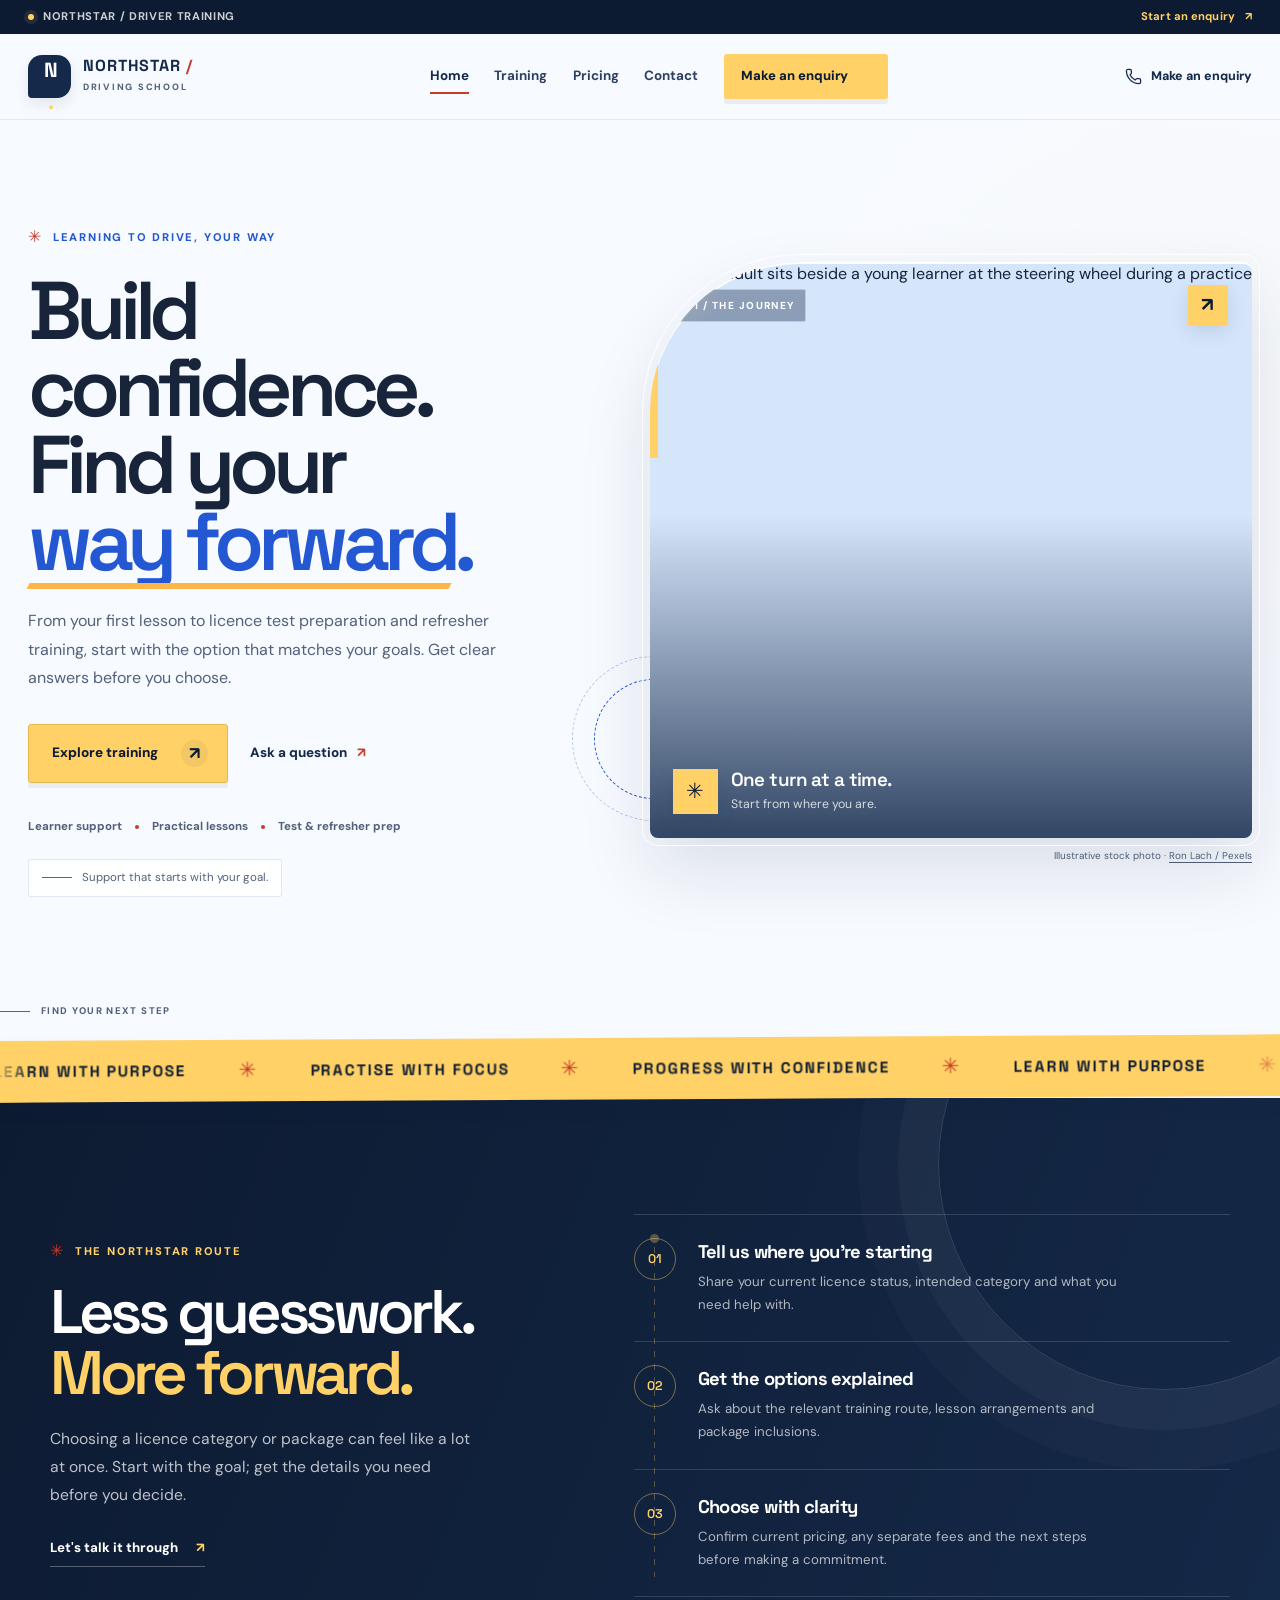
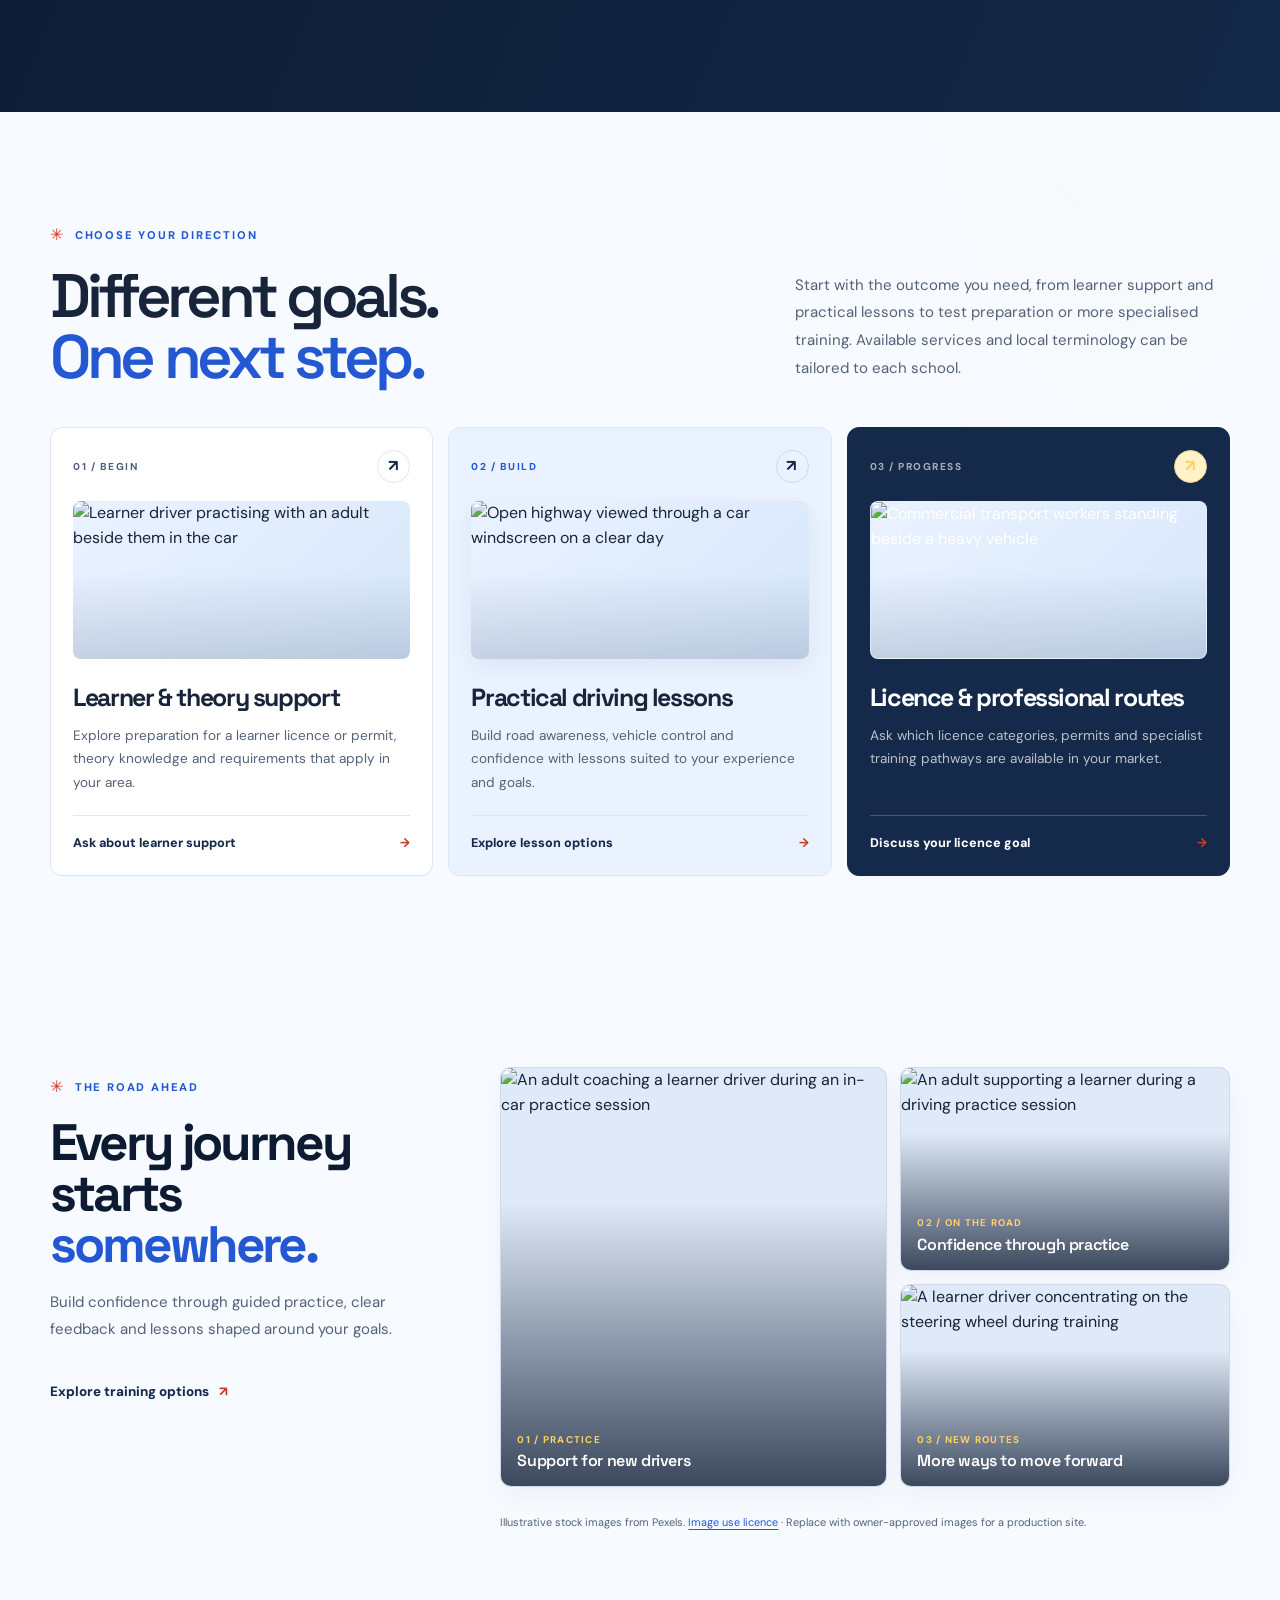
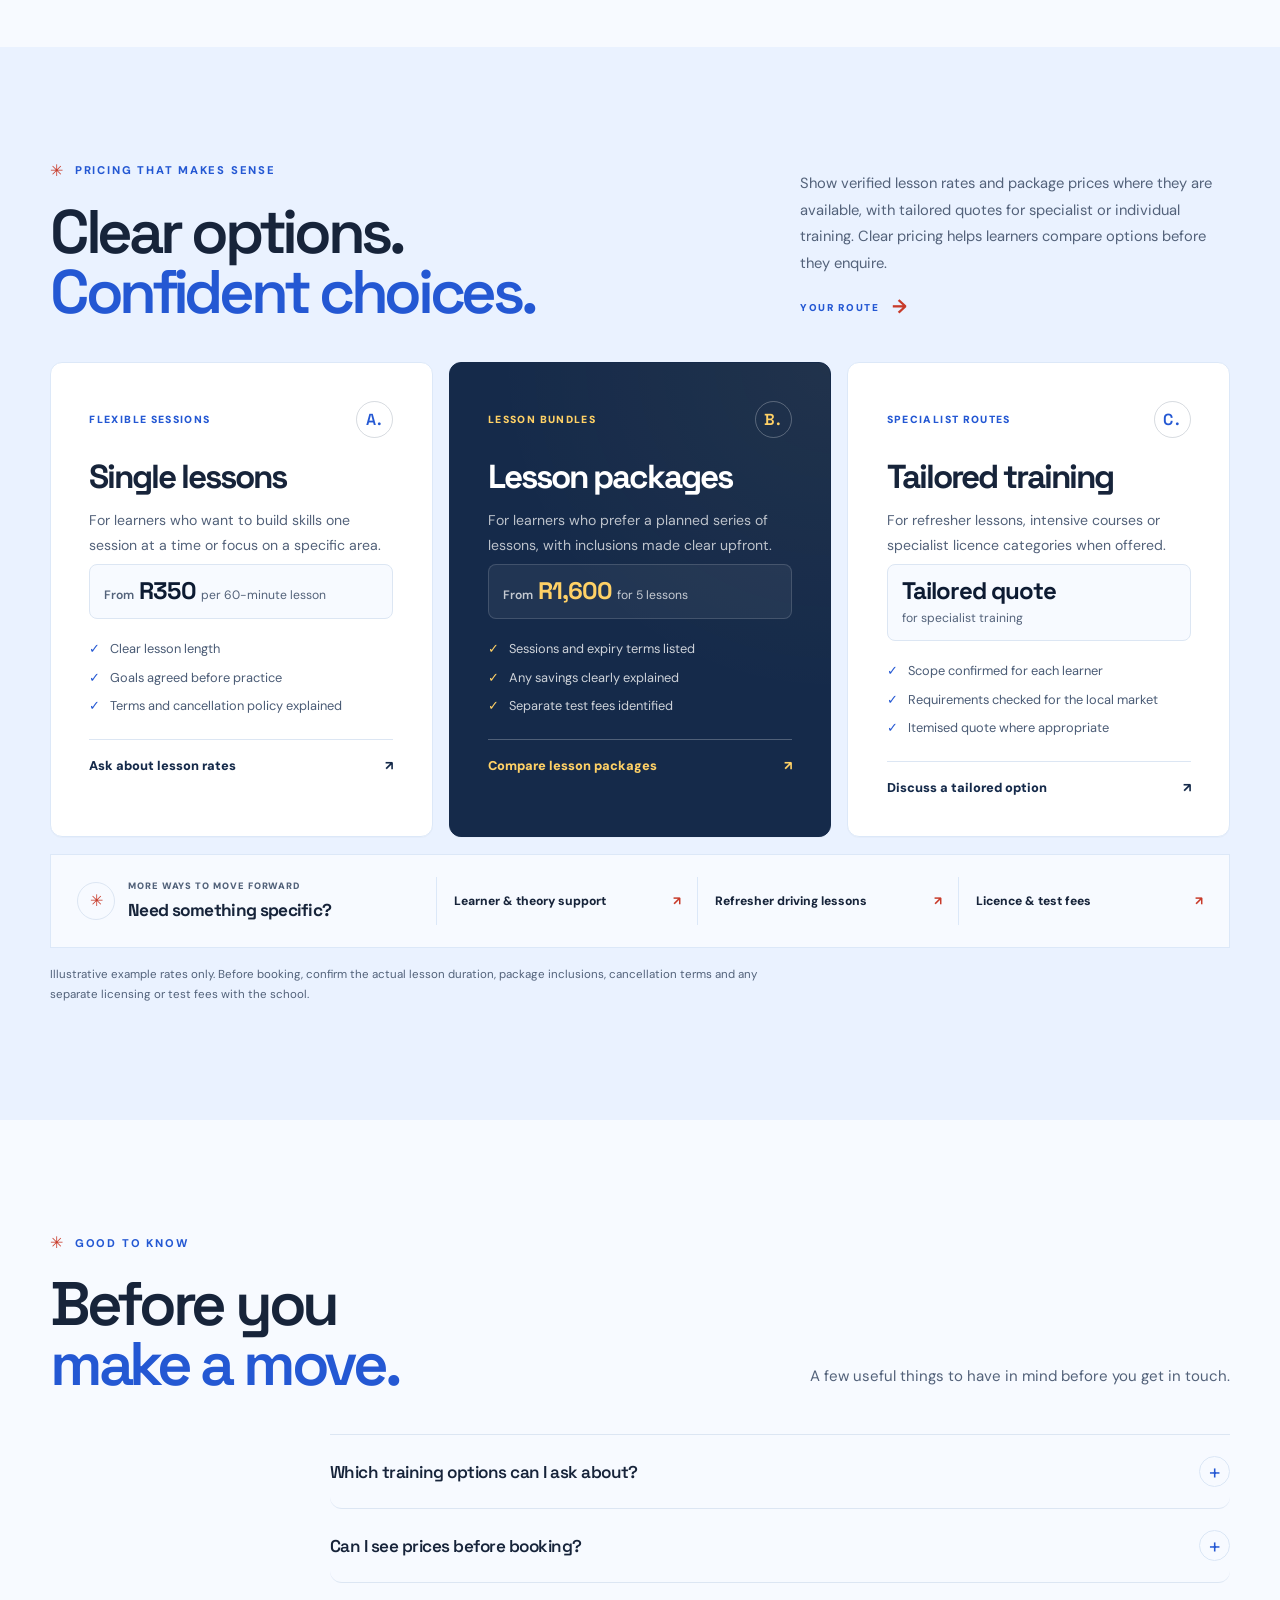
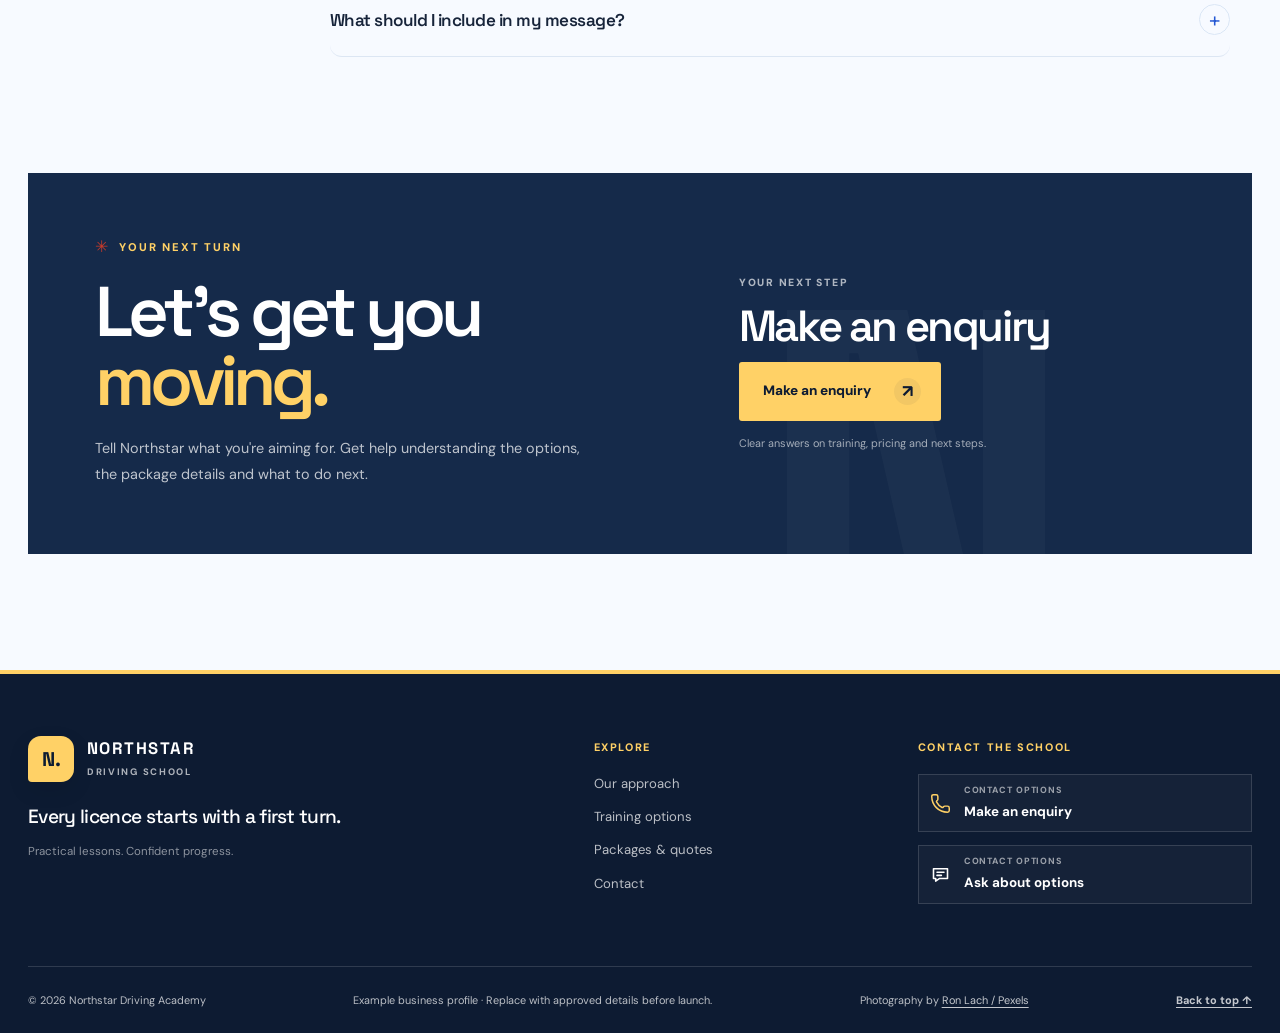
==== commit 6e0575c3: "Refine homepage copy, photo variety and enquiry event naming" ====
--- a/index.html
+++ b/index.html
@@ -35,7 +35,7 @@
   <div class="topline" id="page-top">
     <div class="topline-inner">
       <span class="topline-label"><span class="live-dot" aria-hidden="true"></span> NORTHSTAR / DRIVER TRAINING</span>
-      <a data-event="DEMO_CONTACT_CLICK" href="contact.html#demo-enquiry">Start an enquiry <span aria-hidden="true">↗</span></a>
+      <a data-event="CONTACT_ENQUIRY_CLICK" href="contact.html#demo-enquiry">Start an enquiry <span aria-hidden="true">↗</span></a>
     </div>
   </div>
 
@@ -50,9 +50,9 @@
       <a class="nav-link" href="services.html">Training</a>
       <a class="nav-link" href="index.html#prices">Pricing</a>
       <a class="nav-link" href="contact.html">Contact</a>
-      <a class="nav-cta" data-event="DEMO_CONTACT_CLICK" href="contact.html#demo-enquiry">Make an enquiry <span aria-hidden="true">↗</span></a>
+      <a class="nav-cta" data-event="CONTACT_ENQUIRY_CLICK" href="contact.html#demo-enquiry">Make an enquiry <span aria-hidden="true">↗</span></a>
     </nav>
-    <a class="header-call" data-event="DEMO_CONTACT_CLICK" href="contact.html#demo-enquiry" aria-label="Make an enquiry"><svg viewBox="0 0 24 24" aria-hidden="true" focusable="false"><path d="M13.832 16.568a1 1 0 0 0 1.213-.303l.355-.465A2 2 0 0 1 17 15h3a2 2 0 0 1 2 2v3a2 2 0 0 1-2 2A18 18 0 0 1 2 4a2 2 0 0 1 2-2h3a2 2 0 0 1 2 2v3a2 2 0 0 1-.8 1.6l-.468.351a1 1 0 0 0-.292 1.233 14 14 0 0 0 6.392 6.384"/></svg><span>Make an enquiry</span></a>
+    <a class="header-call" data-event="CONTACT_ENQUIRY_CLICK" href="contact.html#demo-enquiry" aria-label="Make an enquiry"><svg viewBox="0 0 24 24" aria-hidden="true" focusable="false"><path d="M13.832 16.568a1 1 0 0 0 1.213-.303l.355-.465A2 2 0 0 1 17 15h3a2 2 0 0 1 2 2v3a2 2 0 0 1-2 2A18 18 0 0 1 2 4a2 2 0 0 1 2-2h3a2 2 0 0 1 2 2v3a2 2 0 0 1-.8 1.6l-.468.351a1 1 0 0 0-.292 1.233 14 14 0 0 0 6.392 6.384"/></svg><span>Make an enquiry</span></a>
   </header>
 
   <main id="main-content" tabindex="-1">
@@ -63,7 +63,7 @@
         <p class="hero-intro">From your first lesson to licence test preparation and refresher training, start with the option that matches your goals. Get clear answers before you choose.</p>
         <div class="hero-actions">
           <a class="button button-primary button-sunshine" href="#training">Explore training <span class="button-arrow" aria-hidden="true">↗</span></a>
-          <a class="text-link" data-event="DEMO_CONTACT_CLICK" href="contact.html#demo-enquiry">Ask a question <span aria-hidden="true">↗</span></a>
+          <a class="text-link" data-event="CONTACT_ENQUIRY_CLICK" href="contact.html#demo-enquiry">Ask a question <span aria-hidden="true">↗</span></a>
         </div>
         <div class="hero-meta" aria-label="Training categories">
           <span>Learner support</span><i aria-hidden="true"></i>
@@ -138,20 +138,20 @@
       <div class="training-grid">
         <article class="training-card training-card-light"><div class="card-top"><span class="card-number">01 / BEGIN</span><span class="card-arrow" aria-hidden="true">↗</span></div>
           <div class="card-photo card-photo-learner"><img src="https://images.pexels.com/photos/9518016/pexels-photo-9518016.jpeg?auto=compress&amp;cs=tinysrgb&amp;w=900" alt="Learner driver practising with an adult beside them in the car" width="900" height="600" loading="lazy" decoding="async"></div>
-          <h3>Learner &amp; theory support</h3><p>Explore preparation for a learner licence or permit, theory knowledge and requirements that apply in your area.</p><a data-event="DEMO_CONTACT_CLICK" href="contact.html#demo-enquiry">Ask about learner support <span aria-hidden="true">→</span></a></article>
+          <h3>Learner &amp; theory support</h3><p>Explore preparation for a learner licence or permit, theory knowledge and requirements that apply in your area.</p><a data-event="CONTACT_ENQUIRY_CLICK" href="contact.html#demo-enquiry">Ask about learner support <span aria-hidden="true">→</span></a></article>
         <article class="training-card training-card-featured"><div class="card-top"><span class="card-number">02 / BUILD</span><span class="card-arrow" aria-hidden="true">↗</span></div>
           <div class="card-photo card-photo-road"><img src="https://images.pexels.com/photos/1106435/pexels-photo-1106435.jpeg?auto=compress&amp;cs=tinysrgb&amp;w=900" alt="Open highway viewed through a car windscreen on a clear day" width="900" height="600" loading="lazy" decoding="async"></div>
-          <h3>Practical driving lessons</h3><p>Build road awareness, vehicle control and confidence with lessons suited to your experience and goals.</p><a data-event="DEMO_CONTACT_CLICK" href="contact.html#demo-enquiry">Explore lesson options <span aria-hidden="true">→</span></a></article>
+          <h3>Practical driving lessons</h3><p>Build road awareness, vehicle control and confidence with lessons suited to your experience and goals.</p><a data-event="CONTACT_ENQUIRY_CLICK" href="contact.html#demo-enquiry">Explore lesson options <span aria-hidden="true">→</span></a></article>
         <article class="training-card training-card-dark"><div class="card-top"><span class="card-number">03 / PROGRESS</span><span class="card-arrow" aria-hidden="true">↗</span></div>
           <div class="card-photo card-photo-pdp"><img src="https://images.pexels.com/photos/4612683/pexels-photo-4612683.jpeg?auto=compress&amp;cs=tinysrgb&amp;w=900" alt="Commercial transport workers standing beside a heavy vehicle" width="900" height="600" loading="lazy" decoding="async"></div>
-          <h3>Licence &amp; professional routes</h3><p>Ask which licence categories, permits and specialist training pathways are available in your market.</p><a data-event="DEMO_CONTACT_CLICK" href="contact.html#demo-enquiry">Discuss your licence goal <span aria-hidden="true">→</span></a></article>
+          <h3>Licence &amp; professional routes</h3><p>Ask which licence categories, permits and specialist training pathways are available in your market.</p><a data-event="CONTACT_ENQUIRY_CLICK" href="contact.html#demo-enquiry">Discuss your licence goal <span aria-hidden="true">→</span></a></article>
       </div></section>
 <section class="photo-journal section-shell" aria-labelledby="journey-heading">
       <div class="photo-journal-intro"><p class="eyebrow"><span class="eyebrow-mark" aria-hidden="true">✳</span> THE ROAD AHEAD</p><h2 id="journey-heading">Every journey starts<br><span>somewhere.</span></h2>
-        <p>Driving schools are built around people, practice and the confidence to take the next turn. Use real, approved photography wherever possible; this image-led concept shows how the page can tell that story.</p><a class="text-link" href="services.html">Explore training options <span aria-hidden="true">↗</span></a></div>
+        <p>Build confidence through guided practice, clear feedback and lessons shaped around your goals.</p><a class="text-link" href="services.html">Explore training options <span aria-hidden="true">↗</span></a></div>
       <div class="photo-journal-grid">
         <figure class="photo-journal-card photo-journal-card-lead"><img src="https://images.pexels.com/photos/9518018/pexels-photo-9518018.jpeg?auto=compress&amp;cs=tinysrgb&amp;w=1200" srcset="https://images.pexels.com/photos/9518018/pexels-photo-9518018.jpeg?auto=compress&amp;cs=tinysrgb&amp;w=760 760w, https://images.pexels.com/photos/9518018/pexels-photo-9518018.jpeg?auto=compress&amp;cs=tinysrgb&amp;w=1200 1200w" sizes="(max-width: 760px) calc(100vw - 36px), 37vw" alt="An adult coaching a learner driver during an in-car practice session" width="1200" height="800" loading="lazy" decoding="async"><figcaption><span>01 / PRACTICE</span><strong>Support for new drivers</strong></figcaption></figure>
-        <figure class="photo-journal-card"><img src="https://images.pexels.com/photos/9518018/pexels-photo-9518018.jpeg?auto=compress&amp;cs=tinysrgb&amp;w=1000" srcset="https://images.pexels.com/photos/9518018/pexels-photo-9518018.jpeg?auto=compress&amp;cs=tinysrgb&amp;w=650 650w, https://images.pexels.com/photos/9518018/pexels-photo-9518018.jpeg?auto=compress&amp;cs=tinysrgb&amp;w=1000 1000w" sizes="(max-width: 760px) calc(100vw - 36px), 25vw" alt="An instructor coaching a learner driver during a practice lesson" width="1000" height="667" loading="lazy" decoding="async"><figcaption><span>02 / ON THE ROAD</span><strong>Confidence through practice</strong></figcaption></figure>
+        <figure class="photo-journal-card"><img src="https://images.pexels.com/photos/8550826/pexels-photo-8550826.jpeg?auto=compress&amp;cs=tinysrgb&amp;w=1000" srcset="https://images.pexels.com/photos/8550826/pexels-photo-8550826.jpeg?auto=compress&amp;cs=tinysrgb&amp;w=650 650w, https://images.pexels.com/photos/8550826/pexels-photo-8550826.jpeg?auto=compress&amp;cs=tinysrgb&amp;w=1000 1000w" sizes="(max-width: 760px) calc(100vw - 36px), 25vw" alt="An adult supporting a learner during a driving practice session" width="1000" height="667" loading="lazy" decoding="async"><figcaption><span>02 / ON THE ROAD</span><strong>Confidence through practice</strong></figcaption></figure>
         <figure class="photo-journal-card"><img src="https://images.pexels.com/photos/9518016/pexels-photo-9518016.jpeg?auto=compress&amp;cs=tinysrgb&amp;w=1000" srcset="https://images.pexels.com/photos/9518016/pexels-photo-9518016.jpeg?auto=compress&amp;cs=tinysrgb&amp;w=650 650w, https://images.pexels.com/photos/9518016/pexels-photo-9518016.jpeg?auto=compress&amp;cs=tinysrgb&amp;w=1000 1000w" sizes="(max-width: 760px) calc(100vw - 36px), 25vw" alt="A learner driver concentrating on the steering wheel during training" width="1000" height="667" loading="lazy" decoding="async"><figcaption><span>03 / NEW ROUTES</span><strong>More ways to move forward</strong></figcaption></figure>
       </div><p class="photo-journal-credit">Illustrative stock images from Pexels. <a href="https://www.pexels.com/license/" target="_blank" rel="noopener noreferrer">Image use licence</a> · Replace with owner-approved images for a production site.</p></section>
 
@@ -159,11 +159,11 @@
       <div class="section-heading packages-heading"><div><p class="eyebrow"><span class="eyebrow-mark" aria-hidden="true">✳</span> PRICING THAT MAKES SENSE</p><h2>Clear options.<br><span>Confident choices.</span></h2></div>
         <div class="package-heading-side"><p>Show verified lesson rates and package prices where they are available, with tailored quotes for specialist or individual training. Clear pricing helps learners compare options before they enquire.</p><span class="heading-route" aria-hidden="true">YOUR ROUTE <b>→</b></span></div></div>
       <div class="package-grid package-grid-three">
-        <article class="package-card"><div class="package-label"><span>FLEXIBLE SESSIONS</span><span class="package-number">A.</span></div><h3>Single lessons</h3><p>For learners who want to build skills one session at a time or focus on a specific area.</p><p class="package-rate" data-package-price><span class="price-prefix">From</span> <strong data-price-amount>R350</strong> <span data-price-unit>per 60-minute lesson</span></p><ul><li>Clear lesson length</li><li>Goals agreed before practice</li><li>Terms and cancellation policy explained</li></ul><a class="package-link" data-event="DEMO_CONTACT_CLICK" href="contact.html#demo-enquiry">Ask about lesson rates <span aria-hidden="true">↗</span></a></article>
-        <article class="package-card package-card-contrast"><div class="package-label"><span>LESSON BUNDLES</span><span class="package-number">B.</span></div><h3>Lesson packages</h3><p>For learners who prefer a planned series of lessons, with inclusions made clear upfront.</p><p class="package-rate" data-package-price><span class="price-prefix">From</span> <strong data-price-amount>R1,600</strong> <span data-price-unit>for 5 lessons</span></p><ul><li>Sessions and expiry terms listed</li><li>Any savings clearly explained</li><li>Separate test fees identified</li></ul><a class="package-link" data-event="DEMO_CONTACT_CLICK" href="contact.html#demo-enquiry">Compare lesson packages <span aria-hidden="true">↗</span></a></article>
-        <article class="package-card"><div class="package-label"><span>SPECIALIST ROUTES</span><span class="package-number">C.</span></div><h3>Tailored training</h3><p>For refresher lessons, intensive courses or specialist licence categories when offered.</p><p class="package-rate" data-package-price><strong data-price-amount>Tailored quote</strong> <span data-price-unit>for specialist training</span></p><ul><li>Scope confirmed for each learner</li><li>Requirements checked for the local market</li><li>Itemised quote where appropriate</li></ul><a class="package-link" data-event="DEMO_CONTACT_CLICK" href="contact.html#demo-enquiry">Discuss a tailored option <span aria-hidden="true">↗</span></a></article>
+        <article class="package-card"><div class="package-label"><span>FLEXIBLE SESSIONS</span><span class="package-number">A.</span></div><h3>Single lessons</h3><p>For learners who want to build skills one session at a time or focus on a specific area.</p><p class="package-rate" data-package-price><span class="price-prefix">From</span> <strong data-price-amount>R350</strong> <span data-price-unit>per 60-minute lesson</span></p><ul><li>Clear lesson length</li><li>Goals agreed before practice</li><li>Terms and cancellation policy explained</li></ul><a class="package-link" data-event="CONTACT_ENQUIRY_CLICK" href="contact.html#demo-enquiry">Ask about lesson rates <span aria-hidden="true">↗</span></a></article>
+        <article class="package-card package-card-contrast"><div class="package-label"><span>LESSON BUNDLES</span><span class="package-number">B.</span></div><h3>Lesson packages</h3><p>For learners who prefer a planned series of lessons, with inclusions made clear upfront.</p><p class="package-rate" data-package-price><span class="price-prefix">From</span> <strong data-price-amount>R1,600</strong> <span data-price-unit>for 5 lessons</span></p><ul><li>Sessions and expiry terms listed</li><li>Any savings clearly explained</li><li>Separate test fees identified</li></ul><a class="package-link" data-event="CONTACT_ENQUIRY_CLICK" href="contact.html#demo-enquiry">Compare lesson packages <span aria-hidden="true">↗</span></a></article>
+        <article class="package-card"><div class="package-label"><span>SPECIALIST ROUTES</span><span class="package-number">C.</span></div><h3>Tailored training</h3><p>For refresher lessons, intensive courses or specialist licence categories when offered.</p><p class="package-rate" data-package-price><strong data-price-amount>Tailored quote</strong> <span data-price-unit>for specialist training</span></p><ul><li>Scope confirmed for each learner</li><li>Requirements checked for the local market</li><li>Itemised quote where appropriate</li></ul><a class="package-link" data-event="CONTACT_ENQUIRY_CLICK" href="contact.html#demo-enquiry">Discuss a tailored option <span aria-hidden="true">↗</span></a></article>
       </div><div class="extras-panel"><div class="extras-title"><span class="eyebrow-mark" aria-hidden="true">✳</span><div><span class="extra-kicker">MORE WAYS TO MOVE FORWARD</span><h3>Need something specific?</h3></div></div><a class="extra-option" href="services.html"><span>Learner &amp; theory support</span><span aria-hidden="true">↗</span></a><a class="extra-option" href="services.html#lessons"><span>Refresher driving lessons</span><span aria-hidden="true">↗</span></a><a class="extra-option" href="services.html#fees"><span>Licence &amp; test fees</span><span aria-hidden="true">↗</span></a></div>
-      <p class="pricing-note">Confirm lesson duration, package inclusions, cancellation terms and any separate licensing or testing fees before booking. Example rates are shown to demonstrate the finished layout. Confirm lesson duration, inclusions and all prices with the business before launch.</p>
+      <p class="pricing-note">Illustrative example rates only. Before booking, confirm the actual lesson duration, package inclusions, cancellation terms and any separate licensing or test fees with the school.</p>
     </div></section>
 
     <section class="faq-section section-shell" id="questions">
@@ -187,8 +187,8 @@
         </div>
         <div class="contact-action">
           <span class="contact-label">YOUR NEXT STEP</span>
-          <a class="contact-number" data-event="DEMO_CONTACT_CLICK" href="contact.html#demo-enquiry">Make an enquiry</a>
-          <a class="button button-sunshine" data-event="DEMO_CONTACT_CLICK" href="contact.html#demo-enquiry">Make an enquiry <span class="button-arrow" aria-hidden="true">↗</span></a>
+          <a class="contact-number" data-event="CONTACT_ENQUIRY_CLICK" href="contact.html#demo-enquiry">Make an enquiry</a>
+          <a class="button button-sunshine" data-event="CONTACT_ENQUIRY_CLICK" href="contact.html#demo-enquiry">Make an enquiry <span class="button-arrow" aria-hidden="true">↗</span></a>
           <small>Clear answers on training, pricing and next steps.</small>
         </div>
         <span class="contact-graphic" aria-hidden="true">N.</span>
@@ -209,8 +209,8 @@
       </div>
       <div class="footer-column footer-connect">
         <h2>Contact the school</h2>
-        <a class="footer-contact-link" data-event="DEMO_CONTACT_CLICK" href="contact.html#demo-enquiry"><svg viewBox="0 0 24 24" aria-hidden="true" focusable="false"><path d="M13.832 16.568a1 1 0 0 0 1.213-.303l.355-.465A2 2 0 0 1 17 15h3a2 2 0 0 1 2 2v3a2 2 0 0 1-2 2A18 18 0 0 1 2 4a2 2 0 0 1 2-2h3a2 2 0 0 1 2 2v3a2 2 0 0 1-.8 1.6l-.468.351a1 1 0 0 0-.292 1.233 14 14 0 0 0 6.392 6.384"/></svg><span><small>CONTACT OPTIONS</small><strong>Make an enquiry</strong></span></a>
-        <a class="footer-contact-link" data-event="DEMO_CONTACT_CLICK" href="contact.html#demo-enquiry"><svg viewBox="0 0 24 24" aria-hidden="true" focusable="false"><path d="M4 5.5h16v11H11l-4.5 3v-3H4z" fill="none" stroke="currentColor" stroke-width="1.8" stroke-linejoin="round"/><path d="M8 9.5h8M8 13h5" fill="none" stroke="currentColor" stroke-width="1.8" stroke-linecap="round"/></svg><span><small>CONTACT OPTIONS</small><strong>Ask about options</strong></span></a>
+        <a class="footer-contact-link" data-event="CONTACT_ENQUIRY_CLICK" href="contact.html#demo-enquiry"><svg viewBox="0 0 24 24" aria-hidden="true" focusable="false"><path d="M13.832 16.568a1 1 0 0 0 1.213-.303l.355-.465A2 2 0 0 1 17 15h3a2 2 0 0 1 2 2v3a2 2 0 0 1-2 2A18 18 0 0 1 2 4a2 2 0 0 1 2-2h3a2 2 0 0 1 2 2v3a2 2 0 0 1-.8 1.6l-.468.351a1 1 0 0 0-.292 1.233 14 14 0 0 0 6.392 6.384"/></svg><span><small>CONTACT OPTIONS</small><strong>Make an enquiry</strong></span></a>
+        <a class="footer-contact-link" data-event="CONTACT_ENQUIRY_CLICK" href="contact.html#demo-enquiry"><svg viewBox="0 0 24 24" aria-hidden="true" focusable="false"><path d="M4 5.5h16v11H11l-4.5 3v-3H4z" fill="none" stroke="currentColor" stroke-width="1.8" stroke-linejoin="round"/><path d="M8 9.5h8M8 13h5" fill="none" stroke="currentColor" stroke-width="1.8" stroke-linecap="round"/></svg><span><small>CONTACT OPTIONS</small><strong>Ask about options</strong></span></a>
       </div>
     </div>
     <div class="footer-bottom">
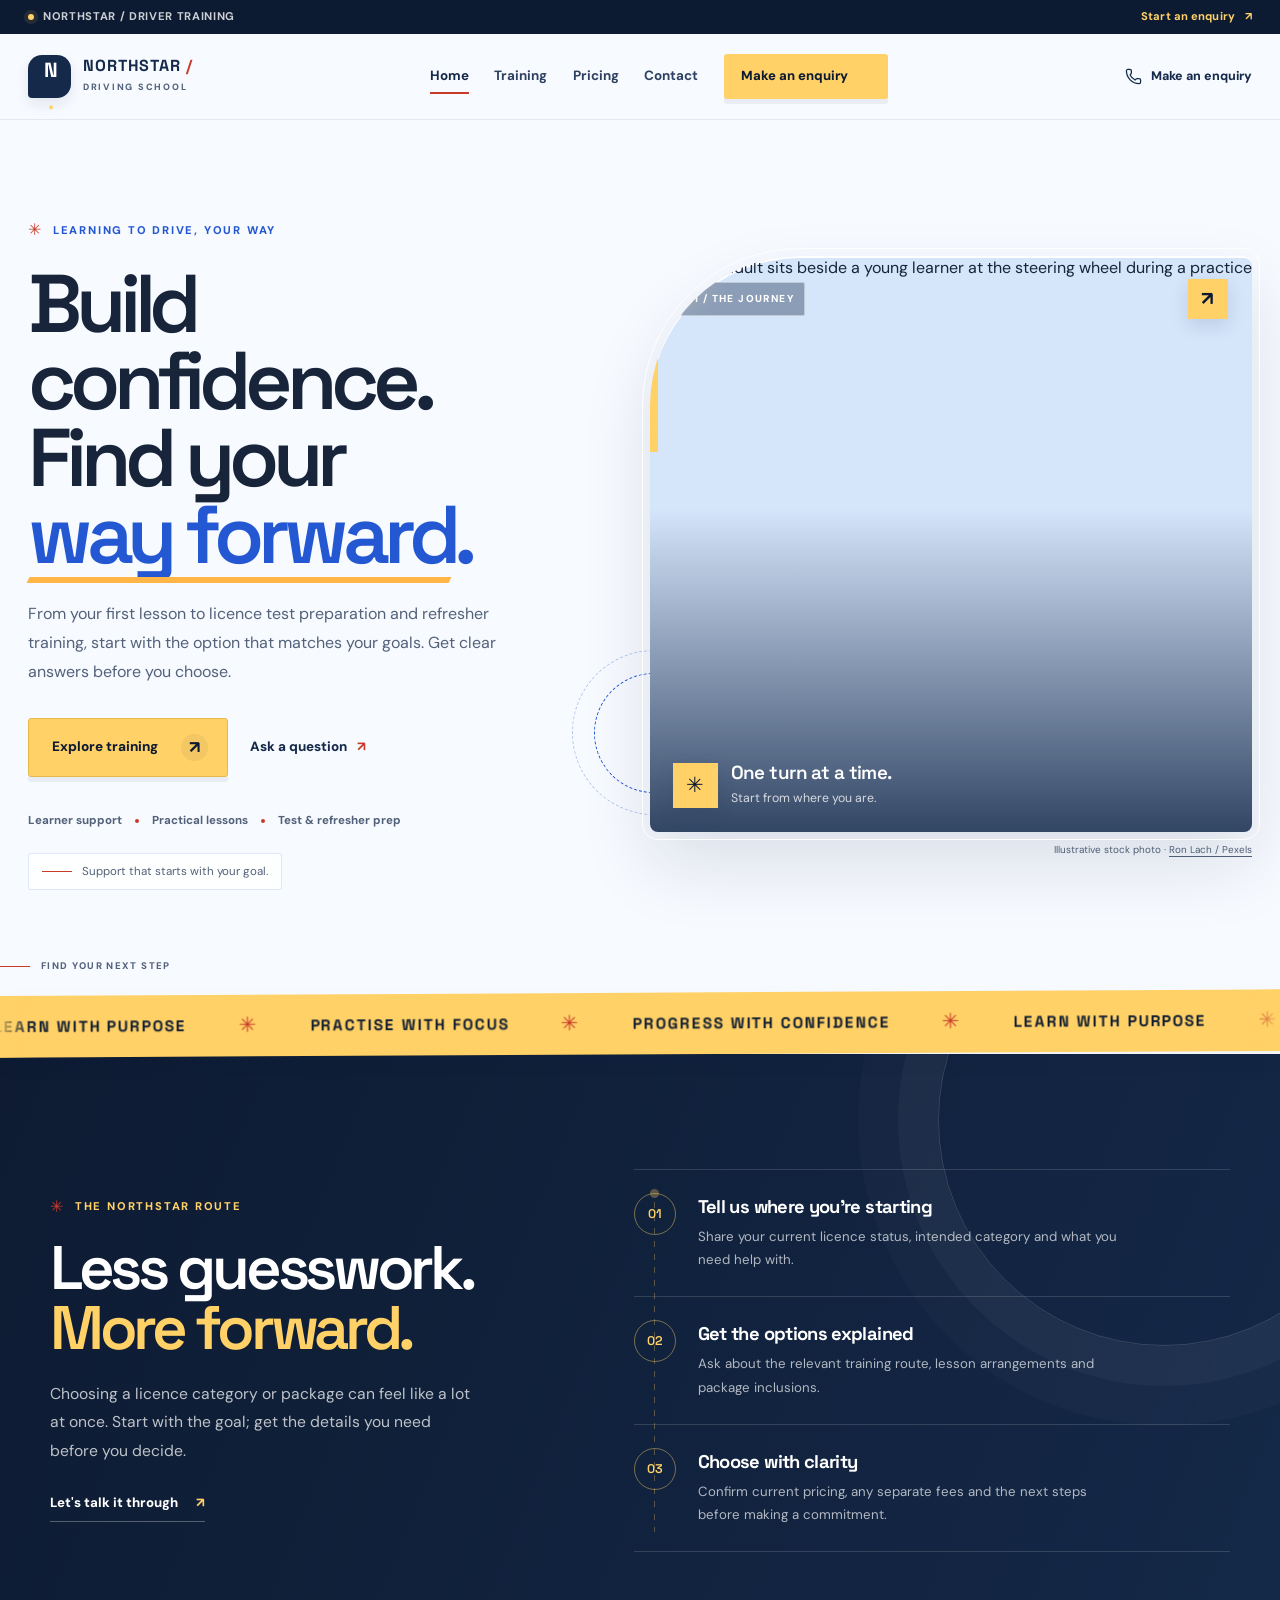
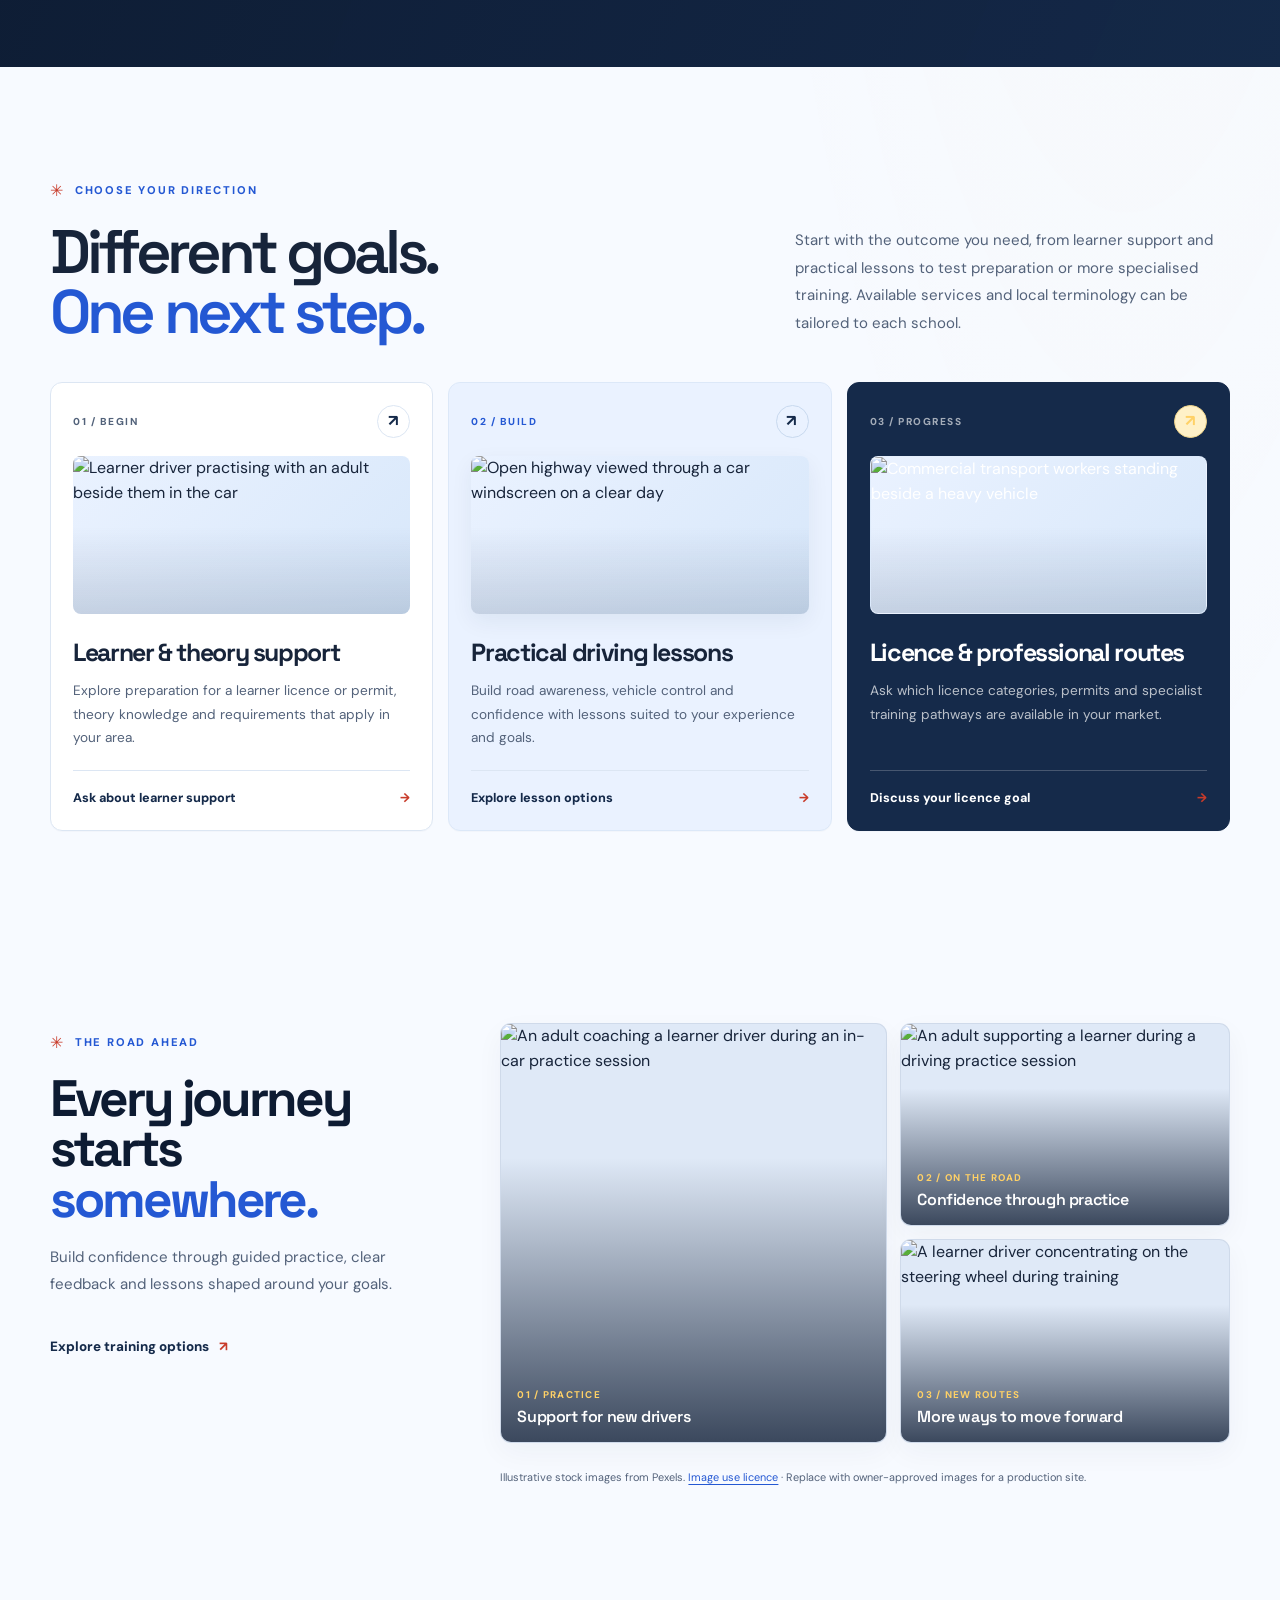
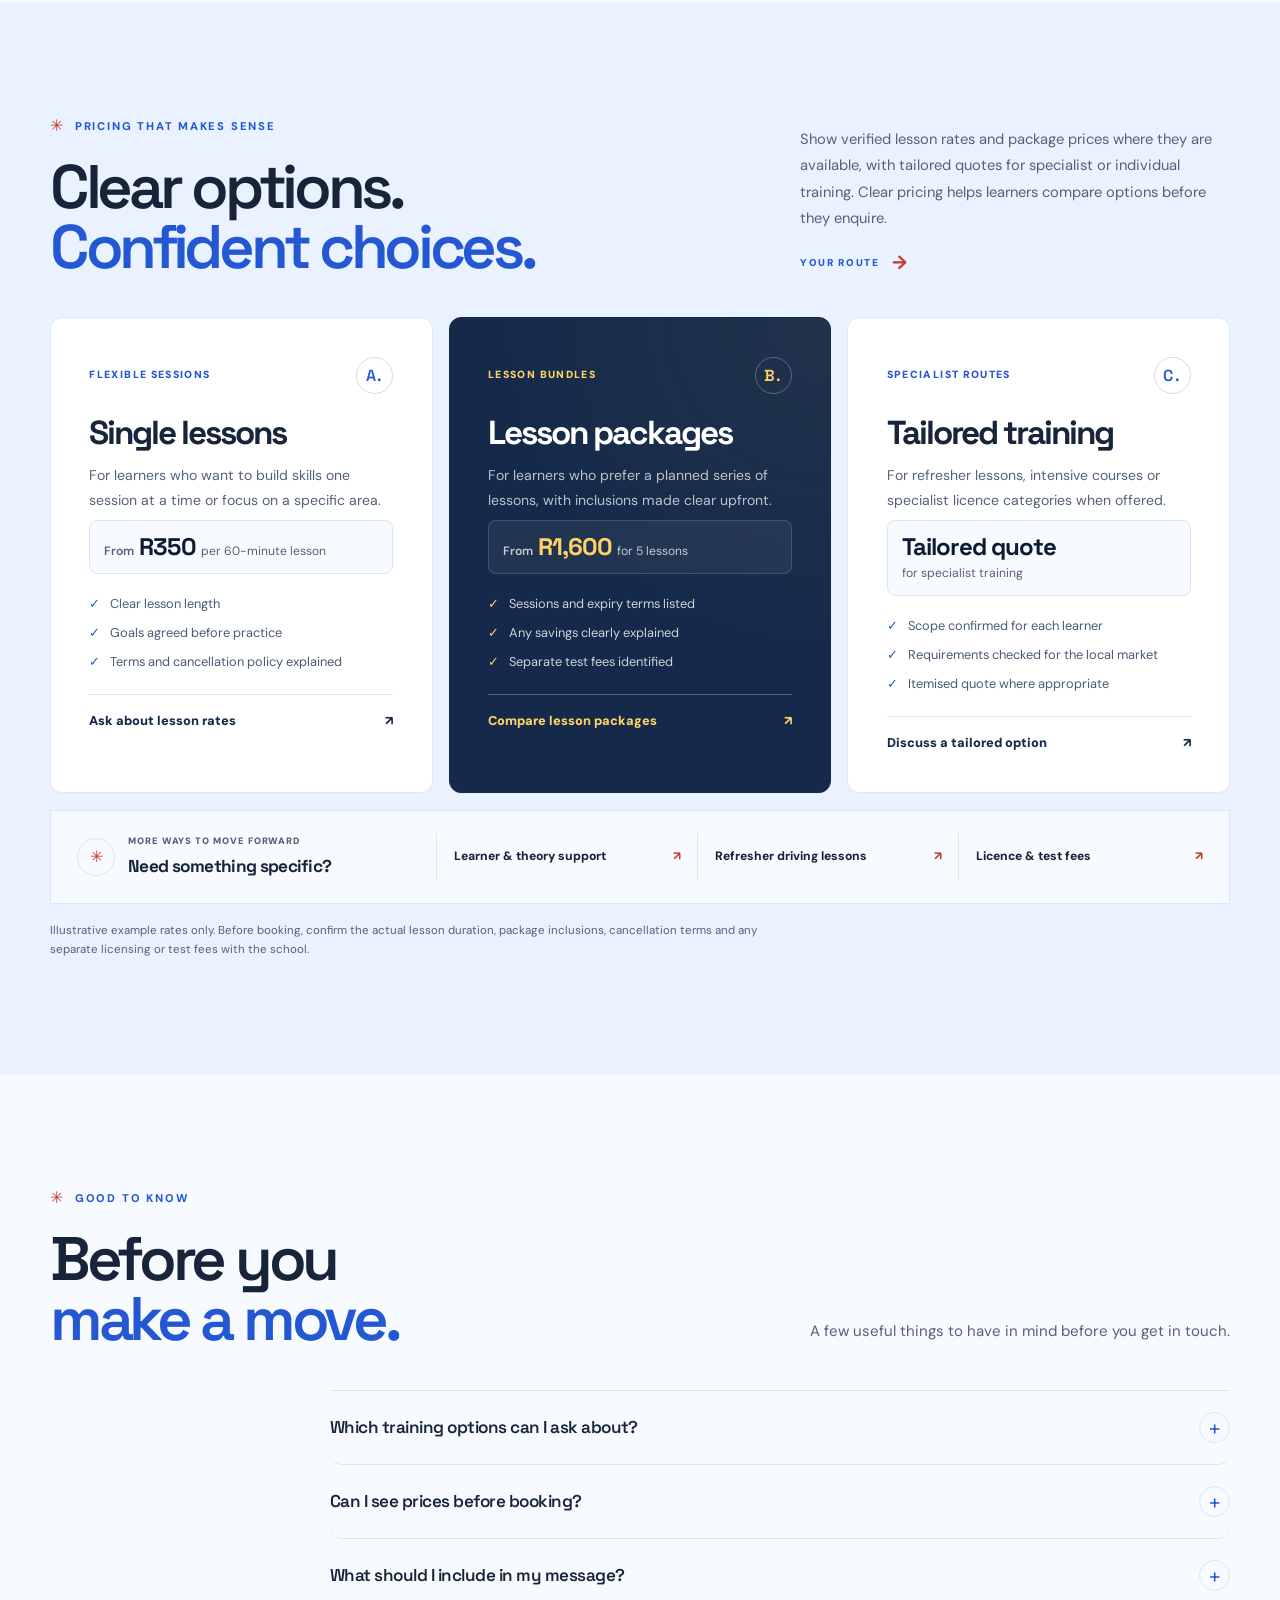
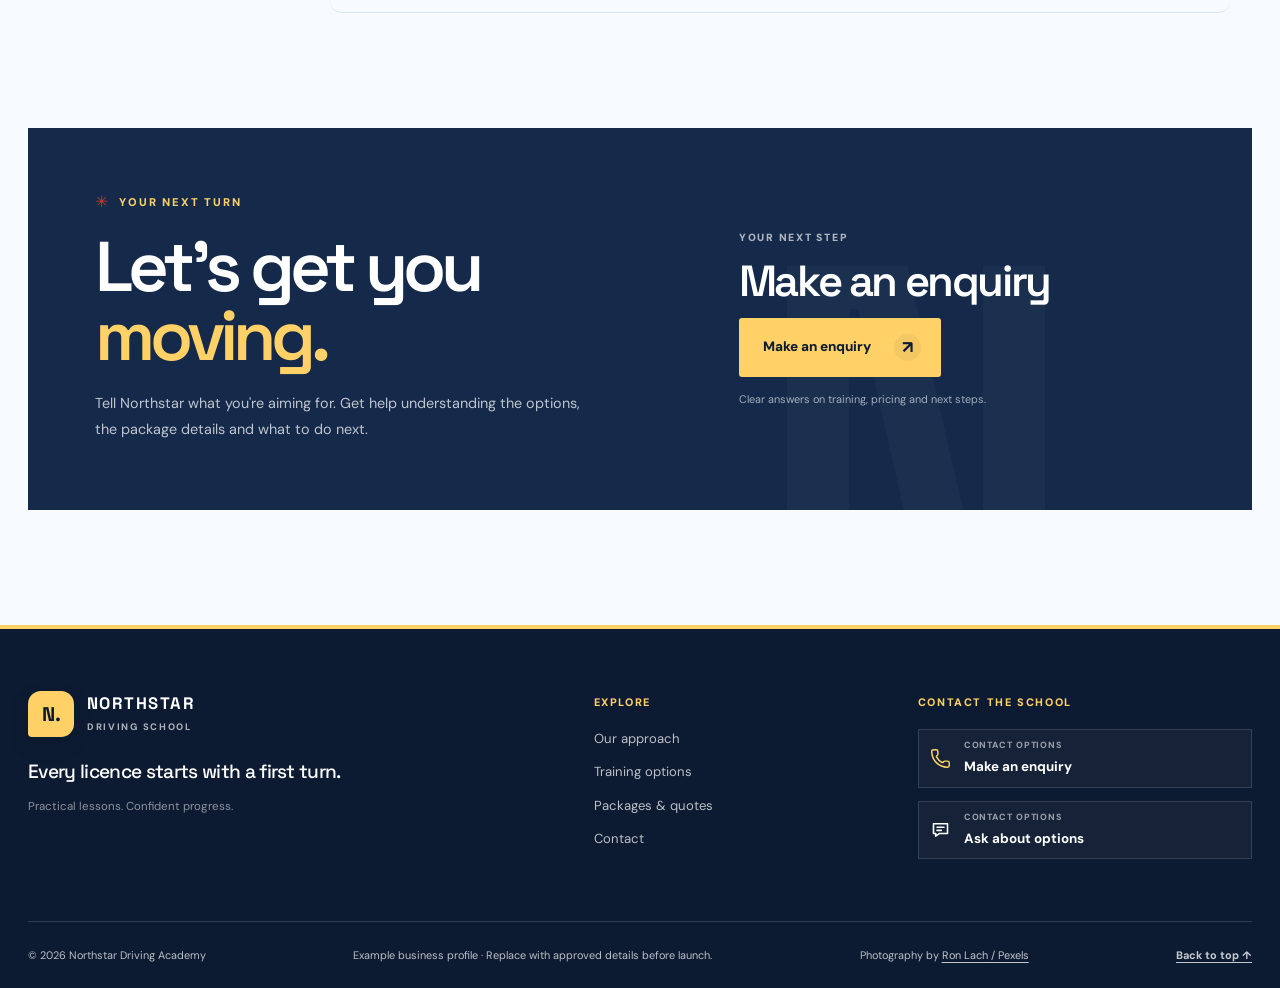
==== commit f40aa934: "Fix pricing-mode metadata per package" ====
--- a/index.html
+++ b/index.html
@@ -159,9 +159,9 @@
       <div class="section-heading packages-heading"><div><p class="eyebrow"><span class="eyebrow-mark" aria-hidden="true">✳</span> PRICING THAT MAKES SENSE</p><h2>Clear options.<br><span>Confident choices.</span></h2></div>
         <div class="package-heading-side"><p>Show verified lesson rates and package prices where they are available, with tailored quotes for specialist or individual training. Clear pricing helps learners compare options before they enquire.</p><span class="heading-route" aria-hidden="true">YOUR ROUTE <b>→</b></span></div></div>
       <div class="package-grid package-grid-three">
-        <article class="package-card"><div class="package-label"><span>FLEXIBLE SESSIONS</span><span class="package-number">A.</span></div><h3>Single lessons</h3><p>For learners who want to build skills one session at a time or focus on a specific area.</p><p class="package-rate" data-package-price><span class="price-prefix">From</span> <strong data-price-amount>R350</strong> <span data-price-unit>per 60-minute lesson</span></p><ul><li>Clear lesson length</li><li>Goals agreed before practice</li><li>Terms and cancellation policy explained</li></ul><a class="package-link" data-event="CONTACT_ENQUIRY_CLICK" href="contact.html#demo-enquiry">Ask about lesson rates <span aria-hidden="true">↗</span></a></article>
-        <article class="package-card package-card-contrast"><div class="package-label"><span>LESSON BUNDLES</span><span class="package-number">B.</span></div><h3>Lesson packages</h3><p>For learners who prefer a planned series of lessons, with inclusions made clear upfront.</p><p class="package-rate" data-package-price><span class="price-prefix">From</span> <strong data-price-amount>R1,600</strong> <span data-price-unit>for 5 lessons</span></p><ul><li>Sessions and expiry terms listed</li><li>Any savings clearly explained</li><li>Separate test fees identified</li></ul><a class="package-link" data-event="CONTACT_ENQUIRY_CLICK" href="contact.html#demo-enquiry">Compare lesson packages <span aria-hidden="true">↗</span></a></article>
-        <article class="package-card"><div class="package-label"><span>SPECIALIST ROUTES</span><span class="package-number">C.</span></div><h3>Tailored training</h3><p>For refresher lessons, intensive courses or specialist licence categories when offered.</p><p class="package-rate" data-package-price><strong data-price-amount>Tailored quote</strong> <span data-price-unit>for specialist training</span></p><ul><li>Scope confirmed for each learner</li><li>Requirements checked for the local market</li><li>Itemised quote where appropriate</li></ul><a class="package-link" data-event="CONTACT_ENQUIRY_CLICK" href="contact.html#demo-enquiry">Discuss a tailored option <span aria-hidden="true">↗</span></a></article>
+        <article class="package-card"><div class="package-label"><span>FLEXIBLE SESSIONS</span><span class="package-number">A.</span></div><h3>Single lessons</h3><p>For learners who want to build skills one session at a time or focus on a specific area.</p><p class="package-rate" data-package-price data-price-mode="published"><span class="price-prefix">From</span> <strong data-price-amount>R350</strong> <span data-price-unit>per 60-minute lesson</span></p><ul><li>Clear lesson length</li><li>Goals agreed before practice</li><li>Terms and cancellation policy explained</li></ul><a class="package-link" data-event="CONTACT_ENQUIRY_CLICK" href="contact.html#demo-enquiry">Ask about lesson rates <span aria-hidden="true">↗</span></a></article>
+        <article class="package-card package-card-contrast"><div class="package-label"><span>LESSON BUNDLES</span><span class="package-number">B.</span></div><h3>Lesson packages</h3><p>For learners who prefer a planned series of lessons, with inclusions made clear upfront.</p><p class="package-rate" data-package-price data-price-mode="published"><span class="price-prefix">From</span> <strong data-price-amount>R1,600</strong> <span data-price-unit>for 5 lessons</span></p><ul><li>Sessions and expiry terms listed</li><li>Any savings clearly explained</li><li>Separate test fees identified</li></ul><a class="package-link" data-event="CONTACT_ENQUIRY_CLICK" href="contact.html#demo-enquiry">Compare lesson packages <span aria-hidden="true">↗</span></a></article>
+        <article class="package-card"><div class="package-label"><span>SPECIALIST ROUTES</span><span class="package-number">C.</span></div><h3>Tailored training</h3><p>For refresher lessons, intensive courses or specialist licence categories when offered.</p><p class="package-rate" data-package-price data-price-mode="quote"><strong data-price-amount>Tailored quote</strong> <span data-price-unit>for specialist training</span></p><ul><li>Scope confirmed for each learner</li><li>Requirements checked for the local market</li><li>Itemised quote where appropriate</li></ul><a class="package-link" data-event="CONTACT_ENQUIRY_CLICK" href="contact.html#demo-enquiry">Discuss a tailored option <span aria-hidden="true">↗</span></a></article>
       </div><div class="extras-panel"><div class="extras-title"><span class="eyebrow-mark" aria-hidden="true">✳</span><div><span class="extra-kicker">MORE WAYS TO MOVE FORWARD</span><h3>Need something specific?</h3></div></div><a class="extra-option" href="services.html"><span>Learner &amp; theory support</span><span aria-hidden="true">↗</span></a><a class="extra-option" href="services.html#lessons"><span>Refresher driving lessons</span><span aria-hidden="true">↗</span></a><a class="extra-option" href="services.html#fees"><span>Licence &amp; test fees</span><span aria-hidden="true">↗</span></a></div>
       <p class="pricing-note">Illustrative example rates only. Before booking, confirm the actual lesson duration, package inclusions, cancellation terms and any separate licensing or test fees with the school.</p>
     </div></section>
--- a/styles.css
+++ b/styles.css
@@ -255,7 +255,7 @@
 .service-detail-grid { display: grid; grid-template-columns: repeat(3, minmax(0, 1fr)); gap: 14px; }
 .service-detail-card { min-height: 275px; padding: 25px; display: flex; flex-direction: column; background: var(--white); border: 1px solid var(--line); transition: transform .25s ease, box-shadow .25s ease; }
 .service-detail-card:hover { transform: translateY(-5px); box-shadow: 0 18px 35px #152a4a0f; }
-.service-card-top { display: flex; align-items: center; justify-content: space-between; gap: 15px; color: #7B6A5D; font-size: .62rem; font-weight: 900; letter-spacing: .14em; }
+.service-card-top { display: flex; align-items: center; justify-content: space-between; gap: 15px; color: var(--cobalt); font-size: .62rem; font-weight: 900; letter-spacing: .14em; }
 .service-card-top > span:last-child { color: var(--coral); font-size: 1rem; }
 .service-detail-card h3 { margin: 32px 0 10px; font-size: 1.45rem; letter-spacing: -.055em; }
 .service-detail-card p { margin: 0 0 23px; color: var(--muted); font-size: .83rem; line-height: 1.78; }
@@ -280,12 +280,18 @@
 .contact-card-emblem { position: absolute; top: 24px; right: 24px; display: grid; place-items: center; width: 47px; height: 47px; background: var(--sunshine); color: var(--navy); font: 700 1.3rem var(--font-display); }
 .contact-direct-card h2 { margin: 32px 0 12px; font-size: 1.8rem; letter-spacing: -.05em; }
 .contact-direct-card > p { color: var(--muted); font-size: .84rem; line-height: 1.75; }
-.direct-number-label { margin-top: 28px; color: #7B6A5D; font-size: .62rem; font-weight: 900; letter-spacing: .14em; }
-.direct-number { display: flex; align-items: center; justify-content: space-between; gap: 12px; margin-top: 8px; color: var(--navy); font: 600 clamp(1.7rem, 2.8vw, 2.4rem)/1.1 var(--font-display); letter-spacing: -.05em; text-decoration: none; }
-.direct-number span { color: var(--coral); font-size: 1.1rem; }
+.direct-number-label { margin-top: 28px; color: var(--cobalt); font-size: .62rem; font-weight: 900; letter-spacing: .14em; }
+.direct-number { display: flex; align-items: center; justify-content: space-between; gap: 12px; min-height: 48px; padding: 8px 0; margin-top: 8px; color: var(--navy); font: 600 clamp(1.35rem, 2.8vw, 2rem)/1.2 var(--font-display); letter-spacing: -.045em; text-decoration: none; }
+.direct-number span[aria-hidden="true"] { color: var(--coral); font-size: 1.1rem; }
 .contact-card-rule { margin-top: 24px; border-top: 1px solid var(--line); }
-.direct-whatsapp { display: flex; align-items: center; justify-content: space-between; gap: 12px; margin-top: 18px; color: var(--cobalt); font-size: .81rem; font-weight: 850; text-decoration: none; }
-.direct-whatsapp span { color: var(--coral); }
+.direct-whatsapp { display: flex; align-items: center; justify-content: space-between; gap: 12px; min-height: 44px; padding: 10px 12px; margin-top: 10px; border: 1px solid var(--line); border-radius: 5px; background: var(--paper); color: var(--cobalt); font-size: .81rem; font-weight: 850; line-height: 1.45; overflow-wrap: anywhere; text-decoration: none; transition: border-color .2s ease, background .2s ease, transform .2s ease; }
+.direct-whatsapp:hover { border-color: #b8cafa; background: var(--paper-2); transform: translateY(-1px); }
+.direct-whatsapp:focus-visible { outline: 3px solid var(--coral); outline-offset: 3px; }
+.direct-whatsapp span[aria-hidden="true"] { color: var(--coral); }
+.contact-direct-card [hidden] { display: none !important; }
+.contact-config-status { margin: 18px 0 0; padding: 13px 14px; border-left: 3px solid var(--sunshine); background: var(--paper); color: var(--muted); font-size: .82rem; line-height: 1.7; }
+.direct-number { overflow-wrap: anywhere; }
+.direct-email { overflow-wrap: anywhere; }
 .message-guide { padding-top: 18px; }
 .message-guide-grid { display: grid; grid-template-columns: repeat(3, minmax(0, 1fr)); gap: 14px; }
 .message-guide-grid article { padding: 25px; border-top: 2px solid var(--coral); background: var(--white); }
@@ -663,7 +669,7 @@
 .card-photo { background: linear-gradient(135deg, #eaf2ff, #d7e7fa); }
 .package-card-contrast { background-image: radial-gradient(circle at 100% 0, #ffd1660D, transparent 55%); }
 .contact-direct-card { transition: transform .35s var(--ease-out), box-shadow .35s var(--ease-out), border-color .35s ease; }
-.contact-direct-card:hover { transform: translateY(-3px); border-color: #DCC5AE; box-shadow: 18px 20px 0 #e3edfa; }
+.contact-direct-card:hover { transform: translateY(-3px); border-color: #c7d8ee; box-shadow: 18px 20px 0 #e3edfa; }
 .route-circle { animation: route-settle 9s ease-in-out infinite; }
 @keyframes route-settle {
   0%, 100% { transform: translateY(0) rotate(-7deg); }
--- a/homepage-refinements.css
+++ b/homepage-refinements.css
@@ -1,9 +1,8 @@
-/* Homepage polish: a soft, authentic lesson photograph behind the hero creates depth without reducing legibility. */
+/* Homepage refinements: relevant photography, clear contrast, responsive rhythm and restrained motion. */
 .home-page .hero {
   width: 100%;
   max-width: none;
-  padding-left: max(28px, calc((100% - 1320px) / 2));
-  padding-right: max(28px, calc((100% - 1320px) / 2));
+  padding: clamp(34px, 5vw, 76px) max(28px, calc((100% - 1320px) / 2));
   background: #f7faff;
   isolation: isolate;
 }
@@ -12,16 +11,57 @@
   position: absolute;
   z-index: -1;
   inset: 0;
-  background: linear-gradient(90deg, rgba(247,250,255,.98), rgba(247,250,255,.89) 48%, rgba(247,250,255,.78)), url("https://images.pexels.com/photos/9518018/pexels-photo-9518018.jpeg?auto=compress&cs=tinysrgb&w=1800") center 48% / cover no-repeat;
+  background-color: #f7faff;
+  background-image:
+    linear-gradient(90deg, rgba(247,250,255,.96) 0%, rgba(247,250,255,.88) 46%, rgba(247,250,255,.70) 100%),
+    url("https://images.pexels.com/photos/9518018/pexels-photo-9518018.jpeg?auto=compress&cs=tinysrgb&w=1500");
+  background-position: center, center 48%;
+  background-size: cover;
+  background-repeat: no-repeat;
   pointer-events: none;
 }
-.home-page .hero-copy { padding-top: clamp(18px, 3vw, 42px); padding-bottom: clamp(18px, 3vw, 42px); }
-.home-page .hero-photo-frame { border-radius: 150px 8px 8px 8px; outline: 1px solid rgba(255,255,255,.9); outline-offset: 7px; }
-.home-page .hero-note { display: inline-flex; padding: 9px 13px; border: 1px solid rgba(36,88,211,.14); border-radius: 3px; background: rgba(255,255,255,.84); }
+.home-page .hero-copy {
+  padding-top: clamp(18px, 3vw, 42px);
+  padding-bottom: clamp(18px, 3vw, 42px);
+}
+.home-page .hero-photo-frame {
+  border-radius: 150px 8px 8px 8px;
+  outline: 1px solid rgba(255,255,255,.9);
+  outline-offset: 7px;
+}
+.home-page .hero-note {
+  display: inline-flex;
+  padding: 9px 13px;
+  border: 1px solid rgba(36,88,211,.14);
+  border-radius: 3px;
+  background: rgba(255,255,255,.84);
+}
 .home-page .training-card .card-photo { overflow: hidden; }
-.home-page .training-card .card-photo img { object-fit: cover; object-position: center; }
+.home-page .training-card .card-photo img {
+  width: 100%;
+  height: 100%;
+  object-fit: cover;
+  object-position: center;
+}
+.home-page .photo-journal-card img {
+  transition: transform .55s cubic-bezier(.2,.7,.1,1);
+}
+@media (hover: hover) and (prefers-reduced-motion: no-preference) {
+  .home-page .photo-journal-card:hover img { transform: scale(1.035); }
+}
 @media (max-width: 760px) {
-  .home-page .hero { width: 100%; padding: 42px 18px 66px; gap: 34px; }
-  .home-page .hero::after { background: linear-gradient(180deg, rgba(247,250,255,.97), rgba(247,250,255,.86)), url("https://images.pexels.com/photos/9518018/pexels-photo-9518018.jpeg?auto=compress&cs=tinysrgb&w=1000") center / cover no-repeat; }
+  .home-page .hero {
+    padding: 32px 18px 48px;
+    gap: 34px;
+  }
+  .home-page .hero::after {
+    background-image:
+      linear-gradient(180deg, rgba(247,250,255,.97) 0%, rgba(247,250,255,.86) 100%),
+      url("https://images.pexels.com/photos/9518018/pexels-photo-9518018.jpeg?auto=compress&cs=tinysrgb&w=850");
+    background-position: center, center 45%;
+  }
   .home-page .hero-photo-frame { border-radius: 100px 7px 7px 7px; }
-}+}
+@media (prefers-reduced-motion: reduce) {
+  .home-page .photo-journal-card img { transition: none; }
+}
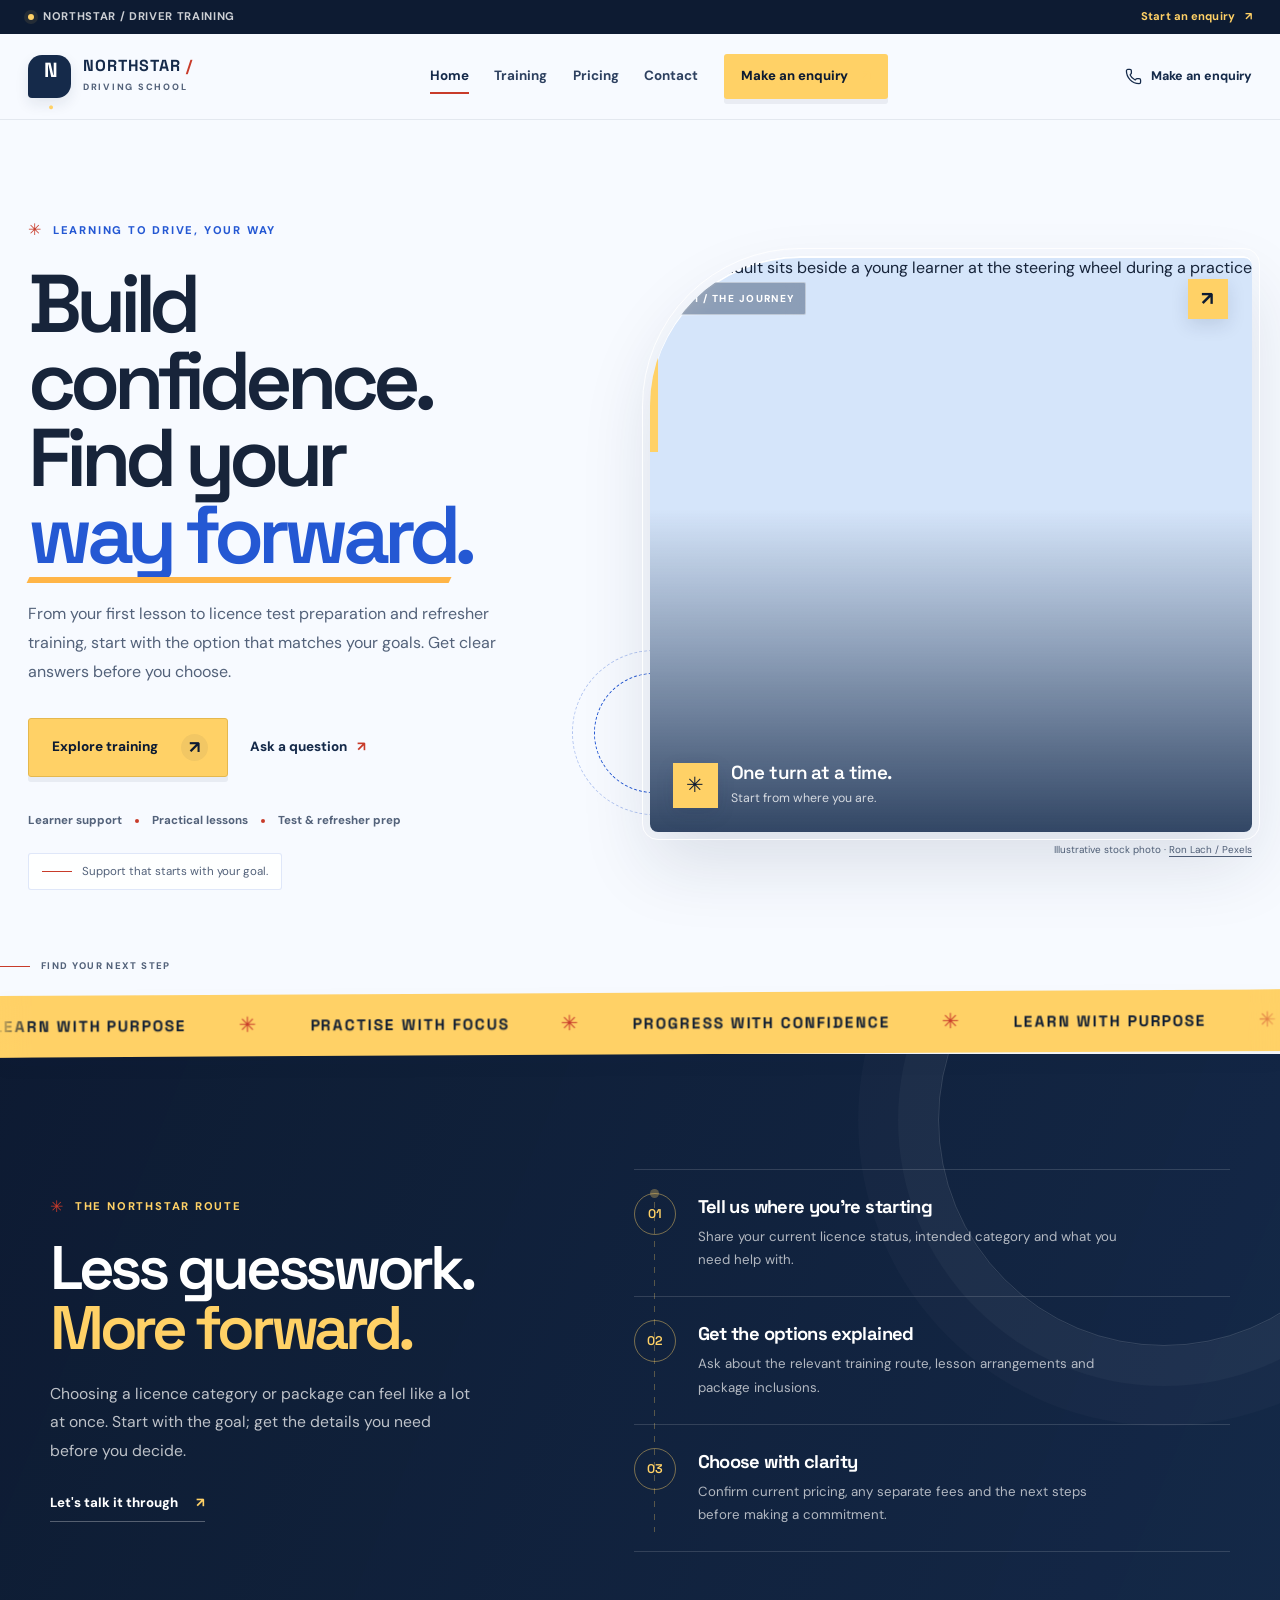
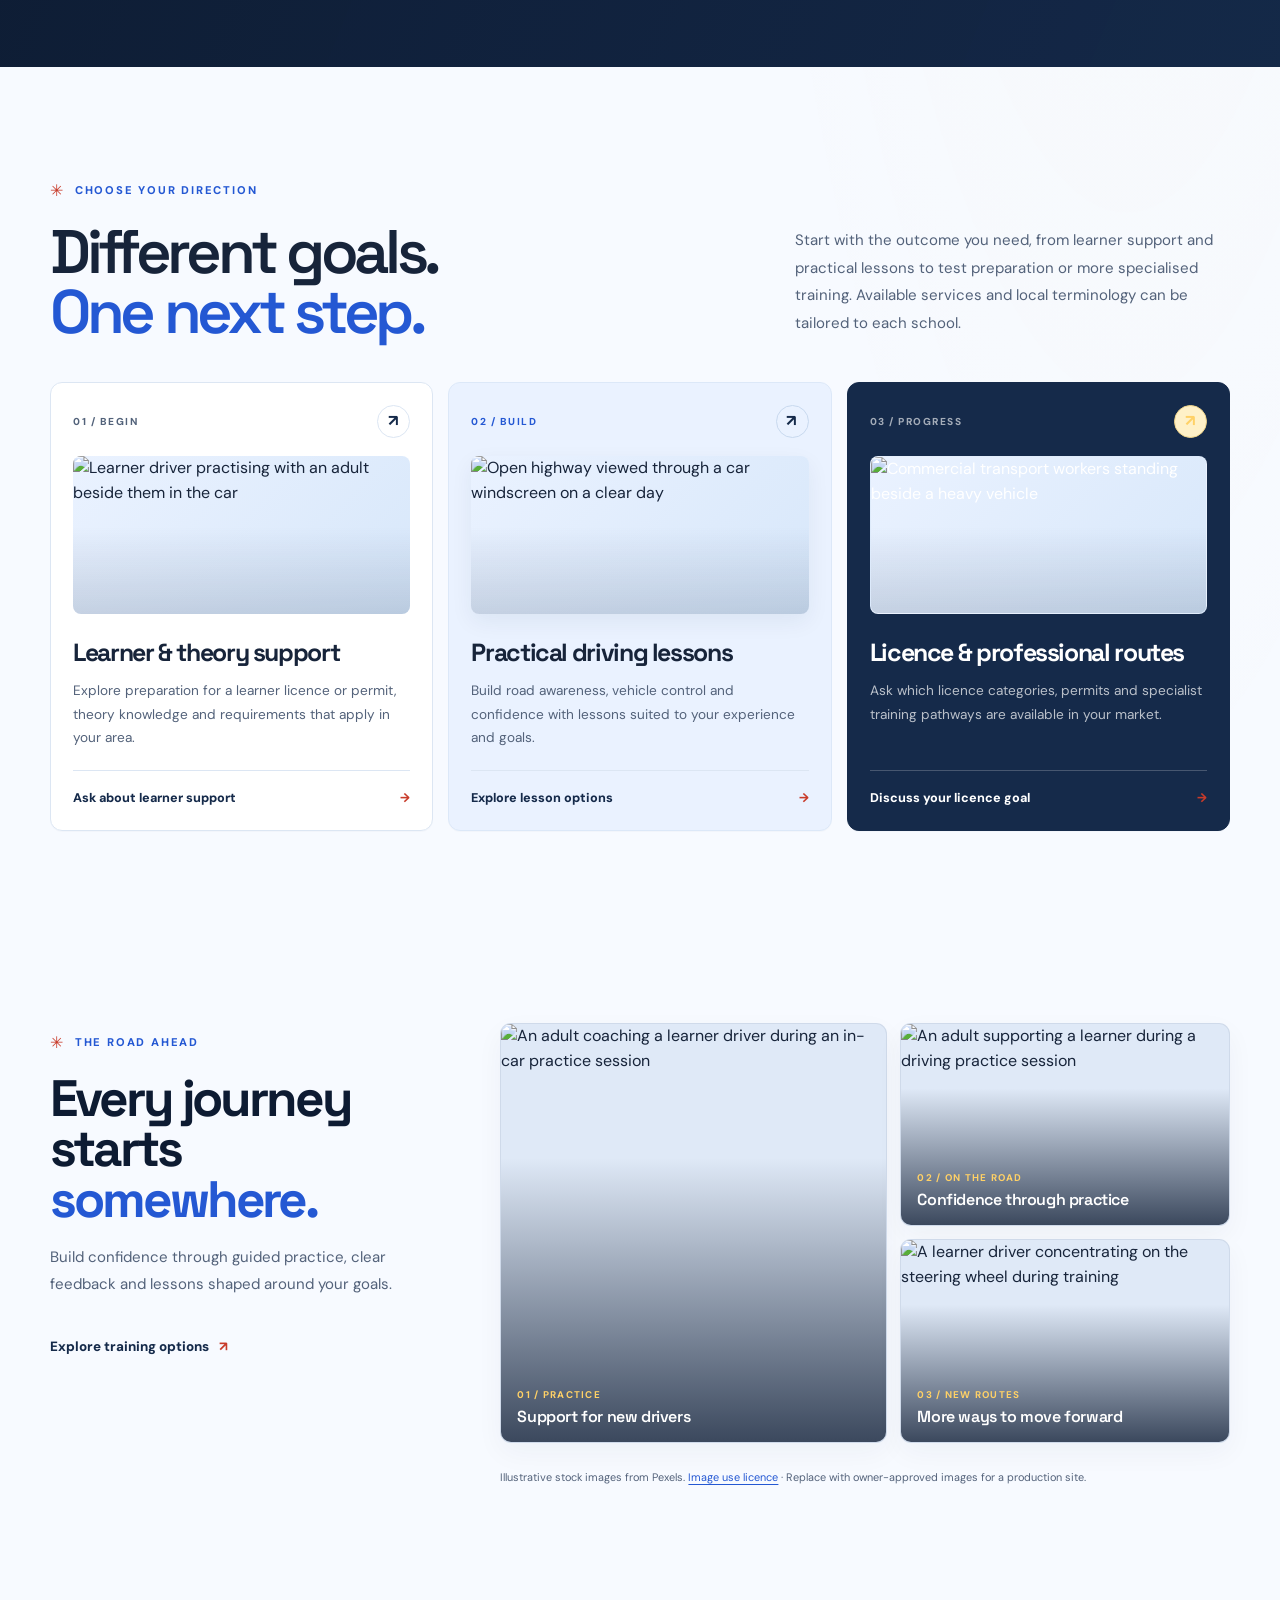
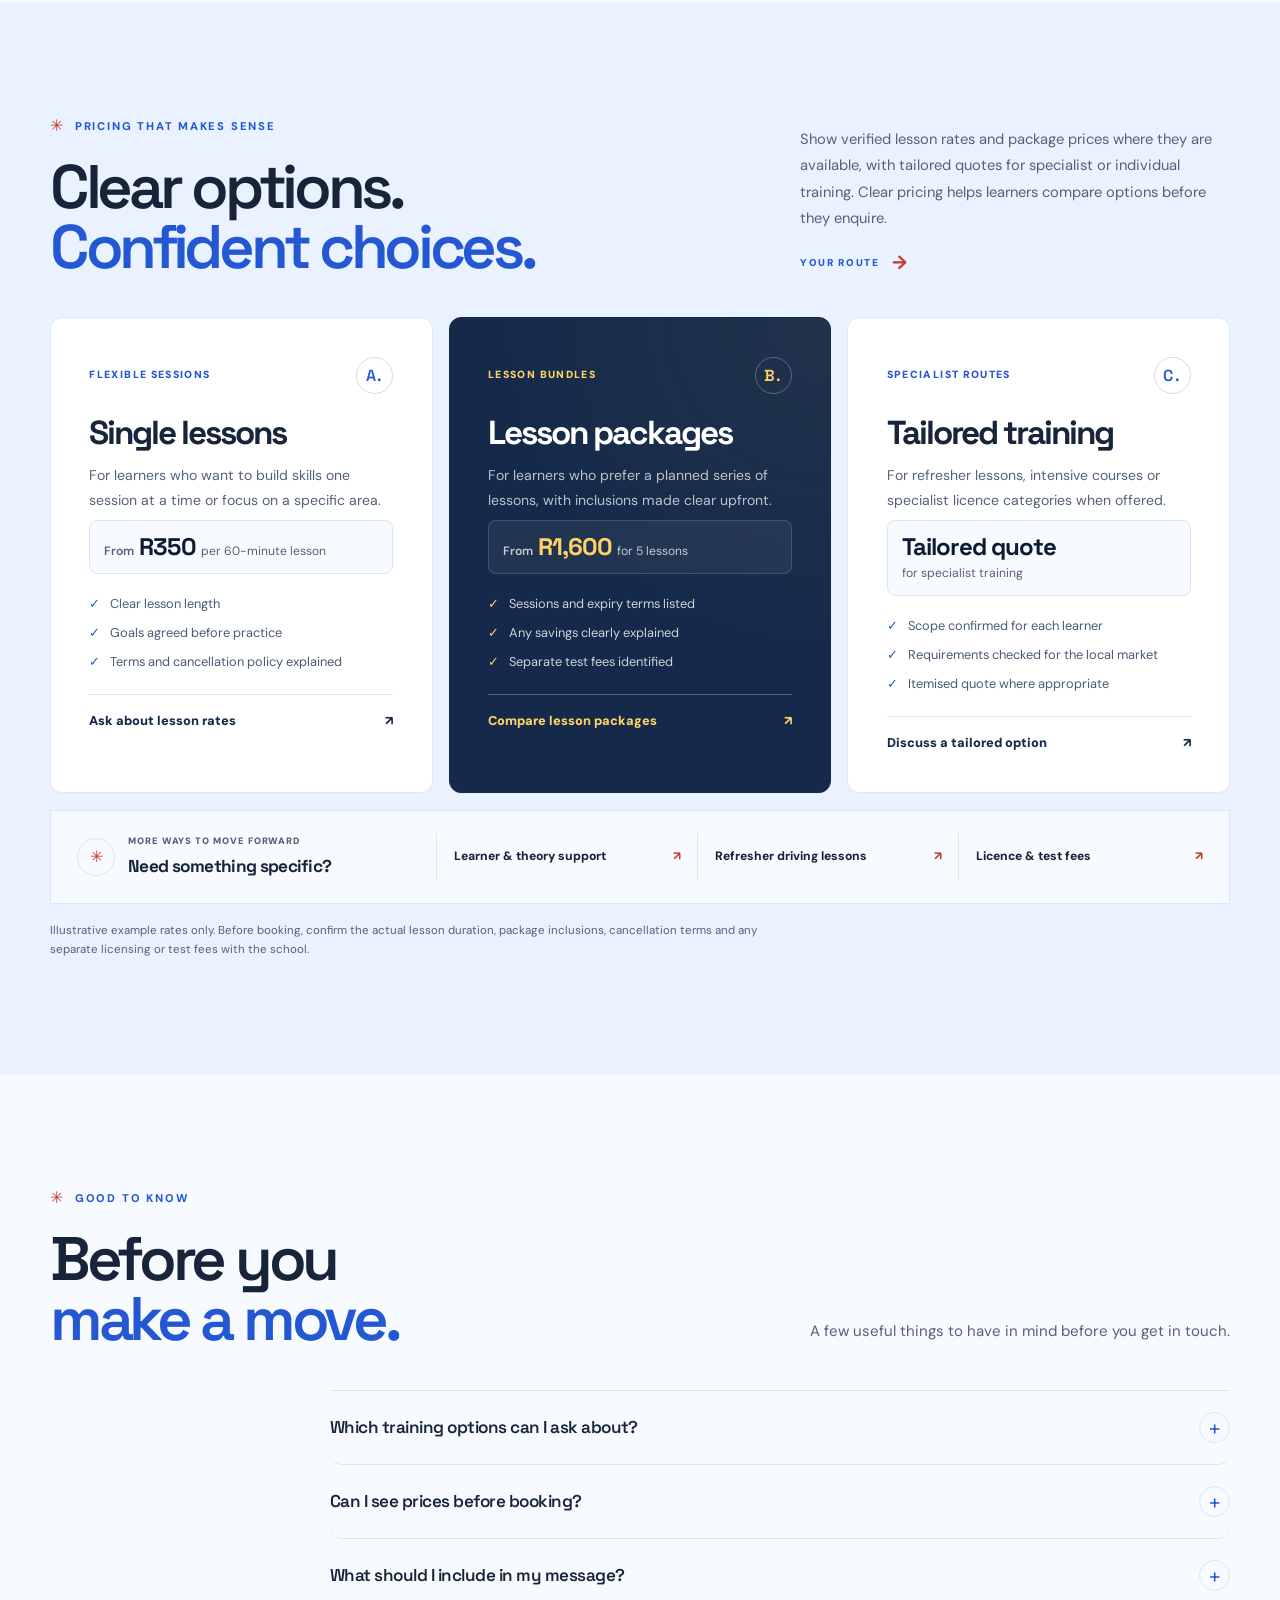
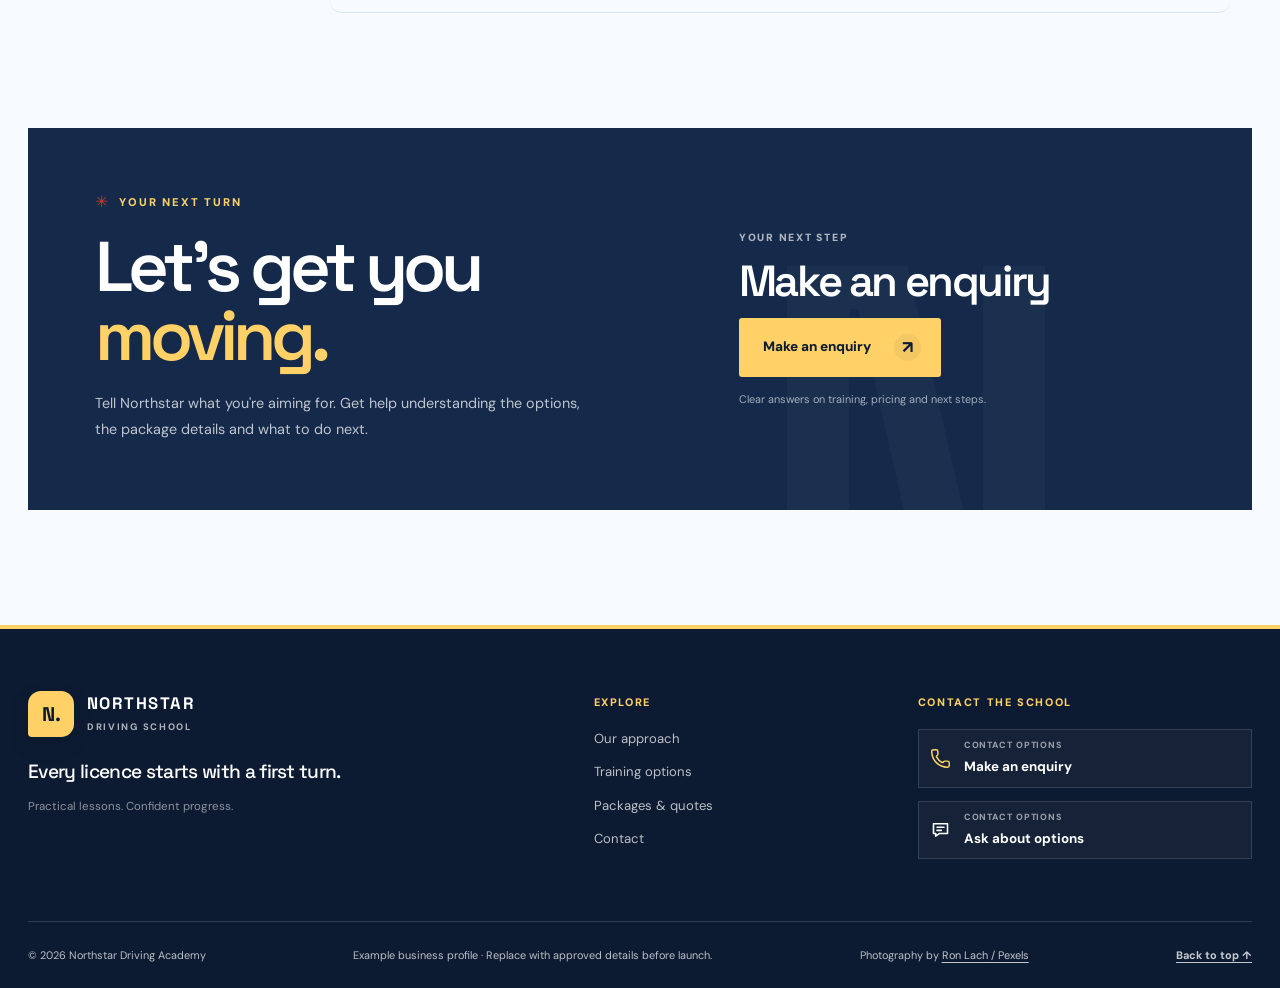
==== commit 59959bee: "Add canonical URL and social sharing URL" ====
--- a/index.html
+++ b/index.html
@@ -14,6 +14,8 @@
   <meta name="twitter:description" content="Explore learner support, practical lessons and test preparation. Find a clear next step with Northstar Driving Academy.">
   <meta name="twitter:image" content="https://images.pexels.com/photos/9518029/pexels-photo-9518029.jpeg?auto=compress&amp;cs=tinysrgb&amp;w=1400">
   <title>Northstar Driving Academy | Driving Lessons &amp; Driver Training</title>
+  <link rel="canonical" href="https://leano-jordan.github.io/Northstar-Driving-School/">
+  <meta property="og:url" content="https://leano-jordan.github.io/Northstar-Driving-School/">
   <link rel="icon" href="favicon.svg" type="image/svg+xml">
   <link rel="preconnect" href="https://fonts.googleapis.com">
   <link rel="preconnect" href="https://fonts.gstatic.com" crossorigin>
@@ -30,7 +32,7 @@
   }
   </script>
 </head>
-<body class="home-page" data-pricing-mode="published">
+<body class="home-page" data-pricing-mode="mixed">
   <a class="skip-link" href="#main-content">Skip to content</a>
   <div class="topline" id="page-top">
     <div class="topline-inner">
